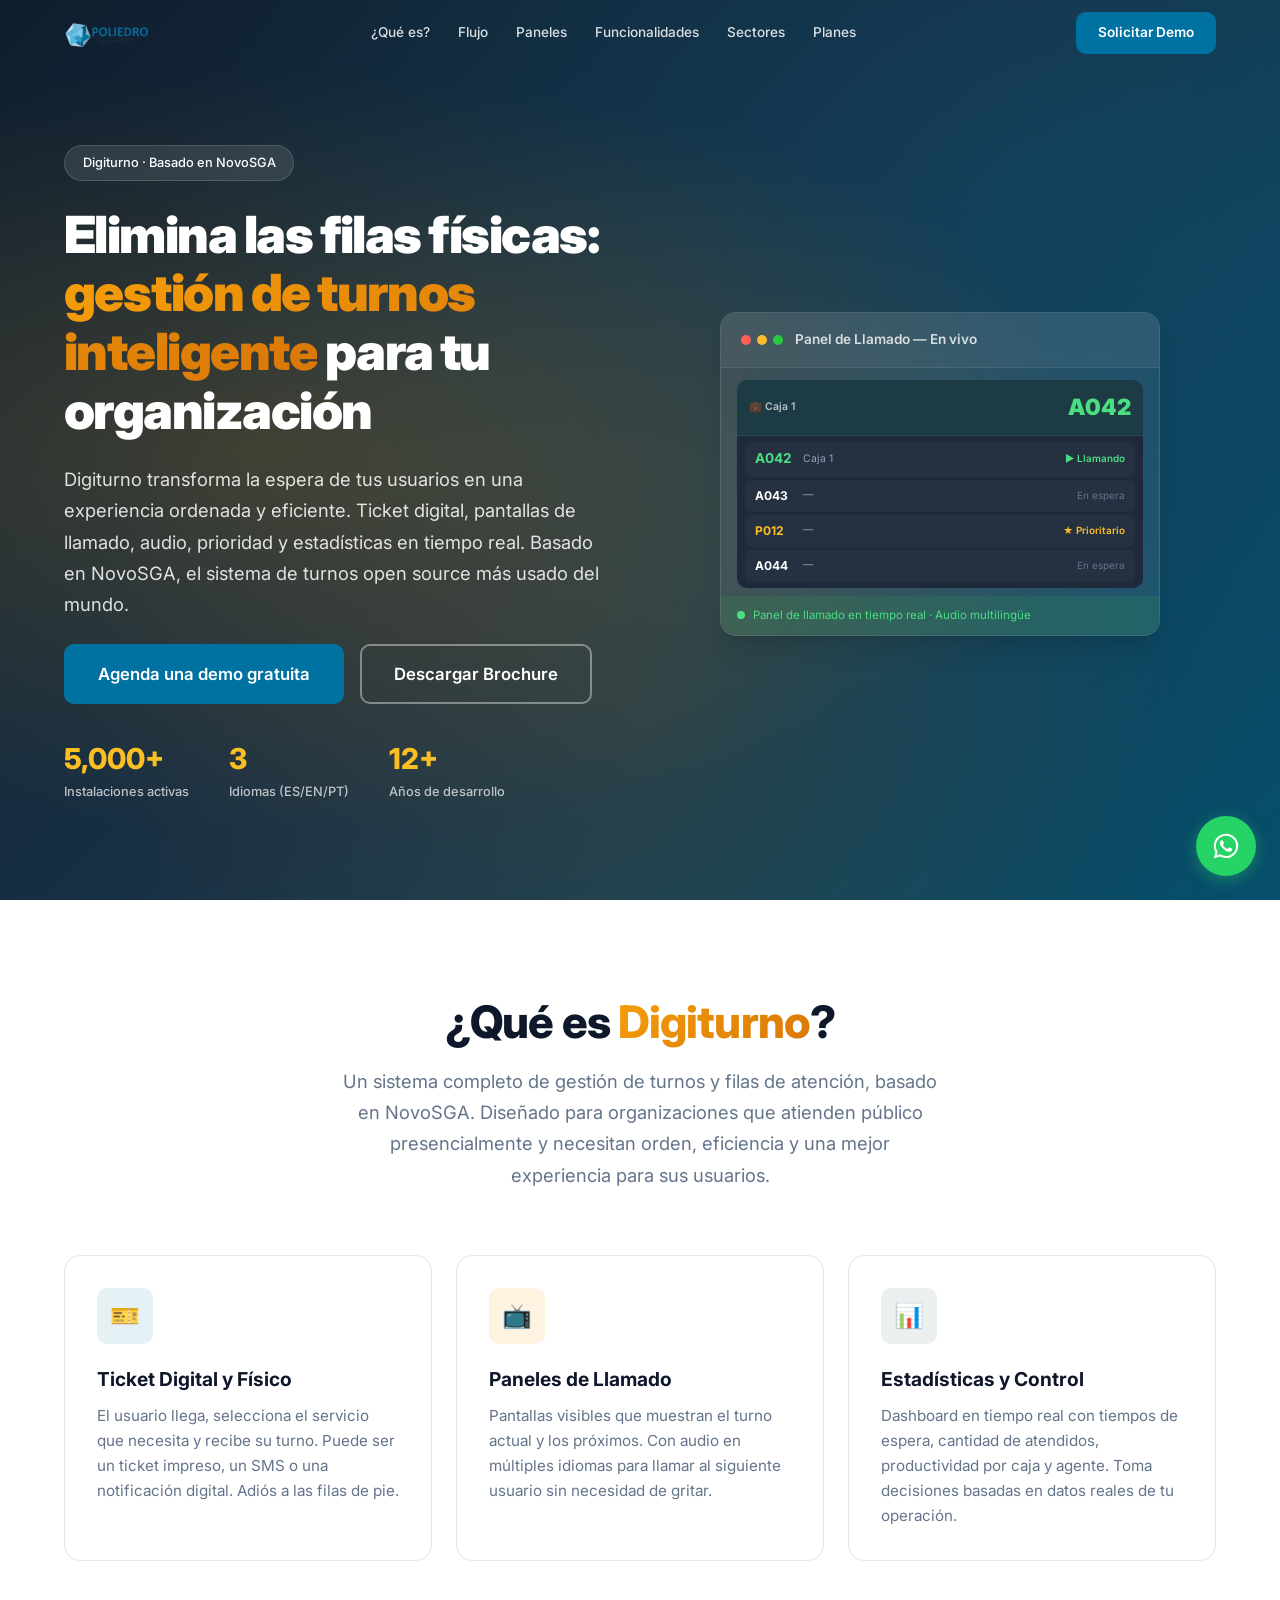
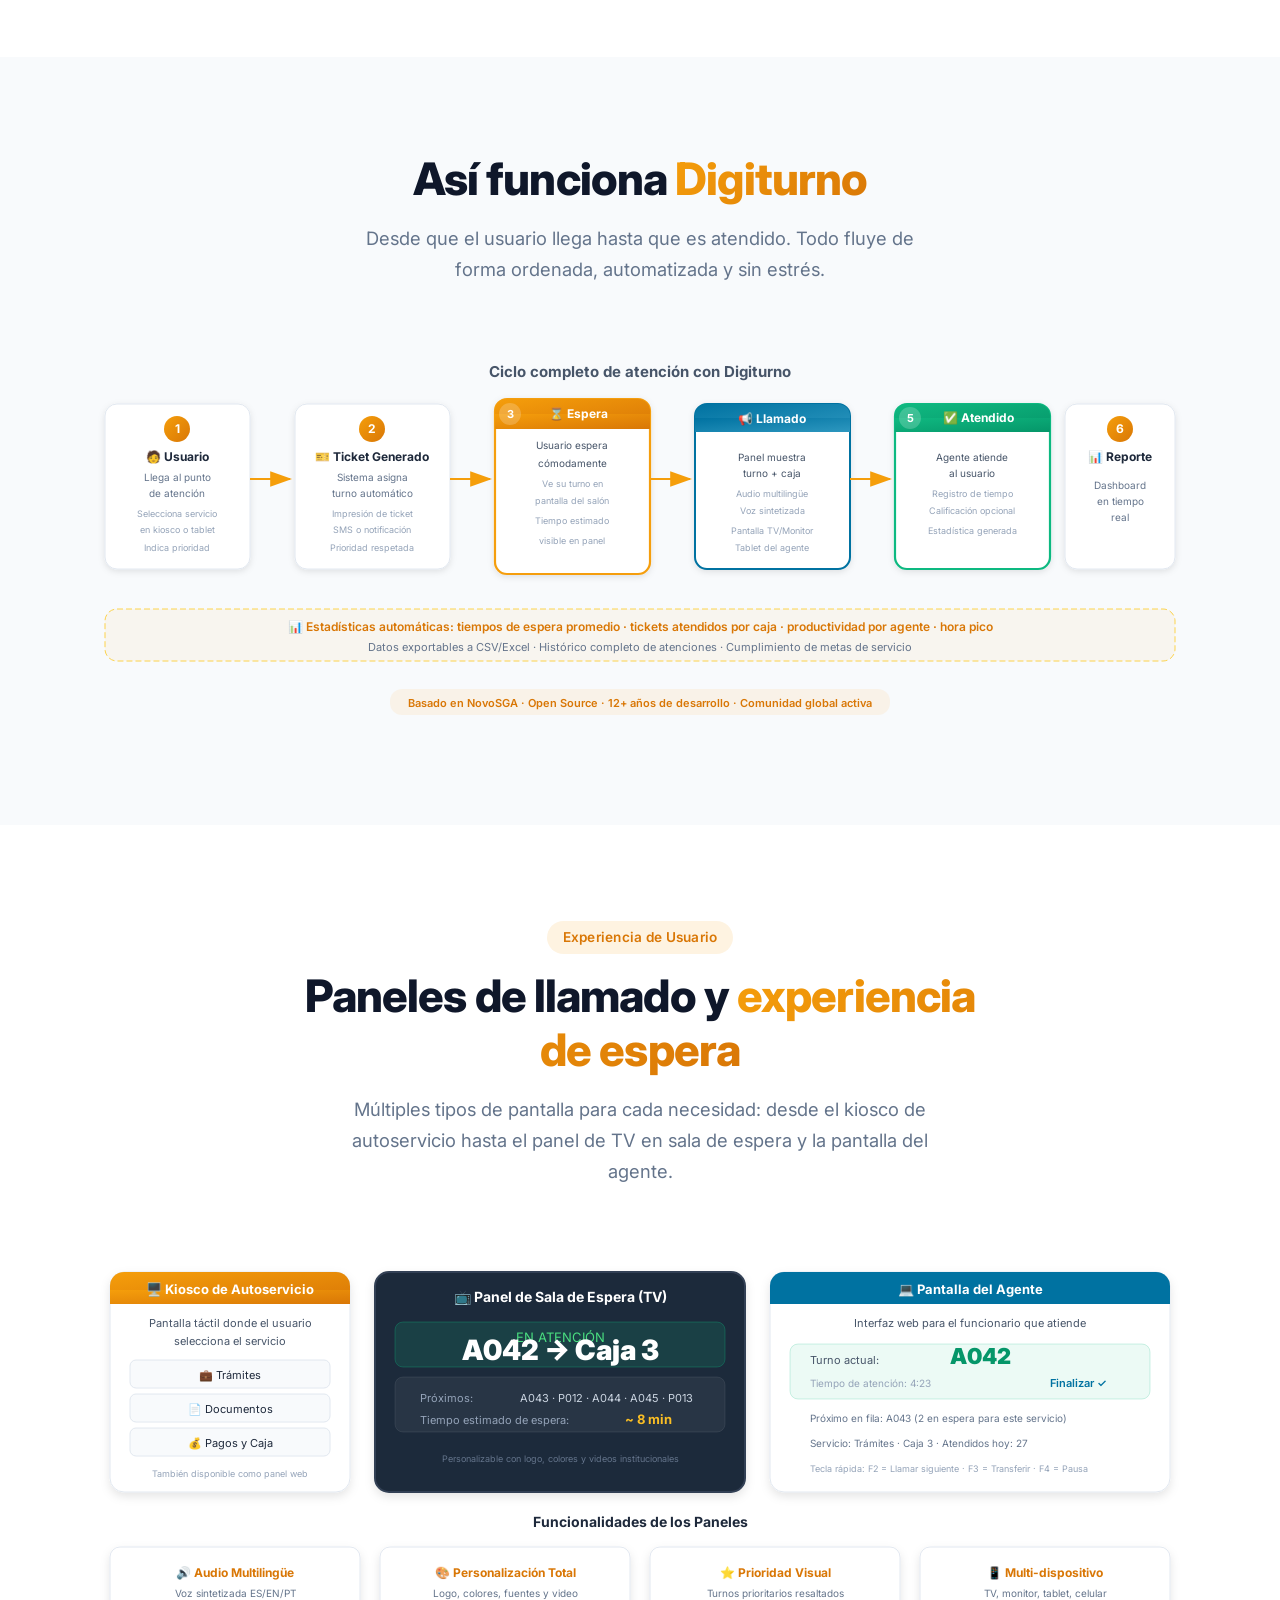
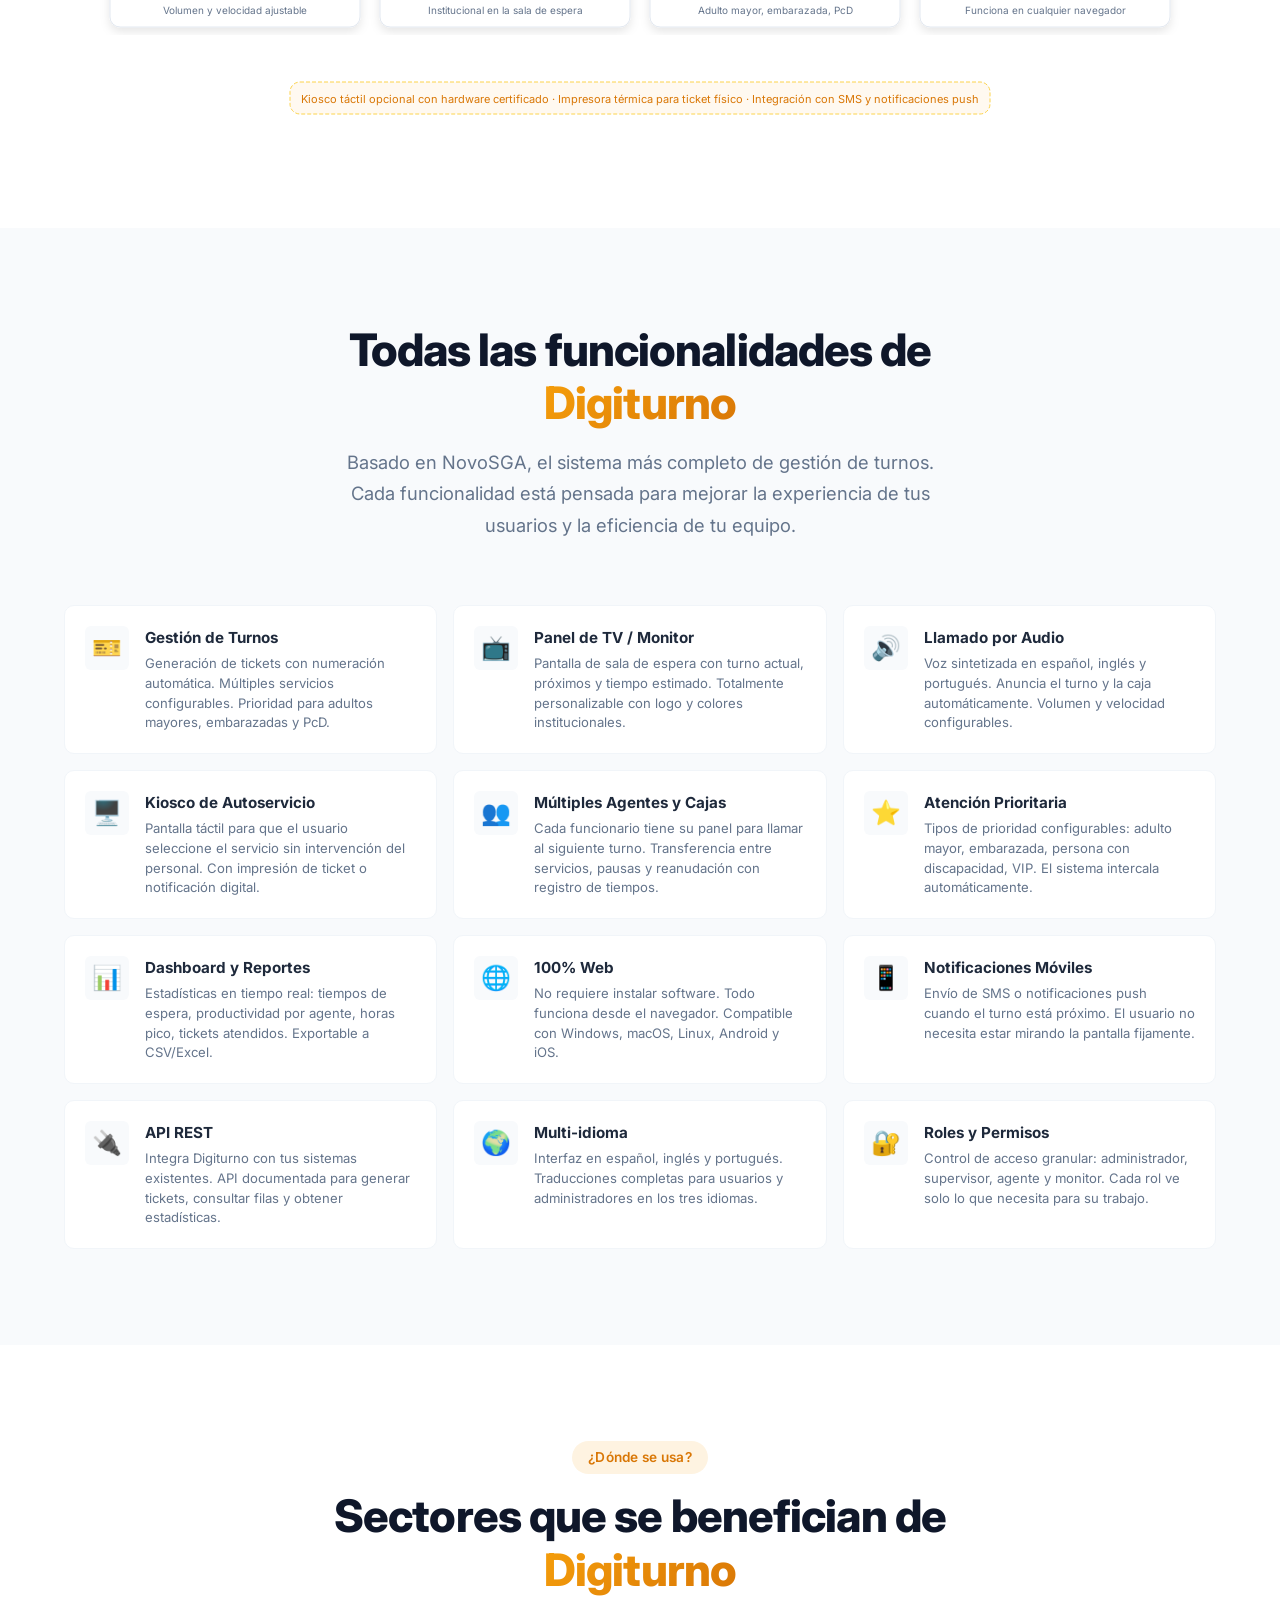
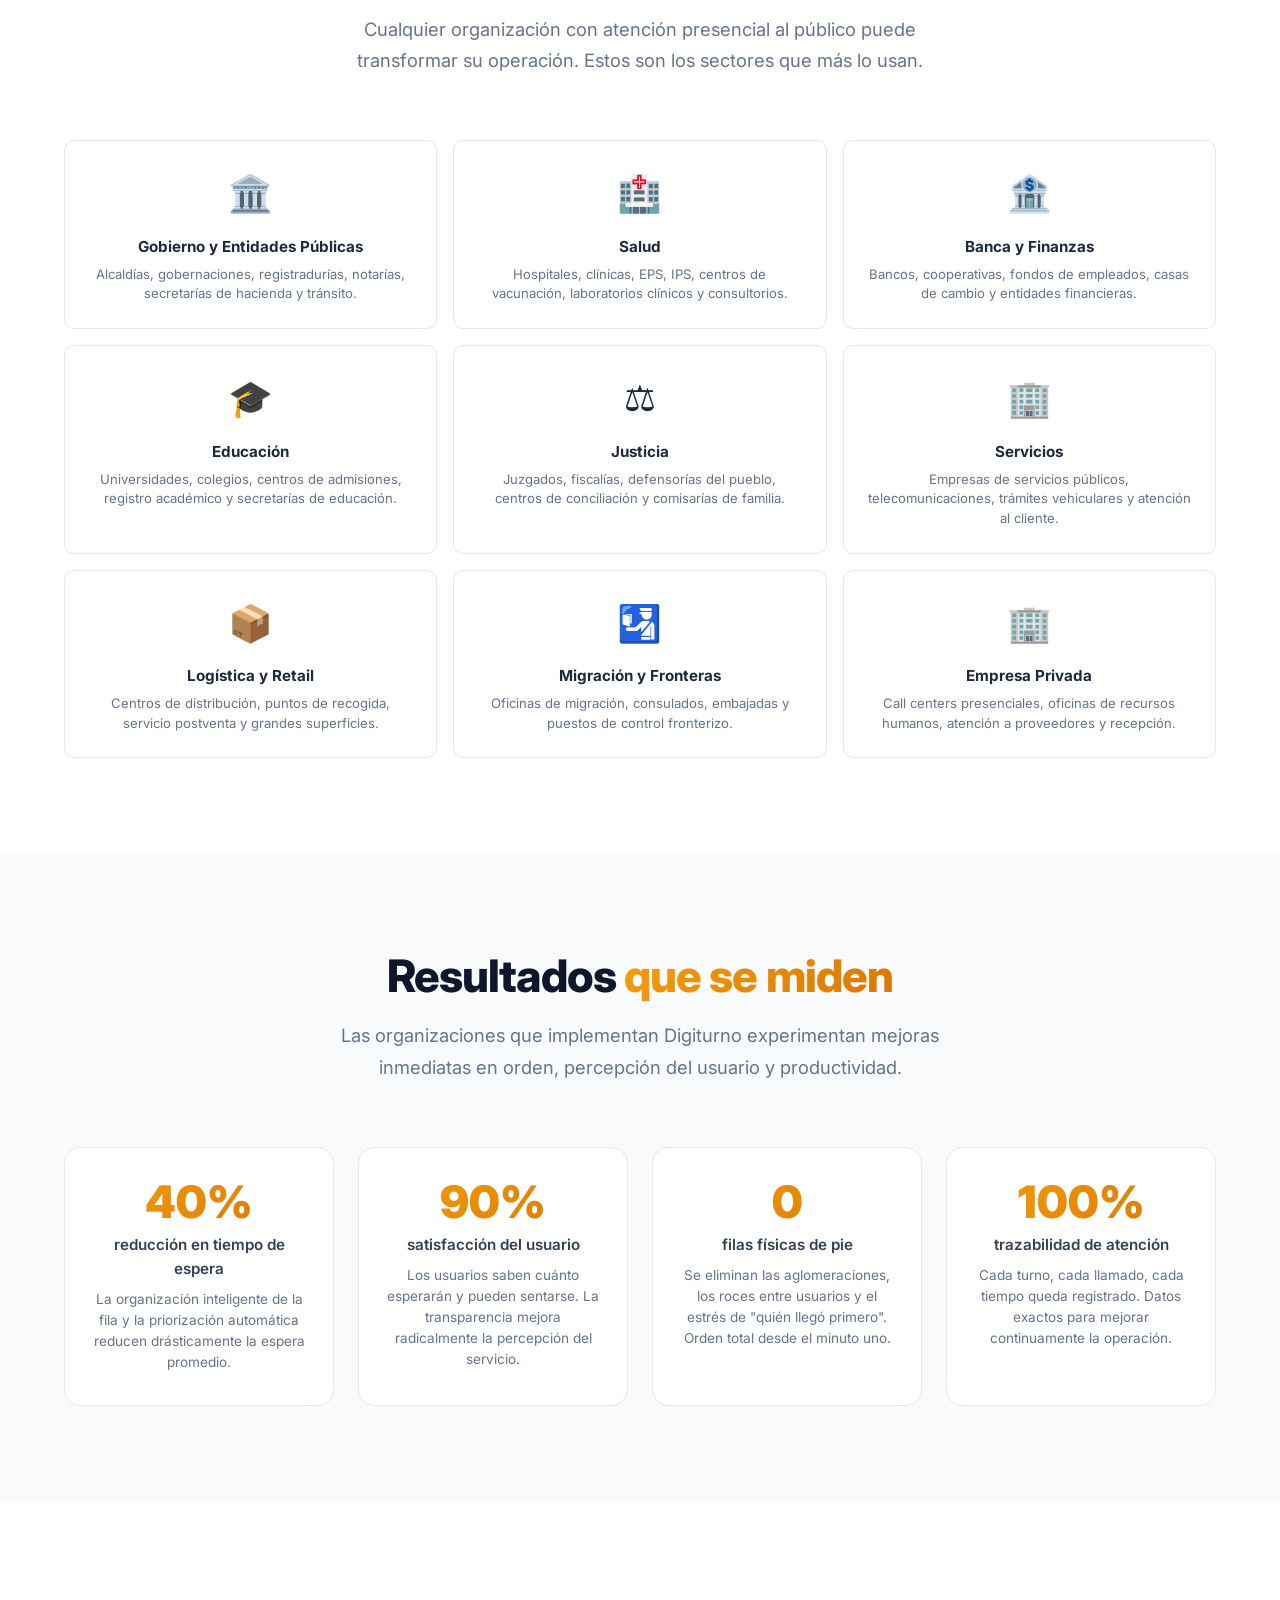
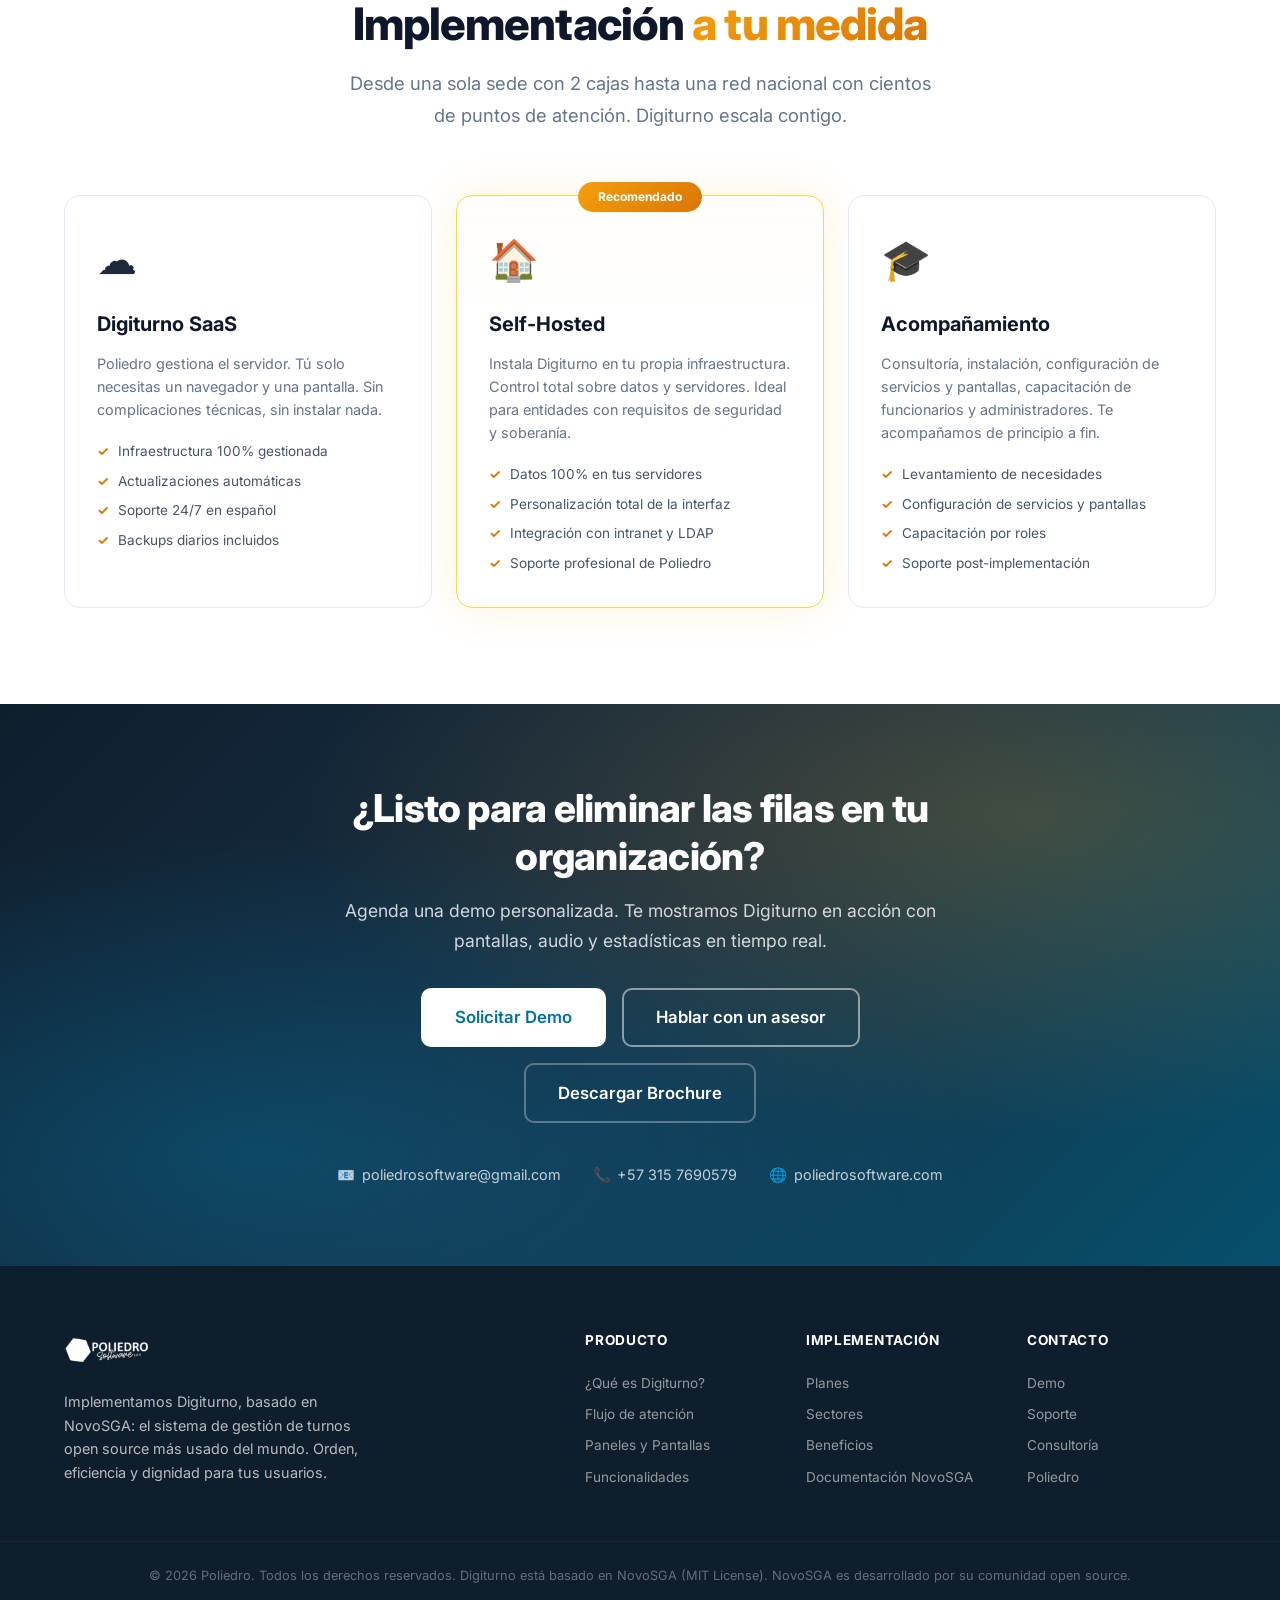
==== digiturno/index.html @ cd7f5c0e "feat: add responsive navbar with scroll effect and mobile toggle functionality - Implemented a scrol" ====
<!DOCTYPE html>
<html lang="es">
<head>
  <meta charset="UTF-8">
  <meta name="viewport" content="width=device-width, initial-scale=1.0">
  <title>Digiturno | Sistema de Gestión de Turnos y Filas | Poliedro</title>
  <meta name="description" content="Digiturno: sistema inteligente de gestión de turnos y filas basado en NovoSGA. Paneles de llamado, ticket digital, estadísticas y multi-servicio. Open Source.">
  <link rel="preconnect" href="https://fonts.googleapis.com">
  <link rel="preconnect" href="https://fonts.gstatic.com" crossorigin>
  <link href="https://fonts.googleapis.com/css2?family=Inter:wght@300;400;500;600;700;800;900&display=swap" rel="stylesheet">
  <link rel="stylesheet" href="styles.css">
  <link rel="icon" type="image/png" href="logo_poliedro.png">
</head>
<body>

  <!-- NAVBAR -->
  <nav class="navbar" id="navbar">
    <div class="container nav-container">
      <a href="#" class="nav-logo">
        <img src="logo_poliedro.png" alt="Poliedro" class="nav-logo-img">
      </a>
      <div class="nav-links" id="navLinks">
        <a href="#que-es" class="nav-link">¿Qué es?</a>
        <a href="#flujo" class="nav-link">Flujo</a>
        <a href="#paneles" class="nav-link">Paneles</a>
        <a href="#features" class="nav-link">Funcionalidades</a>
        <a href="#sectores" class="nav-link">Sectores</a>
        <a href="#planes" class="nav-link">Planes</a>
      </div>
      <a href="#contacto" class="btn btn-primary btn-sm">Solicitar Demo</a>
      <button class="nav-toggle" id="navToggle" aria-label="Menú">
        <span></span><span></span><span></span>
      </button>
    </div>
  </nav>

  <!-- HERO -->
  <section class="hero" id="inicio">
    <div class="hero-bg"></div>
    <div class="container hero-container">
      <div class="hero-content">
        <div class="hero-badge">
          <span>Digiturno · Basado en NovoSGA</span>
        </div>
        <h1 class="hero-title">
          Elimina las filas físicas: <span class="text-gradient">gestión de turnos inteligente</span> para tu organización
        </h1>
        <p class="hero-subtitle">
          Digiturno transforma la espera de tus usuarios en una experiencia ordenada y eficiente. Ticket digital, pantallas de llamado, audio, prioridad y estadísticas en tiempo real. Basado en NovoSGA, el sistema de turnos open source más usado del mundo.
        </p>
        <div class="hero-cta">
          <a href="#contacto" class="btn btn-primary btn-lg">Agenda una demo gratuita</a>
          <a href="brochure.html" class="btn btn-outline btn-lg">Descargar Brochure</a>
        </div>
        <div class="hero-stats">
          <div class="hero-stat">
            <span class="hero-stat-number">5,000+</span>
            <span class="hero-stat-label">Instalaciones activas</span>
          </div>
          <div class="hero-stat">
            <span class="hero-stat-number">3</span>
            <span class="hero-stat-label">Idiomas (ES/EN/PT)</span>
          </div>
          <div class="hero-stat">
            <span class="hero-stat-number">12+</span>
            <span class="hero-stat-label">Años de desarrollo</span>
          </div>
        </div>
      </div>
      <div class="hero-visual">
        <div class="hero-card digiturno-panel">
          <div class="hero-card-header">
            <div class="hero-card-dots">
              <span></span><span></span><span></span>
            </div>
            <span class="hero-card-title">Panel de Llamado — En vivo</span>
          </div>
          <div class="hero-card-body digiturno-display">
            <div class="dt-display-screen">
              <div class="dt-header-row">
                <span class="dt-service-tag">💼 Caja 1</span>
                <span class="dt-ticket-current">A042</span>
              </div>
              <div class="dt-queue-list">
                <div class="dt-queue-item">
                  <span class="dt-queue-ticket dt-called">A042</span>
                  <span class="dt-queue-desk">Caja 1</span>
                  <span class="dt-queue-status dt-status-calling">▶ Llamando</span>
                </div>
                <div class="dt-queue-item">
                  <span class="dt-queue-ticket">A043</span>
                  <span class="dt-queue-desk">—</span>
                  <span class="dt-queue-status">En espera</span>
                </div>
                <div class="dt-queue-item">
                  <span class="dt-queue-ticket dt-prioridad">P012</span>
                  <span class="dt-queue-desk">—</span>
                  <span class="dt-queue-status dt-status-priority">★ Prioritario</span>
                </div>
                <div class="dt-queue-item">
                  <span class="dt-queue-ticket">A044</span>
                  <span class="dt-queue-desk">—</span>
                  <span class="dt-queue-status">En espera</span>
                </div>
              </div>
            </div>
          </div>
          <div class="hero-sync-bar">
            <div class="hero-sync-dot"></div>
            <span>Panel de llamado en tiempo real · Audio multilingüe</span>
          </div>
        </div>
      </div>
    </div>
  </section>

  <!-- ¿QUÉ ES DIGITURNO? -->
  <section class="section" id="que-es">
    <div class="container">
      <div class="section-header">
        <h2 class="section-title">¿Qué es <span class="text-gradient">Digiturno</span>?</h2>
        <p class="section-subtitle">Un sistema completo de gestión de turnos y filas de atención, basado en NovoSGA. Diseñado para organizaciones que atienden público presencialmente y necesitan orden, eficiencia y una mejor experiencia para sus usuarios.</p>
      </div>
      <div class="cards-grid">
        <div class="card">
          <div class="card-icon card-icon-blue">🎫</div>
          <h3 class="card-title">Ticket Digital y Físico</h3>
          <p class="card-text">El usuario llega, selecciona el servicio que necesita y recibe su turno. Puede ser un ticket impreso, un SMS o una notificación digital. Adiós a las filas de pie.</p>
        </div>
        <div class="card">
          <div class="card-icon card-icon-teal">📺</div>
          <h3 class="card-title">Paneles de Llamado</h3>
          <p class="card-text">Pantallas visibles que muestran el turno actual y los próximos. Con audio en múltiples idiomas para llamar al siguiente usuario sin necesidad de gritar.</p>
        </div>
        <div class="card">
          <div class="card-icon card-icon-dark">📊</div>
          <h3 class="card-title">Estadísticas y Control</h3>
          <p class="card-text">Dashboard en tiempo real con tiempos de espera, cantidad de atendidos, productividad por caja y agente. Toma decisiones basadas en datos reales de tu operación.</p>
        </div>
      </div>
    </div>
  </section>

  <!-- FLUJO DEL TURNO -->
  <section class="section section-alt" id="flujo">
    <div class="container">
      <div class="section-header">
        <h2 class="section-title">Así funciona <span class="text-gradient">Digiturno</span></h2>
        <p class="section-subtitle">Desde que el usuario llega hasta que es atendido. Todo fluye de forma ordenada, automatizada y sin estrés.</p>
      </div>
      <div class="flujo-mapa">
        <svg viewBox="0 0 1100 380" xmlns="http://www.w3.org/2000/svg" class="flujo-svg">
          <defs>
            <marker id="dtArrow" markerWidth="10" markerHeight="7" refX="9" refY="3.5" orient="auto">
              <polygon points="0 0, 10 3.5, 0 7" fill="#f59e0b"/>
            </marker>
            <filter id="dtShadow"><feDropShadow dx="0" dy="2" stdDeviation="3" flood-opacity="0.1"/></filter>
            <linearGradient id="dtGrad" x1="0%" y1="0%" x2="100%" y2="100%">
              <stop offset="0%" stop-color="#f59e0b"/><stop offset="100%" stop-color="#d97706"/>
            </linearGradient>
            <linearGradient id="dtDone" x1="0%" y1="0%" x2="100%" y2="100%">
              <stop offset="0%" stop-color="#10b981"/><stop offset="100%" stop-color="#059669"/>
            </linearGradient>
            <linearGradient id="dtBlue" x1="0%" y1="0%" x2="100%" y2="100%">
              <stop offset="0%" stop-color="#0072a1"/><stop offset="100%" stop-color="#2d97bf"/>
            </linearGradient>
          </defs>

          <text x="550" y="28" text-anchor="middle" font-family="Inter,sans-serif" font-size="15" font-weight="700" fill="#475569">Ciclo completo de atención con Digiturno</text>

          <!-- Paso 1 -->
          <rect x="15" y="55" width="145" height="165" rx="12" fill="white" stroke="#e2e8f0" filter="url(#dtShadow)"/>
          <circle cx="87" cy="80" r="13" fill="url(#dtGrad)"/>
          <text x="87" y="84" text-anchor="middle" font-size="12" fill="white" font-weight="700">1</text>
          <text x="87" y="112" text-anchor="middle" font-family="Inter,sans-serif" font-size="12" font-weight="700" fill="#1e293b">🧑 Usuario</text>
          <text x="87" y="132" text-anchor="middle" font-family="Inter,sans-serif" font-size="10" fill="#64748b">Llega al punto</text>
          <text x="87" y="148" text-anchor="middle" font-family="Inter,sans-serif" font-size="10" fill="#64748b">de atención</text>
          <text x="87" y="168" text-anchor="middle" font-family="Inter,sans-serif" font-size="9" fill="#94a3b8">Selecciona servicio</text>
          <text x="87" y="184" text-anchor="middle" font-family="Inter,sans-serif" font-size="9" fill="#94a3b8">en kiosco o tablet</text>
          <text x="87" y="202" text-anchor="middle" font-family="Inter,sans-serif" font-size="9" fill="#94a3b8">Indica prioridad</text>

          <line x1="160" y1="130" x2="200" y2="130" stroke="#f59e0b" stroke-width="2.2" marker-end="url(#dtArrow)"/>

          <!-- Paso 2 -->
          <rect x="205" y="55" width="155" height="165" rx="12" fill="white" stroke="#e2e8f0" filter="url(#dtShadow)"/>
          <circle cx="282" cy="80" r="13" fill="url(#dtGrad)"/>
          <text x="282" y="84" text-anchor="middle" font-size="12" fill="white" font-weight="700">2</text>
          <text x="282" y="112" text-anchor="middle" font-family="Inter,sans-serif" font-size="12" font-weight="700" fill="#1e293b">🎫 Ticket Generado</text>
          <text x="282" y="132" text-anchor="middle" font-family="Inter,sans-serif" font-size="10" fill="#64748b">Sistema asigna</text>
          <text x="282" y="148" text-anchor="middle" font-family="Inter,sans-serif" font-size="10" fill="#64748b">turno automático</text>
          <text x="282" y="168" text-anchor="middle" font-family="Inter,sans-serif" font-size="9" fill="#94a3b8">Impresión de ticket</text>
          <text x="282" y="184" text-anchor="middle" font-family="Inter,sans-serif" font-size="9" fill="#94a3b8">SMS o notificación</text>
          <text x="282" y="202" text-anchor="middle" font-family="Inter,sans-serif" font-size="9" fill="#94a3b8">Prioridad respetada</text>

          <line x1="360" y1="130" x2="400" y2="130" stroke="#f59e0b" stroke-width="2.2" marker-end="url(#dtArrow)"/>

          <!-- Paso 3 -->
          <rect x="405" y="50" width="155" height="175" rx="12" fill="white" stroke="#f59e0b" stroke-width="2.2" filter="url(#dtShadow)"/>
          <rect x="405" y="50" width="155" height="30" rx="12" fill="url(#dtGrad)"/>
          <rect x="405" y="65" width="155" height="15" fill="url(#dtGrad)"/>
          <circle cx="420" cy="65" r="11" fill="rgba(255,255,255,0.2)"/>
          <text x="420" y="69" text-anchor="middle" font-size="11" fill="white" font-weight="700">3</text>
          <text x="488" y="69" text-anchor="middle" font-family="Inter,sans-serif" font-size="12" font-weight="700" fill="white">⌛ Espera</text>
          <text x="482" y="100" text-anchor="middle" font-family="Inter,sans-serif" font-size="10" fill="#475569">Usuario espera</text>
          <text x="482" y="118" text-anchor="middle" font-family="Inter,sans-serif" font-size="10" fill="#475569">cómodamente</text>
          <text x="482" y="138" text-anchor="middle" font-family="Inter,sans-serif" font-size="9" fill="#94a3b8">Ve su turno en</text>
          <text x="482" y="155" text-anchor="middle" font-family="Inter,sans-serif" font-size="9" fill="#94a3b8">pantalla del salón</text>
          <text x="482" y="175" text-anchor="middle" font-family="Inter,sans-serif" font-size="9" fill="#94a3b8">Tiempo estimado</text>
          <text x="482" y="195" text-anchor="middle" font-family="Inter,sans-serif" font-size="9" fill="#94a3b8">visible en panel</text>

          <line x1="560" y1="130" x2="600" y2="130" stroke="#f59e0b" stroke-width="2.2" marker-end="url(#dtArrow)"/>

          <!-- Paso 4 -->
          <rect x="605" y="55" width="155" height="165" rx="12" fill="white" stroke="#0072a1" stroke-width="2" filter="url(#dtShadow)"/>
          <rect x="605" y="55" width="155" height="28" rx="12" fill="url(#dtBlue)"/>
          <rect x="605" y="69" width="155" height="14" fill="url(#dtBlue)"/>
          <text x="682" y="74" text-anchor="middle" font-family="Inter,sans-serif" font-size="12" font-weight="700" fill="white">📢 Llamado</text>
          <text x="682" y="112" text-anchor="middle" font-family="Inter,sans-serif" font-size="10" fill="#475569">Panel muestra</text>
          <text x="682" y="128" text-anchor="middle" font-family="Inter,sans-serif" font-size="10" fill="#475569">turno + caja</text>
          <text x="682" y="148" text-anchor="middle" font-family="Inter,sans-serif" font-size="9" fill="#94a3b8">Audio multilingüe</text>
          <text x="682" y="165" text-anchor="middle" font-family="Inter,sans-serif" font-size="9" fill="#94a3b8">Voz sintetizada</text>
          <text x="682" y="185" text-anchor="middle" font-family="Inter,sans-serif" font-size="9" fill="#94a3b8">Pantalla TV/Monitor</text>
          <text x="682" y="202" text-anchor="middle" font-family="Inter,sans-serif" font-size="9" fill="#94a3b8">Tablet del agente</text>

          <line x1="760" y1="130" x2="800" y2="130" stroke="#f59e0b" stroke-width="2.2" marker-end="url(#dtArrow)"/>

          <!-- Paso 5 -->
          <rect x="805" y="55" width="155" height="165" rx="12" fill="white" stroke="#10b981" stroke-width="2.2" filter="url(#dtShadow)"/>
          <rect x="805" y="55" width="155" height="28" rx="12" fill="url(#dtDone)"/>
          <rect x="805" y="69" width="155" height="14" fill="url(#dtDone)"/>
          <circle cx="820" cy="69" r="11" fill="rgba(255,255,255,0.2)"/>
          <text x="820" y="73" text-anchor="middle" font-size="11" fill="white" font-weight="700">5</text>
          <text x="888" y="73" text-anchor="middle" font-family="Inter,sans-serif" font-size="12" font-weight="700" fill="white">✅ Atendido</text>
          <text x="882" y="112" text-anchor="middle" font-family="Inter,sans-serif" font-size="10" fill="#475569">Agente atiende</text>
          <text x="882" y="128" text-anchor="middle" font-family="Inter,sans-serif" font-size="10" fill="#475569">al usuario</text>
          <text x="882" y="148" text-anchor="middle" font-family="Inter,sans-serif" font-size="9" fill="#94a3b8">Registro de tiempo</text>
          <text x="882" y="165" text-anchor="middle" font-family="Inter,sans-serif" font-size="9" fill="#94a3b8">Calificación opcional</text>
          <text x="882" y="185" text-anchor="middle" font-family="Inter,sans-serif" font-size="9" fill="#94a3b8">Estadística generada</text>

          <!-- Paso 6 -->
          <rect x="975" y="55" width="110" height="165" rx="12" fill="white" stroke="#e2e8f0" filter="url(#dtShadow)"/>
          <circle cx="1030" cy="80" r="13" fill="url(#dtGrad)"/>
          <text x="1030" y="84" text-anchor="middle" font-size="12" fill="white" font-weight="700">6</text>
          <text x="1030" y="112" text-anchor="middle" font-family="Inter,sans-serif" font-size="12" font-weight="700" fill="#1e293b">📊 Reporte</text>
          <text x="1030" y="140" text-anchor="middle" font-family="Inter,sans-serif" font-size="10" fill="#64748b">Dashboard</text>
          <text x="1030" y="156" text-anchor="middle" font-family="Inter,sans-serif" font-size="10" fill="#64748b">en tiempo</text>
          <text x="1030" y="172" text-anchor="middle" font-family="Inter,sans-serif" font-size="10" fill="#64748b">real</text>

          <!-- Barra inferior -->
          <rect x="15" y="260" width="1070" height="52" rx="12" fill="rgba(245,158,11,0.05)" stroke="#fcd34d" stroke-dasharray="6,3"/>
          <text x="550" y="282" text-anchor="middle" font-family="Inter,sans-serif" font-size="12" font-weight="600" fill="#d97706">📊 Estadísticas automáticas: tiempos de espera promedio · tickets atendidos por caja · productividad por agente · hora pico</text>
          <text x="550" y="302" text-anchor="middle" font-family="Inter,sans-serif" font-size="11" fill="#64748b">Datos exportables a CSV/Excel · Histórico completo de atenciones · Cumplimiento de metas de servicio</text>

          <!-- Footer label -->
          <rect x="300" y="340" width="500" height="26" rx="12" fill="rgba(245,158,11,0.08)"/>
          <text x="550" y="358" text-anchor="middle" font-family="Inter,sans-serif" font-size="11" font-weight="600" fill="#d97706">Basado en NovoSGA · Open Source · 12+ años de desarrollo · Comunidad global activa</text>
        </svg>
      </div>
    </div>
  </section>

  <!-- PANELES Y PANTALLAS -->
  <section class="section" id="paneles">
    <div class="container">
      <div class="section-header">
        <span class="section-badge">Experiencia de Usuario</span>
        <h2 class="section-title">Paneles de llamado y <span class="text-gradient">experiencia de espera</span></h2>
        <p class="section-subtitle">Múltiples tipos de pantalla para cada necesidad: desde el kiosco de autoservicio hasta el panel de TV en sala de espera y la pantalla del agente.</p>
      </div>
      <div class="flujo-mapa">
        <svg viewBox="0 0 1100 480" xmlns="http://www.w3.org/2000/svg" class="flujo-svg">
          <defs>
            <filter id="panShadow"><feDropShadow dx="0" dy="4" stdDeviation="5" flood-opacity="0.1"/></filter>
            <linearGradient id="panGrad" x1="0%" y1="0%" x2="100%" y2="100%">
              <stop offset="0%" stop-color="#f59e0b"/><stop offset="100%" stop-color="#d97706"/>
            </linearGradient>
          </defs>

          <!-- Kiosco -->
          <rect x="20" y="20" width="240" height="220" rx="14" fill="white" stroke="#e2e8f0" filter="url(#panShadow)"/>
          <rect x="20" y="20" width="240" height="32" rx="14" fill="url(#panGrad)"/>
          <rect x="20" y="38" width="240" height="14" fill="url(#panGrad)"/>
          <text x="140" y="42" text-anchor="middle" font-family="Inter,sans-serif" font-size="13" font-weight="700" fill="white">🖥️ Kiosco de Autoservicio</text>
          <text x="140" y="75" text-anchor="middle" font-family="Inter,sans-serif" font-size="11" fill="#475569">Pantalla táctil donde el usuario</text>
          <text x="140" y="93" text-anchor="middle" font-family="Inter,sans-serif" font-size="11" fill="#475569">selecciona el servicio</text>
          <rect x="40" y="108" width="200" height="28" rx="6" fill="#f8fafc" stroke="#e2e8f0"/>
          <text x="140" y="127" text-anchor="middle" font-family="Inter,sans-serif" font-size="11" fill="#1e293b">💼 Trámites</text>
          <rect x="40" y="142" width="200" height="28" rx="6" fill="#f8fafc" stroke="#e2e8f0"/>
          <text x="140" y="161" text-anchor="middle" font-family="Inter,sans-serif" font-size="11" fill="#1e293b">📄 Documentos</text>
          <rect x="40" y="176" width="200" height="28" rx="6" fill="#f8fafc" stroke="#e2e8f0"/>
          <text x="140" y="195" text-anchor="middle" font-family="Inter,sans-serif" font-size="11" fill="#1e293b">💰 Pagos y Caja</text>
          <text x="140" y="225" text-anchor="middle" font-family="Inter,sans-serif" font-size="9" fill="#94a3b8">También disponible como panel web</text>

          <!-- TV Panel -->
          <rect x="285" y="20" width="370" height="220" rx="14" fill="#1e293b" stroke="#334155" stroke-width="2" filter="url(#panShadow)"/>
          <text x="470" y="50" text-anchor="middle" font-family="Inter,sans-serif" font-size="14" font-weight="700" fill="white">📺 Panel de Sala de Espera (TV)</text>
          <rect x="305" y="70" width="330" height="45" rx="8" fill="rgba(16,185,129,0.15)" stroke="rgba(16,185,129,0.3)"/>
          <text x="470" y="90" text-anchor="middle" font-family="Inter,sans-serif" font-size="13" fill="#4ade80">EN ATENCIÓN</text>
          <text x="470" y="108" text-anchor="middle" font-family="Inter,sans-serif" font-size="28" font-weight="900" fill="white">A042 → Caja 3</text>
          <rect x="305" y="125" width="330" height="55" rx="8" fill="rgba(255,255,255,0.05)" stroke="rgba(255,255,255,0.08)"/>
          <text x="330" y="150" font-family="Inter,sans-serif" font-size="11" fill="#94a3b8">Próximos:</text>
          <text x="430" y="150" font-family="Inter,sans-serif" font-size="11" fill="#cbd5e1">A043 · P012 · A044 · A045 · P013</text>
          <text x="330" y="172" font-family="Inter,sans-serif" font-size="11" fill="#94a3b8">Tiempo estimado de espera:</text>
          <text x="535" y="172" font-family="Inter,sans-serif" font-size="13" font-weight="700" fill="#fbbf24">~ 8 min</text>
          <text x="470" y="210" text-anchor="middle" font-family="Inter,sans-serif" font-size="9" fill="#64748b">Personalizable con logo, colores y videos institucionales</text>

          <!-- Agente -->
          <rect x="680" y="20" width="400" height="220" rx="14" fill="white" stroke="#e2e8f0" filter="url(#panShadow)"/>
          <rect x="680" y="20" width="400" height="32" rx="14" fill="#0072a1"/>
          <rect x="680" y="38" width="400" height="14" fill="#0072a1"/>
          <text x="880" y="42" text-anchor="middle" font-family="Inter,sans-serif" font-size="13" font-weight="700" fill="white">💻 Pantalla del Agente</text>
          <text x="880" y="75" text-anchor="middle" font-family="Inter,sans-serif" font-size="11" fill="#475569">Interfaz web para el funcionario que atiende</text>
          <rect x="700" y="92" width="360" height="55" rx="8" fill="rgba(16,185,129,0.08)" stroke="rgba(16,185,129,0.2)"/>
          <text x="720" y="112" font-family="Inter,sans-serif" font-size="11" fill="#475569">Turno actual:</text>
          <text x="860" y="112" font-family="Inter,sans-serif" font-size="22" font-weight="900" fill="#059669">A042</text>
          <text x="720" y="135" font-family="Inter,sans-serif" font-size="10" fill="#94a3b8">Tiempo de atención: 4:23</text>
          <text x="960" y="135" font-family="Inter,sans-serif" font-size="11" font-weight="600" fill="#0072a1">Finalizar ✓</text>
          <text x="720" y="170" font-family="Inter,sans-serif" font-size="10" fill="#64748b">Próximo en fila: A043 (2 en espera para este servicio)</text>
          <text x="720" y="195" font-family="Inter,sans-serif" font-size="10" fill="#64748b">Servicio: Trámites · Caja 3 · Atendidos hoy: 27</text>
          <text x="720" y="220" font-family="Inter,sans-serif" font-size="9" fill="#94a3b8">Tecla rápida: F2 = Llamar siguiente · F3 = Transferir · F4 = Pausa</text>

          <!-- Funcionalidades debajo -->
          <text x="550" y="275" text-anchor="middle" font-family="Inter,sans-serif" font-size="14" font-weight="700" fill="#1e293b">Funcionalidades de los Paneles</text>

          <rect x="20" y="295" width="250" height="80" rx="10" fill="white" stroke="#e2e8f0" filter="url(#panShadow)"/>
          <text x="145" y="325" text-anchor="middle" font-family="Inter,sans-serif" font-size="12" font-weight="700" fill="#d97706">🔊 Audio Multilingüe</text>
          <text x="145" y="345" text-anchor="middle" font-family="Inter,sans-serif" font-size="10" fill="#64748b">Voz sintetizada ES/EN/PT</text>
          <text x="145" y="362" text-anchor="middle" font-family="Inter,sans-serif" font-size="10" fill="#64748b">Volumen y velocidad ajustable</text>

          <rect x="290" y="295" width="250" height="80" rx="10" fill="white" stroke="#e2e8f0" filter="url(#panShadow)"/>
          <text x="415" y="325" text-anchor="middle" font-family="Inter,sans-serif" font-size="12" font-weight="700" fill="#d97706">🎨 Personalización Total</text>
          <text x="415" y="345" text-anchor="middle" font-family="Inter,sans-serif" font-size="10" fill="#64748b">Logo, colores, fuentes y video</text>
          <text x="415" y="362" text-anchor="middle" font-family="Inter,sans-serif" font-size="10" fill="#64748b">Institucional en la sala de espera</text>

          <rect x="560" y="295" width="250" height="80" rx="10" fill="white" stroke="#e2e8f0" filter="url(#panShadow)"/>
          <text x="685" y="325" text-anchor="middle" font-family="Inter,sans-serif" font-size="12" font-weight="700" fill="#d97706">⭐ Prioridad Visual</text>
          <text x="685" y="345" text-anchor="middle" font-family="Inter,sans-serif" font-size="10" fill="#64748b">Turnos prioritarios resaltados</text>
          <text x="685" y="362" text-anchor="middle" font-family="Inter,sans-serif" font-size="10" fill="#64748b">Adulto mayor, embarazada, PcD</text>

          <rect x="830" y="295" width="250" height="80" rx="10" fill="white" stroke="#e2e8f0" filter="url(#panShadow)"/>
          <text x="955" y="325" text-anchor="middle" font-family="Inter,sans-serif" font-size="12" font-weight="700" fill="#d97706">📱 Multi-dispositivo</text>
          <text x="955" y="345" text-anchor="middle" font-family="Inter,sans-serif" font-size="10" fill="#64748b">TV, monitor, tablet, celular</text>
          <text x="955" y="362" text-anchor="middle" font-family="Inter,sans-serif" font-size="10" fill="#64748b">Funciona en cualquier navegador</text>

          <!-- Nota -->
          <rect x="200" y="430" width="700" height="32" rx="10" fill="rgba(245,158,11,0.06)" stroke="#fcd34d" stroke-width="1" stroke-dasharray="4,2"/>
          <text x="550" y="451" text-anchor="middle" font-family="Inter,sans-serif" font-size="11" fill="#d97706">Kiosco táctil opcional con hardware certificado · Impresora térmica para ticket físico · Integración con SMS y notificaciones push</text>
        </svg>
      </div>
    </div>
  </section>

  <!-- CARACTERÍSTICAS -->
  <section class="section section-alt" id="features">
    <div class="container">
      <div class="section-header">
        <h2 class="section-title">Todas las funcionalidades de <span class="text-gradient">Digiturno</span></h2>
        <p class="section-subtitle">Basado en NovoSGA, el sistema más completo de gestión de turnos. Cada funcionalidad está pensada para mejorar la experiencia de tus usuarios y la eficiencia de tu equipo.</p>
      </div>
      <div class="features-grid">
        <div class="feature-item">
          <span class="feature-icon">🎫</span>
          <div>
            <h4>Gestión de Turnos</h4>
            <p>Generación de tickets con numeración automática. Múltiples servicios configurables. Prioridad para adultos mayores, embarazadas y PcD.</p>
          </div>
        </div>
        <div class="feature-item">
          <span class="feature-icon">📺</span>
          <div>
            <h4>Panel de TV / Monitor</h4>
            <p>Pantalla de sala de espera con turno actual, próximos y tiempo estimado. Totalmente personalizable con logo y colores institucionales.</p>
          </div>
        </div>
        <div class="feature-item">
          <span class="feature-icon">🔊</span>
          <div>
            <h4>Llamado por Audio</h4>
            <p>Voz sintetizada en español, inglés y portugués. Anuncia el turno y la caja automáticamente. Volumen y velocidad configurables.</p>
          </div>
        </div>
        <div class="feature-item">
          <span class="feature-icon">🖥️</span>
          <div>
            <h4>Kiosco de Autoservicio</h4>
            <p>Pantalla táctil para que el usuario seleccione el servicio sin intervención del personal. Con impresión de ticket o notificación digital.</p>
          </div>
        </div>
        <div class="feature-item">
          <span class="feature-icon">👥</span>
          <div>
            <h4>Múltiples Agentes y Cajas</h4>
            <p>Cada funcionario tiene su panel para llamar al siguiente turno. Transferencia entre servicios, pausas y reanudación con registro de tiempos.</p>
          </div>
        </div>
        <div class="feature-item">
          <span class="feature-icon">⭐</span>
          <div>
            <h4>Atención Prioritaria</h4>
            <p>Tipos de prioridad configurables: adulto mayor, embarazada, persona con discapacidad, VIP. El sistema intercala automáticamente.</p>
          </div>
        </div>
        <div class="feature-item">
          <span class="feature-icon">📊</span>
          <div>
            <h4>Dashboard y Reportes</h4>
            <p>Estadísticas en tiempo real: tiempos de espera, productividad por agente, horas pico, tickets atendidos. Exportable a CSV/Excel.</p>
          </div>
        </div>
        <div class="feature-item">
          <span class="feature-icon">🌐</span>
          <div>
            <h4>100% Web</h4>
            <p>No requiere instalar software. Todo funciona desde el navegador. Compatible con Windows, macOS, Linux, Android y iOS.</p>
          </div>
        </div>
        <div class="feature-item">
          <span class="feature-icon">📱</span>
          <div>
            <h4>Notificaciones Móviles</h4>
            <p>Envío de SMS o notificaciones push cuando el turno está próximo. El usuario no necesita estar mirando la pantalla fijamente.</p>
          </div>
        </div>
        <div class="feature-item">
          <span class="feature-icon">🔌</span>
          <div>
            <h4>API REST</h4>
            <p>Integra Digiturno con tus sistemas existentes. API documentada para generar tickets, consultar filas y obtener estadísticas.</p>
          </div>
        </div>
        <div class="feature-item">
          <span class="feature-icon">🌍</span>
          <div>
            <h4>Multi-idioma</h4>
            <p>Interfaz en español, inglés y portugués. Traducciones completas para usuarios y administradores en los tres idiomas.</p>
          </div>
        </div>
        <div class="feature-item">
          <span class="feature-icon">🔐</span>
          <div>
            <h4>Roles y Permisos</h4>
            <p>Control de acceso granular: administrador, supervisor, agente y monitor. Cada rol ve solo lo que necesita para su trabajo.</p>
          </div>
        </div>
      </div>
    </div>
  </section>

  <!-- SECTORES -->
  <section class="section" id="sectores">
    <div class="container">
      <div class="section-header">
        <span class="section-badge">¿Dónde se usa?</span>
        <h2 class="section-title">Sectores que se benefician de <span class="text-gradient">Digiturno</span></h2>
        <p class="section-subtitle">Cualquier organización con atención presencial al público puede transformar su operación. Estos son los sectores que más lo usan.</p>
      </div>
      <div class="channels-grid">
        <div class="channel-card">
          <div class="channel-icon">🏛️</div>
          <h4>Gobierno y Entidades Públicas</h4>
          <p>Alcaldías, gobernaciones, registradurías, notarías, secretarías de hacienda y tránsito.</p>
        </div>
        <div class="channel-card">
          <div class="channel-icon">🏥</div>
          <h4>Salud</h4>
          <p>Hospitales, clínicas, EPS, IPS, centros de vacunación, laboratorios clínicos y consultorios.</p>
        </div>
        <div class="channel-card">
          <div class="channel-icon">🏦</div>
          <h4>Banca y Finanzas</h4>
          <p>Bancos, cooperativas, fondos de empleados, casas de cambio y entidades financieras.</p>
        </div>
        <div class="channel-card">
          <div class="channel-icon">🎓</div>
          <h4>Educación</h4>
          <p>Universidades, colegios, centros de admisiones, registro académico y secretarías de educación.</p>
        </div>
        <div class="channel-card">
          <div class="channel-icon">⚖️</div>
          <h4>Justicia</h4>
          <p>Juzgados, fiscalías, defensorías del pueblo, centros de conciliación y comisarías de familia.</p>
        </div>
        <div class="channel-card">
          <div class="channel-icon">🏢</div>
          <h4>Servicios</h4>
          <p>Empresas de servicios públicos, telecomunicaciones, trámites vehiculares y atención al cliente.</p>
        </div>
        <div class="channel-card">
          <div class="channel-icon">📦</div>
          <h4>Logística y Retail</h4>
          <p>Centros de distribución, puntos de recogida, servicio postventa y grandes superficies.</p>
        </div>
        <div class="channel-card">
          <div class="channel-icon">🛂</div>
          <h4>Migración y Fronteras</h4>
          <p>Oficinas de migración, consulados, embajadas y puestos de control fronterizo.</p>
        </div>
        <div class="channel-card">
          <div class="channel-icon">🏢</div>
          <h4>Empresa Privada</h4>
          <p>Call centers presenciales, oficinas de recursos humanos, atención a proveedores y recepción.</p>
        </div>
      </div>
    </div>
  </section>

  <!-- BENEFICIOS -->
  <section class="section section-alt" id="beneficios">
    <div class="container">
      <div class="section-header">
        <h2 class="section-title">Resultados <span class="text-gradient">que se miden</span></h2>
        <p class="section-subtitle">Las organizaciones que implementan Digiturno experimentan mejoras inmediatas en orden, percepción del usuario y productividad.</p>
      </div>
      <div class="beneficios-grid">
        <div class="beneficio-card">
          <span class="beneficio-number">40%</span>
          <span class="beneficio-label">reducción en tiempo de espera</span>
          <p>La organización inteligente de la fila y la priorización automática reducen drásticamente la espera promedio.</p>
        </div>
        <div class="beneficio-card">
          <span class="beneficio-number">90%</span>
          <span class="beneficio-label">satisfacción del usuario</span>
          <p>Los usuarios saben cuánto esperarán y pueden sentarse. La transparencia mejora radicalmente la percepción del servicio.</p>
        </div>
        <div class="beneficio-card">
          <span class="beneficio-number">0</span>
          <span class="beneficio-label">filas físicas de pie</span>
          <p>Se eliminan las aglomeraciones, los roces entre usuarios y el estrés de "quién llegó primero". Orden total desde el minuto uno.</p>
        </div>
        <div class="beneficio-card">
          <span class="beneficio-number">100%</span>
          <span class="beneficio-label">trazabilidad de atención</span>
          <p>Cada turno, cada llamado, cada tiempo queda registrado. Datos exactos para mejorar continuamente la operación.</p>
        </div>
      </div>
    </div>
  </section>

  <!-- PLANES -->
  <section class="section" id="planes">
    <div class="container">
      <div class="section-header">
        <h2 class="section-title">Implementación <span class="text-gradient">a tu medida</span></h2>
        <p class="section-subtitle">Desde una sola sede con 2 cajas hasta una red nacional con cientos de puntos de atención. Digiturno escala contigo.</p>
      </div>
      <div class="planes-grid">
        <div class="plan-card">
          <div class="plan-icon">☁️</div>
          <h3>Digiturno SaaS</h3>
          <p class="plan-desc">Poliedro gestiona el servidor. Tú solo necesitas un navegador y una pantalla. Sin complicaciones técnicas, sin instalar nada.</p>
          <ul class="plan-features">
            <li>Infraestructura 100% gestionada</li>
            <li>Actualizaciones automáticas</li>
            <li>Soporte 24/7 en español</li>
            <li>Backups diarios incluidos</li>
          </ul>
        </div>
        <div class="plan-card plan-featured">
          <div class="plan-badge">Recomendado</div>
          <div class="plan-icon">🏠</div>
          <h3>Self-Hosted</h3>
          <p class="plan-desc">Instala Digiturno en tu propia infraestructura. Control total sobre datos y servidores. Ideal para entidades con requisitos de seguridad y soberanía.</p>
          <ul class="plan-features">
            <li>Datos 100% en tus servidores</li>
            <li>Personalización total de la interfaz</li>
            <li>Integración con intranet y LDAP</li>
            <li>Soporte profesional de Poliedro</li>
          </ul>
        </div>
        <div class="plan-card">
          <div class="plan-icon">🎓</div>
          <h3>Acompañamiento</h3>
          <p class="plan-desc">Consultoría, instalación, configuración de servicios y pantallas, capacitación de funcionarios y administradores. Te acompañamos de principio a fin.</p>
          <ul class="plan-features">
            <li>Levantamiento de necesidades</li>
            <li>Configuración de servicios y pantallas</li>
            <li>Capacitación por roles</li>
            <li>Soporte post-implementación</li>
          </ul>
        </div>
      </div>
    </div>
  </section>

  <!-- CTA FINAL -->
  <section class="section cta-section" id="contacto">
    <div class="cta-bg"></div>
    <div class="container cta-container">
      <h2 class="cta-title">¿Listo para eliminar las filas en tu organización?</h2>
      <p class="cta-subtitle">Agenda una demo personalizada. Te mostramos Digiturno en acción con pantallas, audio y estadísticas en tiempo real.</p>
      <div class="cta-buttons">
        <a href="#" class="btn btn-white btn-lg">Solicitar Demo</a>
        <a href="#" class="btn btn-outline-white btn-lg">Hablar con un asesor</a>
        <a href="brochure.html" class="btn btn-brochure-dark btn-lg">Descargar Brochure</a>
      </div>
      <div class="cta-contact">
        <div class="cta-contact-item">
          <span>📧</span> poliedrosoftware@gmail.com
        </div>
        <div class="cta-contact-item">
          <span>📞</span> +57 315 7690579
        </div>
        <div class="cta-contact-item">
          <span>🌐</span> poliedrosoftware.com
        </div>
      </div>
    </div>
  </section>

  <!-- FOOTER -->
  <footer class="footer">
    <div class="container footer-container">
      <div class="footer-brand">
        <img src="logo_poliedro.png" alt="Poliedro" class="footer-logo">
        <p>Implementamos Digiturno, basado en NovoSGA: el sistema de gestión de turnos open source más usado del mundo. Orden, eficiencia y dignidad para tus usuarios.</p>
      </div>
      <div class="footer-links">
        <div class="footer-col">
          <h5>Producto</h5>
          <a href="#que-es">¿Qué es Digiturno?</a>
          <a href="#flujo">Flujo de atención</a>
          <a href="#paneles">Paneles y Pantallas</a>
          <a href="#features">Funcionalidades</a>
        </div>
        <div class="footer-col">
          <h5>Implementación</h5>
          <a href="#planes">Planes</a>
          <a href="#sectores">Sectores</a>
          <a href="#beneficios">Beneficios</a>
          <a href="#">Documentación NovoSGA</a>
        </div>
        <div class="footer-col">
          <h5>Contacto</h5>
          <a href="#contacto">Demo</a>
          <a href="#">Soporte</a>
          <a href="#">Consultoría</a>
          <a href="#">Poliedro</a>
        </div>
      </div>
    </div>
    <div class="footer-bottom">
      <div class="container">
        <p>&copy; 2026 Poliedro. Todos los derechos reservados. Digiturno está basado en NovoSGA (MIT License). NovoSGA es desarrollado por su comunidad open source.</p>
      </div>
    </div>
  </footer>

  <!-- WHATSAPP FLOATING BUTTON -->
  <a href="https://wa.me/573157690579" target="_blank" rel="noopener" class="whatsapp-float" aria-label="Chatea por WhatsApp">
    <svg xmlns="http://www.w3.org/2000/svg" viewBox="0 0 448 512" width="28" height="28" fill="white"><path d="M380.9 97.1C339 55.1 283.2 32 223.9 32c-122.4 0-222 99.6-222 222 0 39.1 10.2 77.3 29.6 111L0 480l117.7-30.9c32.4 17.7 68.9 27 106.1 27h.1c122.3 0 224.1-99.6 224.1-222 0-59.3-25.2-115-67.1-157zm-157 341.6c-33.2 0-65.7-8.9-94-25.7l-6.7-4-69.8 18.3L72 359.2l-4.4-7c-18.5-29.4-28.2-63.3-28.2-98.2 0-101.7 82.8-184.5 184.6-184.5 49.3 0 95.6 19.2 130.4 54.1 34.8 34.9 56.2 81.2 54.1 130.5 0 101.8-84.9 184.6-186.6 184.6zm101.2-138.2c-5.5-2.8-32.8-16.2-37.9-18-5.1-1.9-8.8-2.8-12.5 2.8-3.7 5.6-14.3 18-17.6 21.8-3.2 3.7-6.5 4.2-12 1.4-32.6-16.3-54-29.1-75.5-66-5.7-9.8 5.7-9.1 16.3-30.3 1.8-3.7.9-6.9-.5-9.7-1.4-2.8-12.5-30.1-17.1-41.2-4.5-10.8-9.1-9.3-12.5-9.5-3.2-.2-6.9-.2-10.6-.2-3.7 0-9.7 1.4-14.8 6.9-5.1 5.6-19.4 19-19.4 46.3 0 27.3 19.9 53.7 22.6 57.4 2.8 3.7 39.1 59.7 94.8 83.8 35.2 15.2 49 16.5 66.6 13.9 10.7-1.6 32.8-13.4 37.4-26.4 4.6-13 4.6-24.1 3.2-26.4-1.3-2.5-5-3.9-10.5-6.6z"/></svg>
  </a>

  <script src="script.js"></script>
</body>
</html>
---- digiturno/styles.css ----
/* ===== CSS RESET & BASE ===== */
*, *::before, *::after {
  margin: 0;
  padding: 0;
  box-sizing: border-box;
}

:root {
  --poliedro-primary: #0072a1;
  --poliedro-primary-dark: #06506d;
  --poliedro-primary-light: #2d97bf;
  --poliedro-accent: #51bbe3;
  --poliedro-accent-light: #69b8df;
  --poliedro-light: #abd1e6;
  --poliedro-navy: #183146;
  --poliedro-navy-dark: #0f1e2d;

  --white: #ffffff;
  --gray-50: #f8fafc;
  --gray-100: #f1f5f9;
  --gray-200: #e2e8f0;
  --gray-300: #cbd5e1;
  --gray-400: #94a3b8;
  --gray-500: #64748b;
  --gray-600: #475569;
  --gray-700: #334155;
  --gray-800: #1e293b;
  --gray-900: #0f172a;

  --gradient-primary: linear-gradient(135deg, var(--poliedro-primary) 0%, var(--poliedro-primary-light) 50%, var(--poliedro-accent) 100%);
  --gradient-dark: linear-gradient(135deg, var(--poliedro-navy-dark) 0%, var(--poliedro-navy) 50%, var(--poliedro-primary-dark) 100%);

  --shadow-sm: 0 1px 2px rgba(0, 0, 0, 0.05);
  --shadow-md: 0 4px 6px -1px rgba(0, 0, 0, 0.1), 0 2px 4px -2px rgba(0, 0, 0, 0.1);
  --shadow-lg: 0 10px 15px -3px rgba(0, 0, 0, 0.1), 0 4px 6px -4px rgba(0, 0, 0, 0.1);
  --shadow-xl: 0 20px 25px -5px rgba(0, 0, 0, 0.1), 0 8px 10px -6px rgba(0, 0, 0, 0.1);
  --shadow-glow: 0 0 40px rgba(245, 158, 11, 0.15);

  --radius-sm: 6px;
  --radius-md: 10px;
  --radius-lg: 16px;
  --radius-xl: 24px;

  --font: 'Inter', system-ui, -apple-system, sans-serif;
}

html {
  scroll-behavior: smooth;
  font-size: 16px;
}

body {
  font-family: var(--font);
  color: var(--gray-800);
  background: var(--white);
  line-height: 1.6;
  overflow-x: hidden;
}

/* ===== CONTAINER ===== */
.container {
  max-width: 1200px;
  margin: 0 auto;
  padding: 0 1.5rem;
}

/* ===== NAVBAR ===== */
.navbar {
  position: fixed;
  top: 0;
  left: 0;
  right: 0;
  z-index: 1000;
  padding: 0.75rem 0;
  transition: all 0.3s ease;
  background: transparent;
}

.navbar.scrolled {
  background: rgba(255, 255, 255, 0.95);
  backdrop-filter: blur(12px);
  -webkit-backdrop-filter: blur(12px);
  box-shadow: var(--shadow-md);
}

.nav-container {
  display: flex;
  align-items: center;
  justify-content: space-between;
  gap: 1.5rem;
}

.nav-logo {
  display: flex;
  align-items: center;
  text-decoration: none;
  flex-shrink: 0;
}

.nav-logo-img {
  height: 36px;
  width: auto;
  transition: opacity 0.3s;
}

.nav-links {
  display: flex;
  align-items: center;
  gap: 0.25rem;
}

.nav-link {
  color: var(--white);
  text-decoration: none;
  font-size: 0.85rem;
  font-weight: 500;
  padding: 0.5rem 0.75rem;
  border-radius: var(--radius-sm);
  transition: all 0.2s;
  opacity: 0.85;
}

.navbar.scrolled .nav-link {
  color: var(--gray-700);
}

.nav-link:hover {
  opacity: 1;
  background: rgba(255, 255, 255, 0.1);
}

.navbar.scrolled .nav-link:hover {
  background: var(--gray-100);
}

.nav-toggle {
  display: none;
  flex-direction: column;
  gap: 5px;
  background: none;
  border: none;
  cursor: pointer;
  padding: 4px;
}

.nav-toggle span {
  display: block;
  width: 24px;
  height: 2px;
  background: var(--white);
  border-radius: 2px;
  transition: all 0.3s;
}

.navbar.scrolled .nav-toggle span {
  background: var(--gray-700);
}

/* ===== BUTTONS ===== */
.btn {
  display: inline-flex;
  align-items: center;
  justify-content: center;
  gap: 0.5rem;
  font-family: var(--font);
  font-weight: 600;
  text-decoration: none;
  border: 2px solid transparent;
  border-radius: var(--radius-md);
  cursor: pointer;
  transition: all 0.3s ease;
  white-space: nowrap;
}

.btn-sm { padding: 0.5rem 1.25rem; font-size: 0.85rem; }
.btn-lg { padding: 0.9rem 2rem; font-size: 1.05rem; }

.btn-primary {
  background: var(--poliedro-primary);
  color: var(--white);
  border-color: var(--poliedro-primary);
}

.btn-primary:hover {
  background: var(--poliedro-primary-dark);
  border-color: var(--poliedro-primary-dark);
  transform: translateY(-2px);
  box-shadow: 0 8px 25px rgba(0, 114, 161, 0.35);
}

.btn-outline {
  background: transparent;
  color: var(--white);
  border-color: rgba(255, 255, 255, 0.4);
}

.btn-outline:hover {
  background: rgba(255, 255, 255, 0.1);
  border-color: var(--white);
  transform: translateY(-2px);
}

.btn-white {
  background: var(--white);
  color: var(--poliedro-primary);
}

.btn-white:hover {
  background: var(--gray-100);
  transform: translateY(-2px);
  box-shadow: 0 8px 25px rgba(0, 0, 0, 0.15);
}

.btn-outline-white {
  background: transparent;
  color: var(--white);
  border-color: rgba(255, 255, 255, 0.5);
}

.btn-outline-white:hover {
  background: rgba(255, 255, 255, 0.1);
  border-color: var(--white);
  transform: translateY(-2px);
}

.btn-brochure {
  background: rgba(255, 255, 255, 0.12);
  color: var(--white);
  border-color: rgba(255, 255, 255, 0.3);
}

.btn-brochure:hover {
  background: rgba(255, 255, 255, 0.2);
  border-color: var(--white);
  transform: translateY(-2px);
}

.btn-brochure-dark {
  background: transparent;
  color: var(--white);
  border-color: rgba(255, 255, 255, 0.3);
}

.btn-brochure-dark:hover {
  background: rgba(255, 255, 255, 0.08);
  border-color: var(--white);
  transform: translateY(-2px);
}

/* ===== SECTIONS ===== */
.section {
  padding: 6rem 0;
  position: relative;
}

.section-alt {
  background: var(--gray-50);
}

.section-header {
  text-align: center;
  max-width: 720px;
  margin: 0 auto 4rem;
}

.section-badge {
  display: inline-block;
  background: rgba(245, 158, 11, 0.12);
  color: #d97706;
  font-weight: 600;
  font-size: 0.85rem;
  padding: 0.35rem 1rem;
  border-radius: 50px;
  margin-bottom: 1rem;
  letter-spacing: 0.02em;
}

.section-title {
  font-size: clamp(2rem, 4vw, 2.8rem);
  font-weight: 800;
  color: var(--gray-900);
  line-height: 1.2;
  margin-bottom: 1rem;
  letter-spacing: -0.02em;
}

.section-subtitle {
  font-size: 1.15rem;
  color: var(--gray-500);
  line-height: 1.7;
  max-width: 600px;
  margin: 0 auto;
}

.text-gradient {
  background: linear-gradient(135deg, #f59e0b, #d97706);
  -webkit-background-clip: text;
  -webkit-text-fill-color: transparent;
  background-clip: text;
}

/* ===== HERO ===== */
.hero {
  min-height: 100vh;
  display: flex;
  align-items: center;
  position: relative;
  overflow: hidden;
  padding: 7rem 0 4rem;
  background: var(--gradient-dark);
  color: var(--white);
}

.hero-bg {
  position: absolute;
  inset: 0;
  background:
    radial-gradient(ellipse at 20% 50%, rgba(245, 158, 11, 0.18) 0%, transparent 60%),
    radial-gradient(ellipse at 80% 20%, rgba(0, 114, 161, 0.2) 0%, transparent 60%),
    radial-gradient(ellipse at 50% 80%, rgba(217, 119, 6, 0.12) 0%, transparent 60%);
  pointer-events: none;
}

.hero-container {
  display: grid;
  grid-template-columns: 1fr 1fr;
  gap: 3rem;
  align-items: center;
  position: relative;
  z-index: 1;
}

.hero-content {
  display: flex;
  flex-direction: column;
  gap: 1.5rem;
}

.hero-badge {
  display: inline-flex;
  background: rgba(255, 255, 255, 0.1);
  border: 1px solid rgba(255, 255, 255, 0.15);
  padding: 0.4rem 1.1rem;
  border-radius: 50px;
  font-size: 0.8rem;
  font-weight: 500;
  width: fit-content;
  backdrop-filter: blur(10px);
}

.hero-title {
  font-size: clamp(2.2rem, 5vw, 3.2rem);
  font-weight: 900;
  line-height: 1.15;
  letter-spacing: -0.03em;
}

.hero-subtitle {
  font-size: 1.15rem;
  opacity: 0.85;
  line-height: 1.7;
  max-width: 540px;
}

.hero-cta {
  display: flex;
  gap: 1rem;
  flex-wrap: wrap;
}

.hero-stats {
  display: flex;
  gap: 2.5rem;
  margin-top: 0.5rem;
}

.hero-stat {
  display: flex;
  flex-direction: column;
}

.hero-stat-number {
  font-size: 1.8rem;
  font-weight: 800;
  color: #fbbf24;
}

.hero-stat-label {
  font-size: 0.8rem;
  opacity: 0.7;
  font-weight: 500;
}

.hero-visual {
  display: flex;
  justify-content: center;
}

.hero-card {
  background: rgba(255, 255, 255, 0.08);
  border: 1px solid rgba(255, 255, 255, 0.12);
  border-radius: var(--radius-lg);
  backdrop-filter: blur(20px);
  width: 100%;
  max-width: 440px;
  overflow: hidden;
  box-shadow: var(--shadow-xl);
}

.hero-card-header {
  display: flex;
  align-items: center;
  gap: 0.75rem;
  padding: 1rem 1.25rem;
  background: rgba(255, 255, 255, 0.05);
  border-bottom: 1px solid rgba(255, 255, 255, 0.08);
}

.hero-card-dots {
  display: flex;
  gap: 6px;
}

.hero-card-dots span {
  width: 10px;
  height: 10px;
  border-radius: 50%;
}

.hero-card-dots span:nth-child(1) { background: #ff5f57; }
.hero-card-dots span:nth-child(2) { background: #febc2e; }
.hero-card-dots span:nth-child(3) { background: #28c840; }

.hero-card-title {
  font-size: 0.85rem;
  font-weight: 600;
  opacity: 0.8;
}

.hero-card-body {
  padding: 0.75rem 1rem 0.5rem;
}

/* Digiturno Display */
.dt-display-screen {
  background: #1e293b;
  border-radius: 10px;
  overflow: hidden;
}

.dt-header-row {
  display: flex;
  justify-content: space-between;
  align-items: center;
  padding: 0.6rem 0.75rem;
  background: rgba(16, 185, 129, 0.12);
  border-bottom: 1px solid rgba(255,255,255,0.06);
}

.dt-service-tag {
  font-size: 0.65rem;
  font-weight: 600;
  opacity: 0.7;
}

.dt-ticket-current {
  font-size: 1.4rem;
  font-weight: 900;
  color: #4ade80;
}

.dt-queue-list {
  padding: 0.4rem 0.5rem;
  display: flex;
  flex-direction: column;
  gap: 3px;
}

.dt-queue-item {
  display: flex;
  align-items: center;
  padding: 0.4rem 0.6rem;
  background: rgba(255,255,255,0.03);
  border-radius: 6px;
  gap: 0.5rem;
}

.dt-queue-ticket {
  font-size: 0.75rem;
  font-weight: 700;
  color: white;
  min-width: 40px;
}

.dt-queue-ticket.dt-called {
  color: #4ade80;
  font-size: 0.85rem;
}

.dt-queue-ticket.dt-prioridad {
  color: #fbbf24;
}

.dt-queue-desk {
  font-size: 0.65rem;
  color: #94a3b8;
  min-width: 40px;
}

.dt-queue-status {
  font-size: 0.62rem;
  color: #64748b;
  margin-left: auto;
}

.dt-status-calling {
  color: #4ade80;
  font-weight: 600;
}

.dt-status-priority {
  color: #fbbf24;
  font-weight: 600;
}

.hero-sync-bar {
  display: flex;
  align-items: center;
  gap: 0.5rem;
  padding: 0.65rem 1rem;
  background: rgba(40, 200, 64, 0.12);
  font-size: 0.72rem;
  color: #4ade80;
}

.hero-sync-dot {
  width: 8px;
  height: 8px;
  background: #4ade80;
  border-radius: 50%;
  animation: pulse-dot 1.5s ease-in-out infinite;
}

@keyframes pulse-dot {
  0%, 100% { opacity: 1; }
  50% { opacity: 0.4; }
}

/* ===== CARDS ===== */
.cards-grid {
  display: grid;
  grid-template-columns: repeat(3, 1fr);
  gap: 1.5rem;
}

.card {
  background: var(--white);
  border: 1px solid var(--gray-200);
  border-radius: var(--radius-lg);
  padding: 2rem;
  transition: all 0.3s ease;
}

.card:hover {
  transform: translateY(-4px);
  box-shadow: var(--shadow-lg);
  border-color: #fcd34d;
}

.card-icon {
  width: 56px;
  height: 56px;
  display: flex;
  align-items: center;
  justify-content: center;
  border-radius: var(--radius-md);
  font-size: 1.5rem;
  margin-bottom: 1.25rem;
}

.card-icon-blue { background: rgba(0, 114, 161, 0.1); }
.card-icon-teal { background: rgba(245, 158, 11, 0.12); }
.card-icon-dark { background: rgba(24, 49, 70, 0.08); }

.card-title {
  font-size: 1.2rem;
  font-weight: 700;
  color: var(--gray-900);
  margin-bottom: 0.5rem;
}

.card-text {
  font-size: 0.95rem;
  color: var(--gray-500);
  line-height: 1.65;
}

/* ===== CANALES (SECTORES) ===== */
.channels-grid {
  display: grid;
  grid-template-columns: repeat(3, 1fr);
  gap: 1rem;
}

.channel-card {
  background: var(--white);
  border: 1px solid var(--gray-200);
  border-radius: var(--radius-md);
  padding: 1.5rem;
  text-align: center;
  transition: all 0.3s ease;
}

.channel-card:hover {
  transform: translateY(-3px);
  box-shadow: var(--shadow-md);
  border-color: #fcd34d;
}

.channel-icon {
  font-size: 2.25rem;
  margin-bottom: 0.75rem;
}

.channel-card h4 {
  font-size: 0.95rem;
  font-weight: 700;
  color: var(--gray-800);
  margin-bottom: 0.35rem;
}

.channel-card p {
  font-size: 0.82rem;
  color: var(--gray-500);
  line-height: 1.5;
}

/* ===== FEATURES ===== */
.features-grid {
  display: grid;
  grid-template-columns: repeat(3, 1fr);
  gap: 1rem;
}

.feature-item {
  display: flex;
  gap: 1rem;
  padding: 1.25rem;
  background: var(--white);
  border-radius: var(--radius-md);
  border: 1px solid var(--gray-100);
  transition: all 0.3s ease;
}

.feature-item:hover {
  box-shadow: var(--shadow-md);
  border-color: #fcd34d;
  transform: translateY(-2px);
}

.feature-icon {
  font-size: 1.5rem;
  flex-shrink: 0;
  width: 44px;
  height: 44px;
  display: flex;
  align-items: center;
  justify-content: center;
  background: var(--gray-50);
  border-radius: var(--radius-sm);
}

.feature-item h4 {
  font-size: 0.95rem;
  font-weight: 700;
  color: var(--gray-800);
  margin-bottom: 0.25rem;
}

.feature-item p {
  font-size: 0.82rem;
  color: var(--gray-500);
  line-height: 1.5;
}

/* ===== BENEFICIOS ===== */
.beneficios-grid {
  display: grid;
  grid-template-columns: repeat(4, 1fr);
  gap: 1.5rem;
}

.beneficio-card {
  background: var(--white);
  border: 1px solid var(--gray-200);
  border-radius: var(--radius-lg);
  padding: 2rem 1.5rem;
  text-align: center;
  transition: all 0.3s ease;
}

.beneficio-card:hover {
  transform: translateY(-4px);
  box-shadow: var(--shadow-lg);
  border-color: #fcd34d;
}

.beneficio-number {
  display: block;
  font-size: 2.8rem;
  font-weight: 900;
  background: linear-gradient(135deg, #f59e0b, #d97706);
  -webkit-background-clip: text;
  -webkit-text-fill-color: transparent;
  background-clip: text;
  line-height: 1;
  margin-bottom: 0.5rem;
}

.beneficio-label {
  display: block;
  font-size: 0.95rem;
  font-weight: 600;
  color: var(--gray-700);
  margin-bottom: 0.5rem;
}

.beneficio-card p {
  font-size: 0.85rem;
  color: var(--gray-500);
  line-height: 1.55;
}

/* ===== PLANES ===== */
.planes-grid {
  display: grid;
  grid-template-columns: repeat(3, 1fr);
  gap: 1.5rem;
}

.plan-card {
  background: var(--white);
  border: 1px solid var(--gray-200);
  border-radius: var(--radius-lg);
  padding: 2rem;
  transition: all 0.3s ease;
  position: relative;
}

.plan-card:hover {
  transform: translateY(-4px);
  box-shadow: var(--shadow-lg);
}

.plan-featured {
  border-color: #fcd34d;
  box-shadow: var(--shadow-glow);
  background: linear-gradient(180deg, rgba(245, 158, 11, 0.02) 0%, var(--white) 30%);
}

.plan-badge {
  position: absolute;
  top: -14px;
  left: 50%;
  transform: translateX(-50%);
  background: linear-gradient(135deg, #f59e0b, #d97706);
  color: var(--white);
  font-size: 0.75rem;
  font-weight: 700;
  padding: 0.35rem 1.25rem;
  border-radius: 50px;
  white-space: nowrap;
}

.plan-icon {
  font-size: 2.5rem;
  margin-bottom: 1rem;
}

.plan-card h3 {
  font-size: 1.25rem;
  font-weight: 700;
  color: var(--gray-900);
  margin-bottom: 0.75rem;
}

.plan-desc {
  font-size: 0.9rem;
  color: var(--gray-500);
  line-height: 1.6;
  margin-bottom: 1.25rem;
}

.plan-features {
  list-style: none;
  display: flex;
  flex-direction: column;
  gap: 0.5rem;
}

.plan-features li {
  font-size: 0.85rem;
  color: var(--gray-600);
  padding-left: 1.3rem;
  position: relative;
}

.plan-features li::before {
  content: "✓";
  position: absolute;
  left: 0;
  color: #d97706;
  font-weight: 700;
}

/* ===== CTA ===== */
.cta-section {
  position: relative;
  background: var(--gradient-dark);
  color: var(--white);
  overflow: hidden;
  padding: 5rem 0;
}

.cta-bg {
  position: absolute;
  inset: 0;
  background:
    radial-gradient(ellipse at 20% 80%, rgba(0, 114, 161, 0.4) 0%, transparent 50%),
    radial-gradient(ellipse at 80% 20%, rgba(245, 158, 11, 0.2) 0%, transparent 50%);
  pointer-events: none;
}

.cta-container {
  position: relative;
  z-index: 1;
  text-align: center;
  max-width: 700px;
}

.cta-title {
  font-size: clamp(1.8rem, 3.5vw, 2.4rem);
  font-weight: 800;
  line-height: 1.25;
  margin-bottom: 1rem;
  letter-spacing: -0.02em;
}

.cta-subtitle {
  font-size: 1.1rem;
  opacity: 0.8;
  line-height: 1.7;
  margin-bottom: 2rem;
}

.cta-buttons {
  display: flex;
  gap: 1rem;
  justify-content: center;
  flex-wrap: wrap;
  margin-bottom: 2.5rem;
}

.cta-contact {
  display: flex;
  gap: 2rem;
  justify-content: center;
  flex-wrap: wrap;
}

.cta-contact-item {
  font-size: 0.9rem;
  opacity: 0.75;
  display: flex;
  align-items: center;
  gap: 0.4rem;
}

/* ===== FLUJO MAPA SVG ===== */
.flujo-mapa {
  width: 100%;
  overflow-x: auto;
  display: flex;
  justify-content: center;
}

.flujo-svg {
  width: 100%;
  max-width: 1100px;
  height: auto;
}

/* ===== FOOTER ===== */
.footer {
  background: var(--poliedro-navy-dark);
  color: rgba(255, 255, 255, 0.7);
  padding: 4rem 0 0;
}

.footer-container {
  display: grid;
  grid-template-columns: 1.5fr 2fr;
  gap: 3rem;
  padding-bottom: 3rem;
}

.footer-logo {
  height: 36px;
  width: auto;
  margin-bottom: 1rem;
  filter: brightness(0) invert(1);
}

.footer-brand p {
  font-size: 0.9rem;
  line-height: 1.65;
  max-width: 320px;
}

.footer-links {
  display: grid;
  grid-template-columns: repeat(3, 1fr);
  gap: 2rem;
}

.footer-col h5 {
  font-size: 0.85rem;
  font-weight: 700;
  color: var(--white);
  margin-bottom: 1rem;
  text-transform: uppercase;
  letter-spacing: 0.05em;
}

.footer-col a {
  display: block;
  color: rgba(255, 255, 255, 0.55);
  text-decoration: none;
  font-size: 0.85rem;
  padding: 0.3rem 0;
  transition: color 0.2s;
}

.footer-col a:hover {
  color: var(--poliedro-accent);
}

.footer-bottom {
  border-top: 1px solid rgba(255, 255, 255, 0.08);
  padding: 1.5rem 0;
  font-size: 0.8rem;
  text-align: center;
  opacity: 0.5;
}

/* ===== WHATSAPP ===== */
.whatsapp-float {
  position: fixed;
  bottom: 24px;
  right: 24px;
  z-index: 999;
  width: 60px;
  height: 60px;
  background: #25D366;
  border-radius: 50%;
  display: flex;
  align-items: center;
  justify-content: center;
  box-shadow: 0 4px 16px rgba(37, 211, 102, 0.4);
  transition: transform 0.3s ease, box-shadow 0.3s ease;
  text-decoration: none;
}

.whatsapp-float:hover {
  transform: scale(1.1);
  box-shadow: 0 6px 24px rgba(37, 211, 102, 0.5);
}

/* ===== RESPONSIVE ===== */
@media (max-width: 1024px) {
  .hero-container { grid-template-columns: 1fr; text-align: center; }
  .hero-content { align-items: center; }
  .hero-subtitle { max-width: 100%; }
  .hero-stats { justify-content: center; }
  .hero-visual { display: none; }
  .cards-grid { grid-template-columns: 1fr; }
  .channels-grid { grid-template-columns: repeat(2, 1fr); }
  .features-grid { grid-template-columns: repeat(2, 1fr); }
  .beneficios-grid { grid-template-columns: repeat(2, 1fr); }
  .planes-grid { grid-template-columns: 1fr; }
}

@media (max-width: 768px) {
  .nav-links { display: none; }
  .nav-links.active {
    display: flex;
    flex-direction: column;
    position: absolute;
    top: 100%;
    left: 0;
    right: 0;
    background: var(--white);
    padding: 1rem;
    box-shadow: var(--shadow-lg);
    border-radius: 0 0 var(--radius-md) var(--radius-md);
  }
  .nav-links.active .nav-link {
    color: var(--gray-700);
    padding: 0.65rem 1rem;
  }
  .nav-toggle { display: flex; }
  .channels-grid { grid-template-columns: 1fr; }
  .features-grid { grid-template-columns: 1fr; }
  .beneficios-grid { grid-template-columns: 1fr; }
  .footer-container { grid-template-columns: 1fr; }
  .footer-links { grid-template-columns: repeat(2, 1fr); }
}

@media (max-width: 480px) {
  .hero-cta { flex-direction: column; align-items: center; }
  .cta-buttons { flex-direction: column; align-items: center; }
  .footer-links { grid-template-columns: 1fr; }
}

/* ===== ANIMATIONS ===== */
.animate-in {
  opacity: 0;
  transform: translateY(30px);
  transition: opacity 0.6s ease, transform 0.6s ease;
}

.animate-in.visible {
  opacity: 1;
  transform: translateY(0);
}
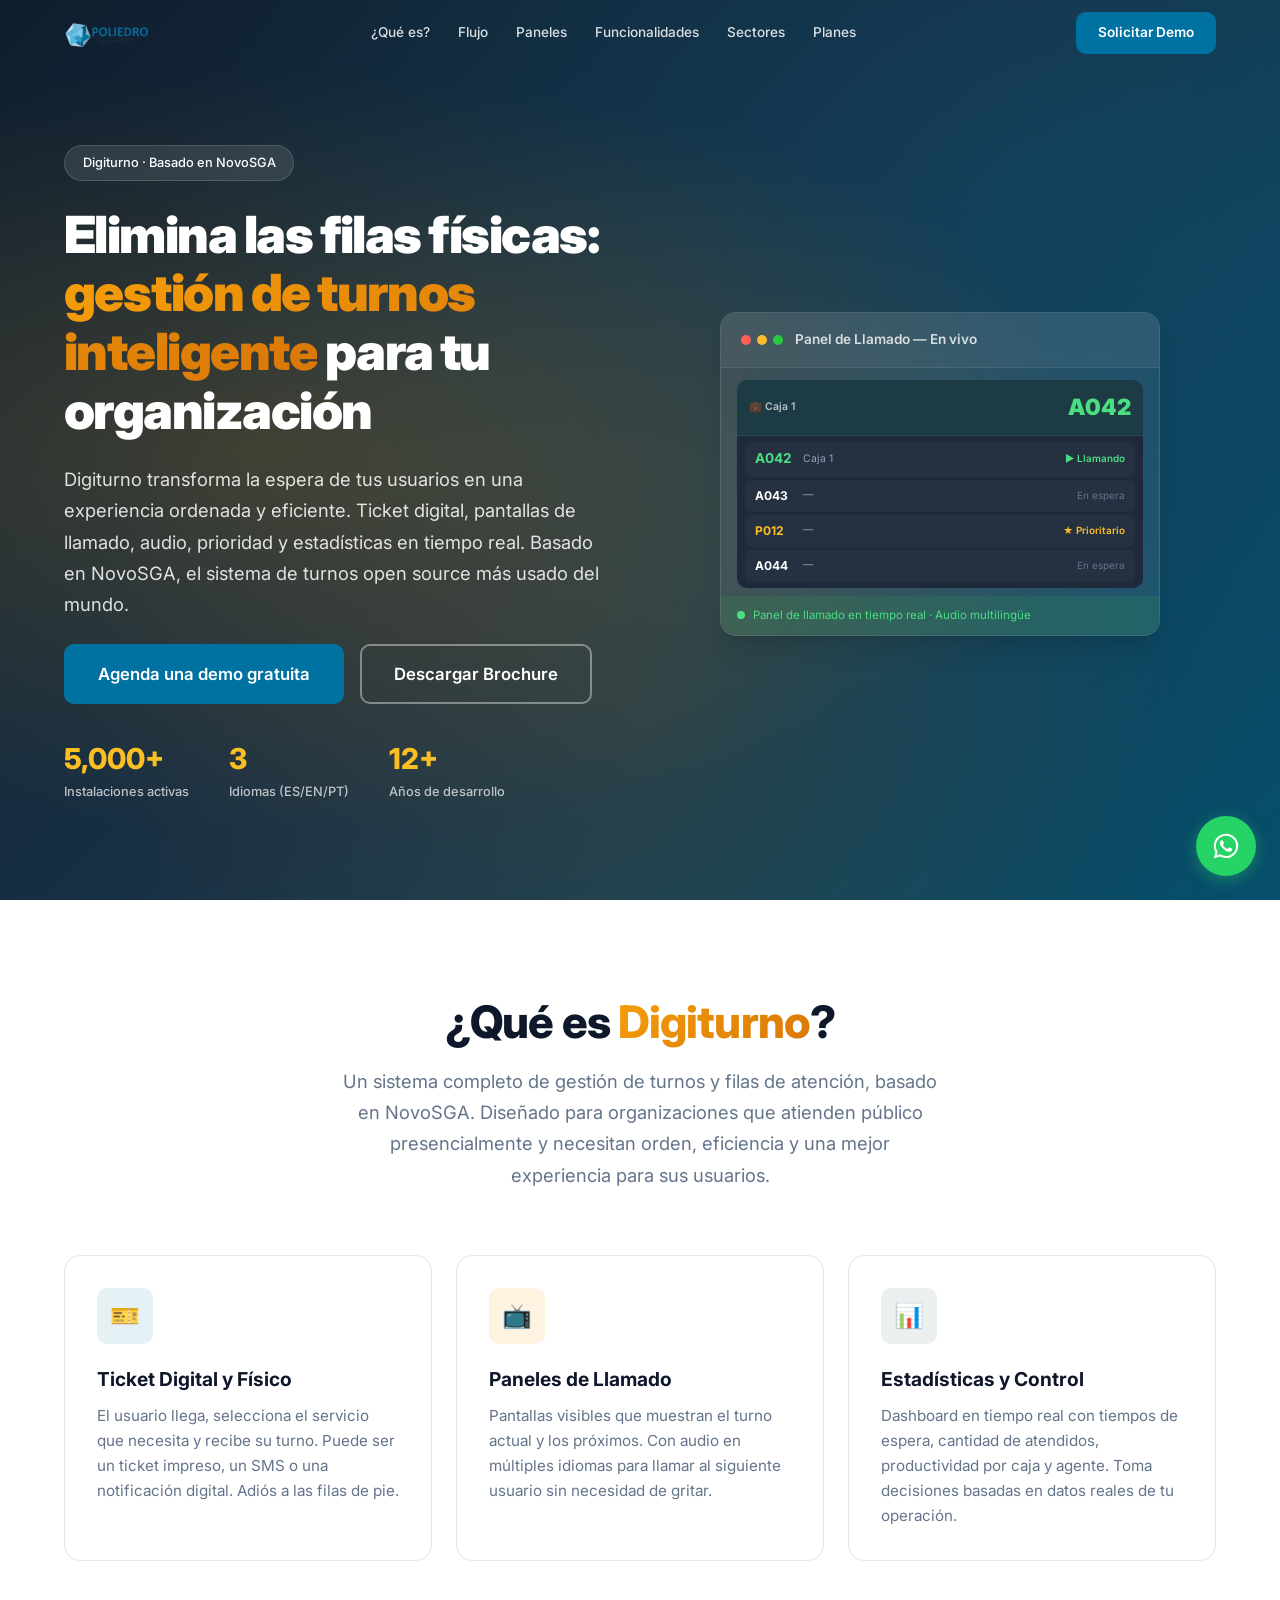
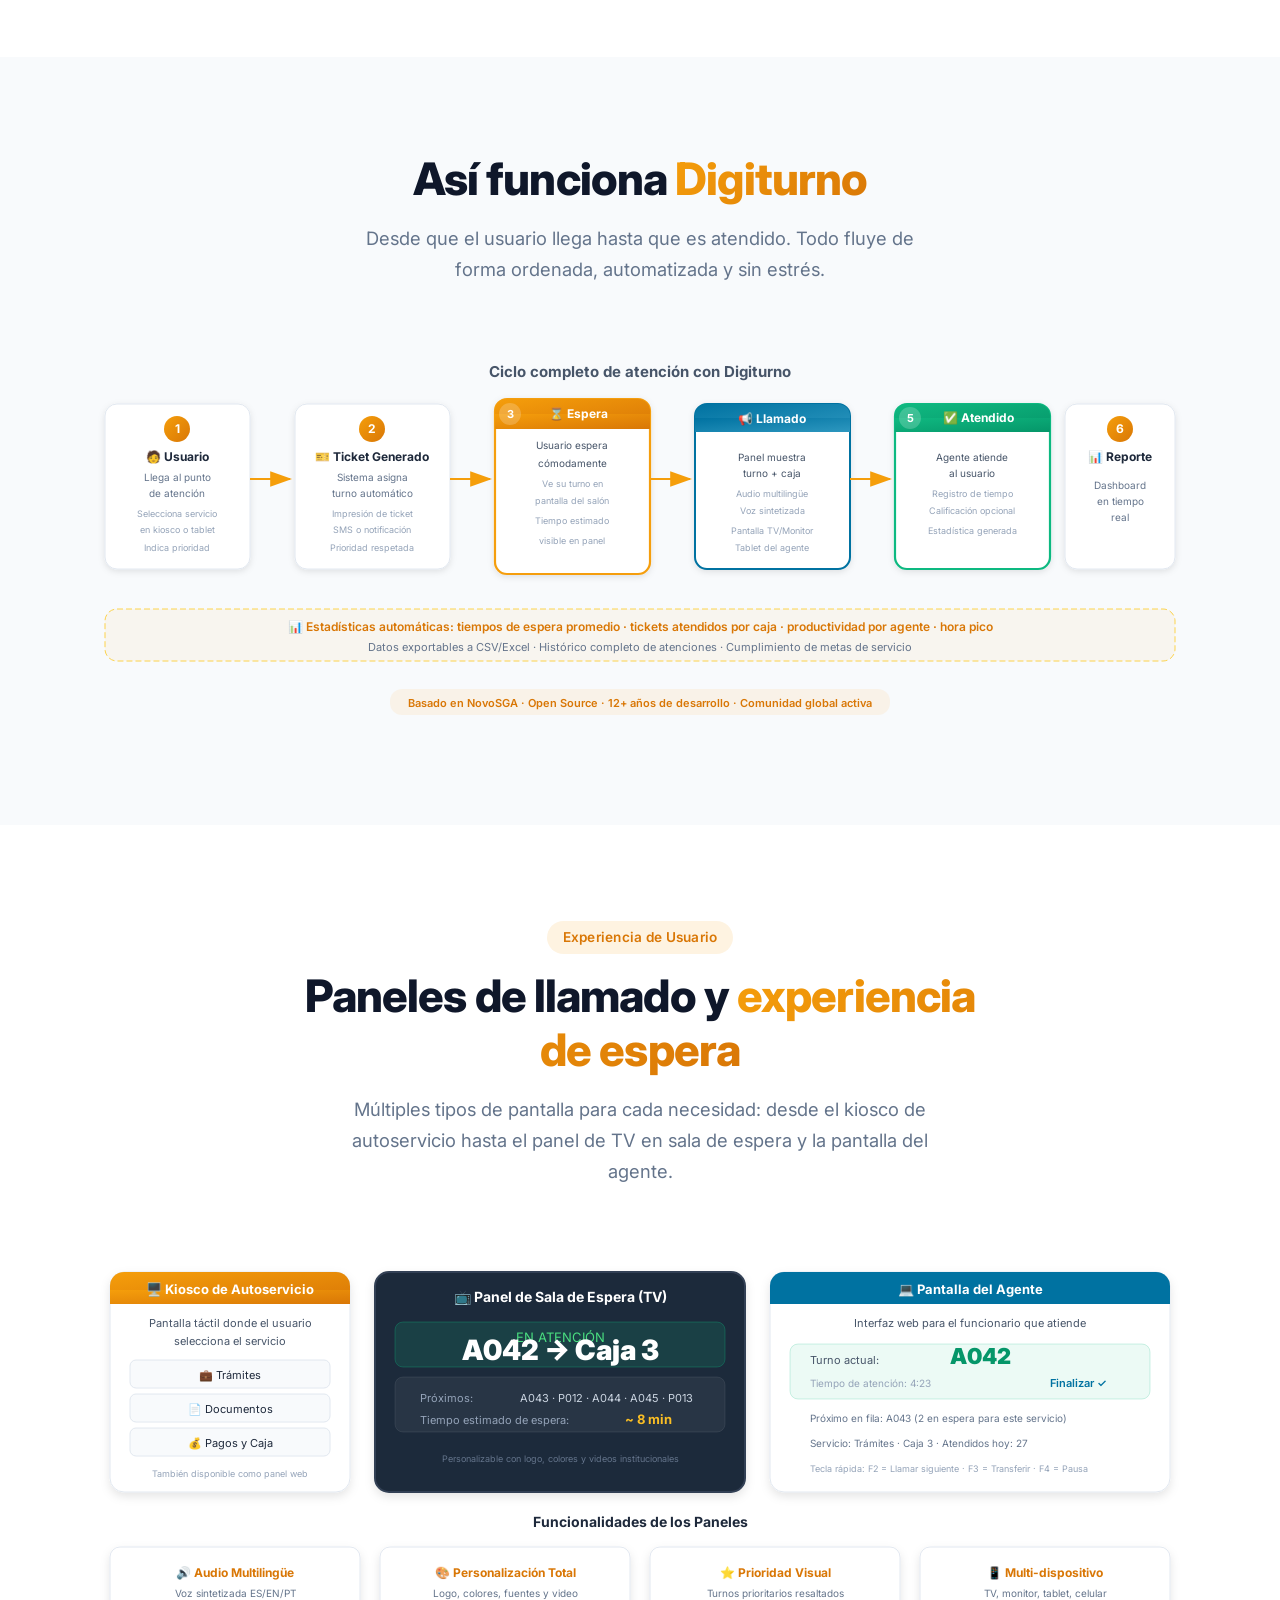
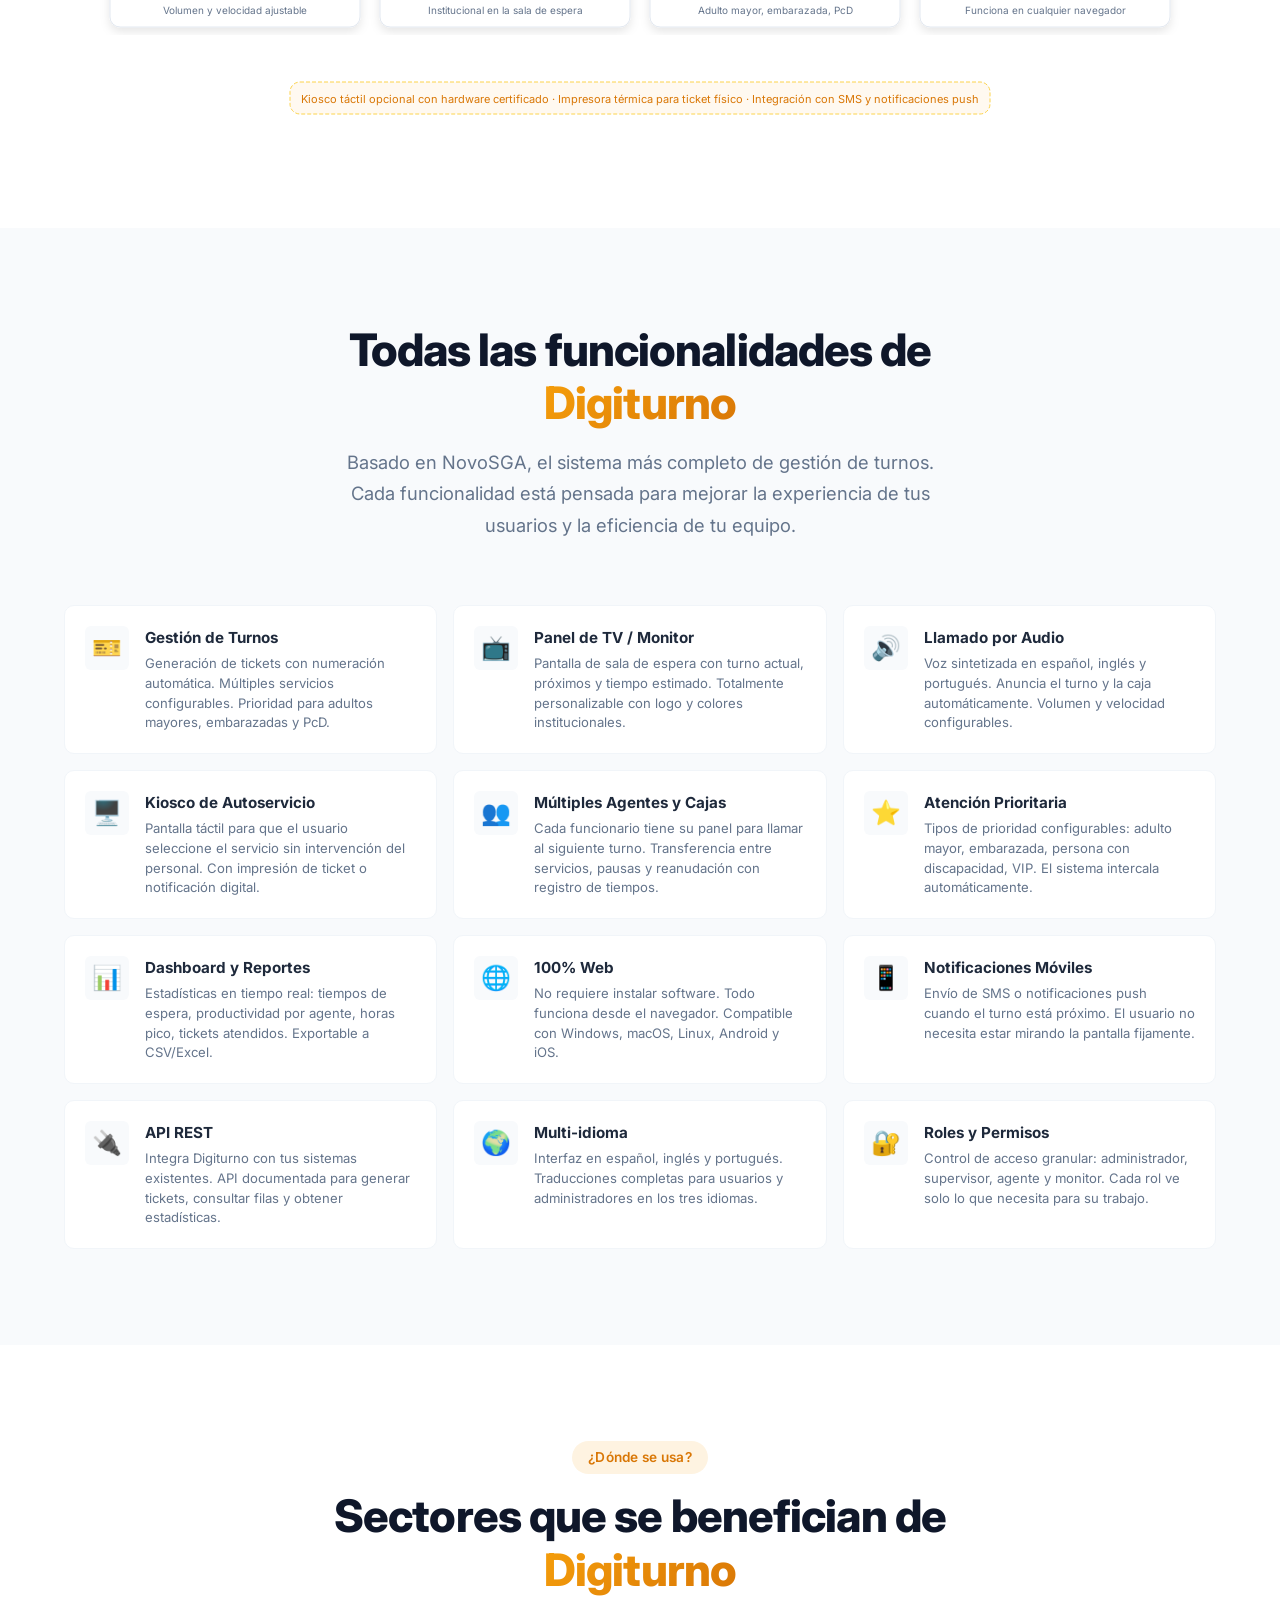
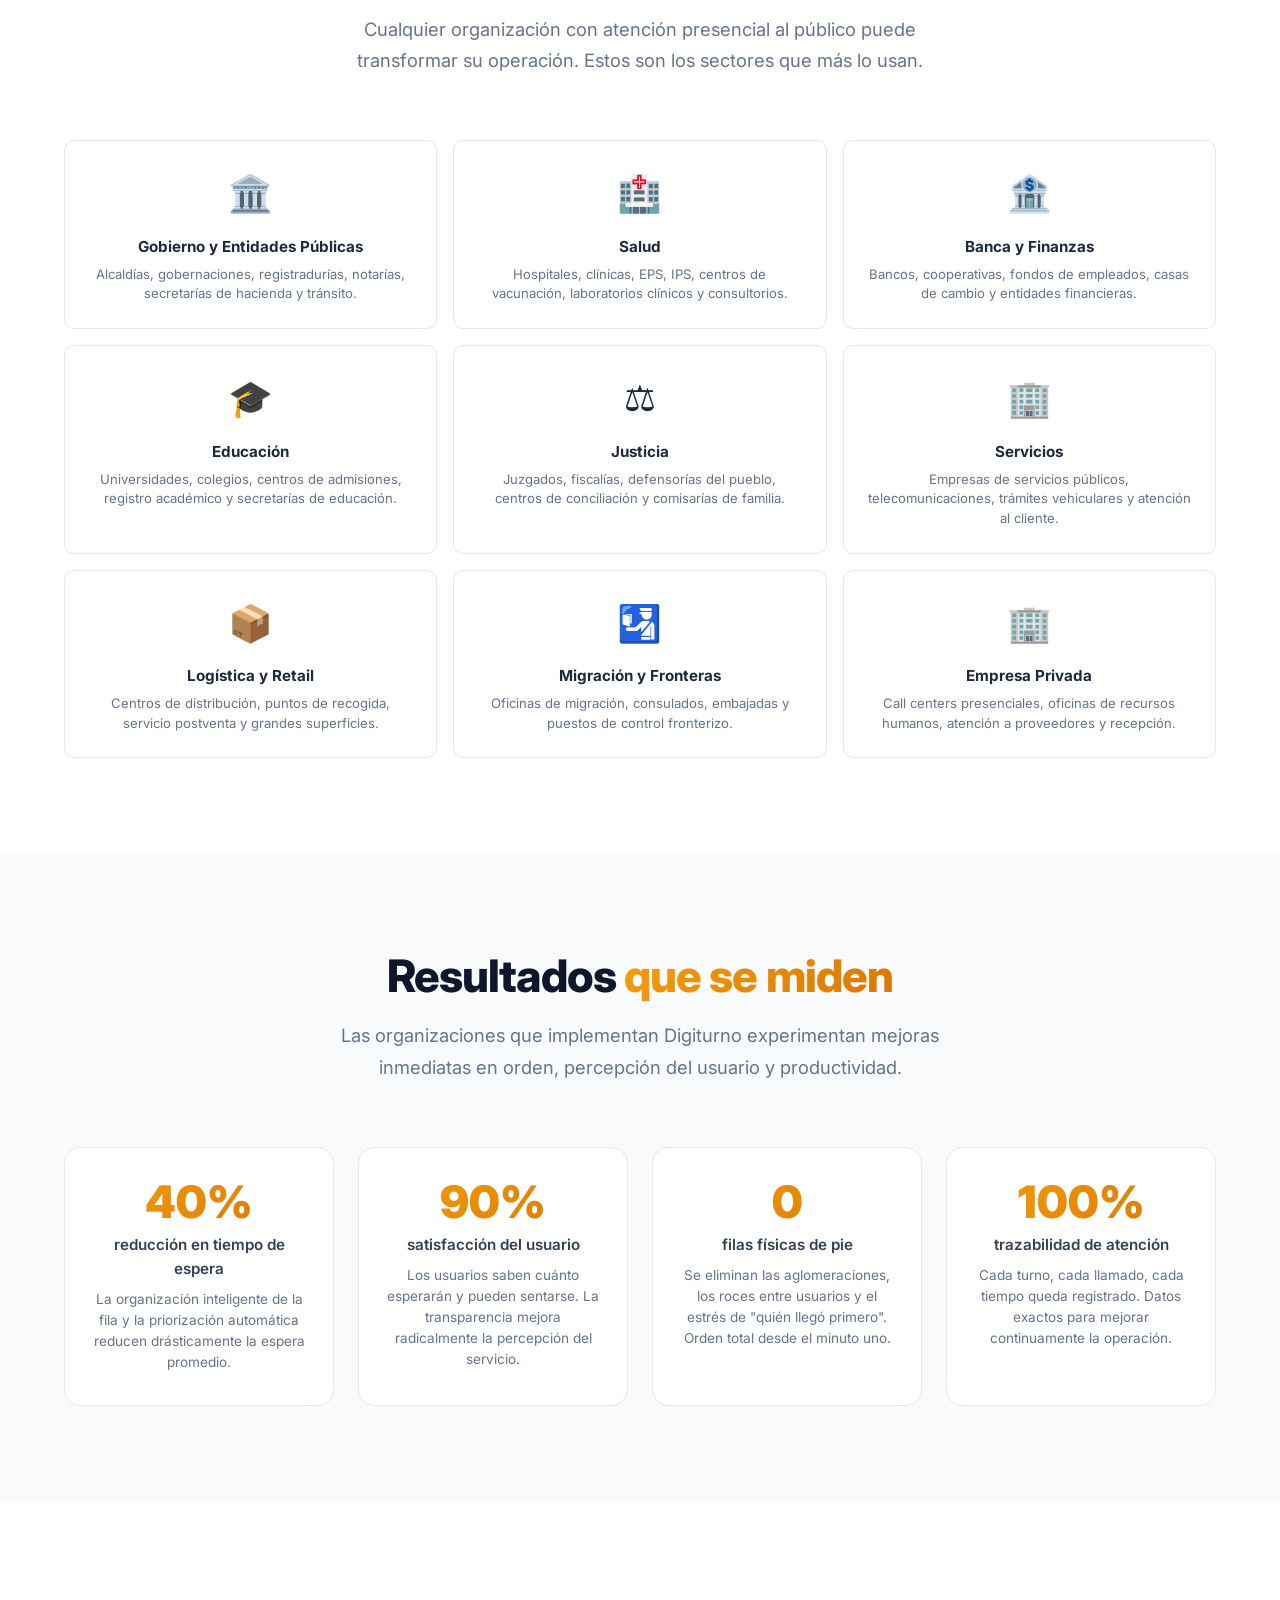
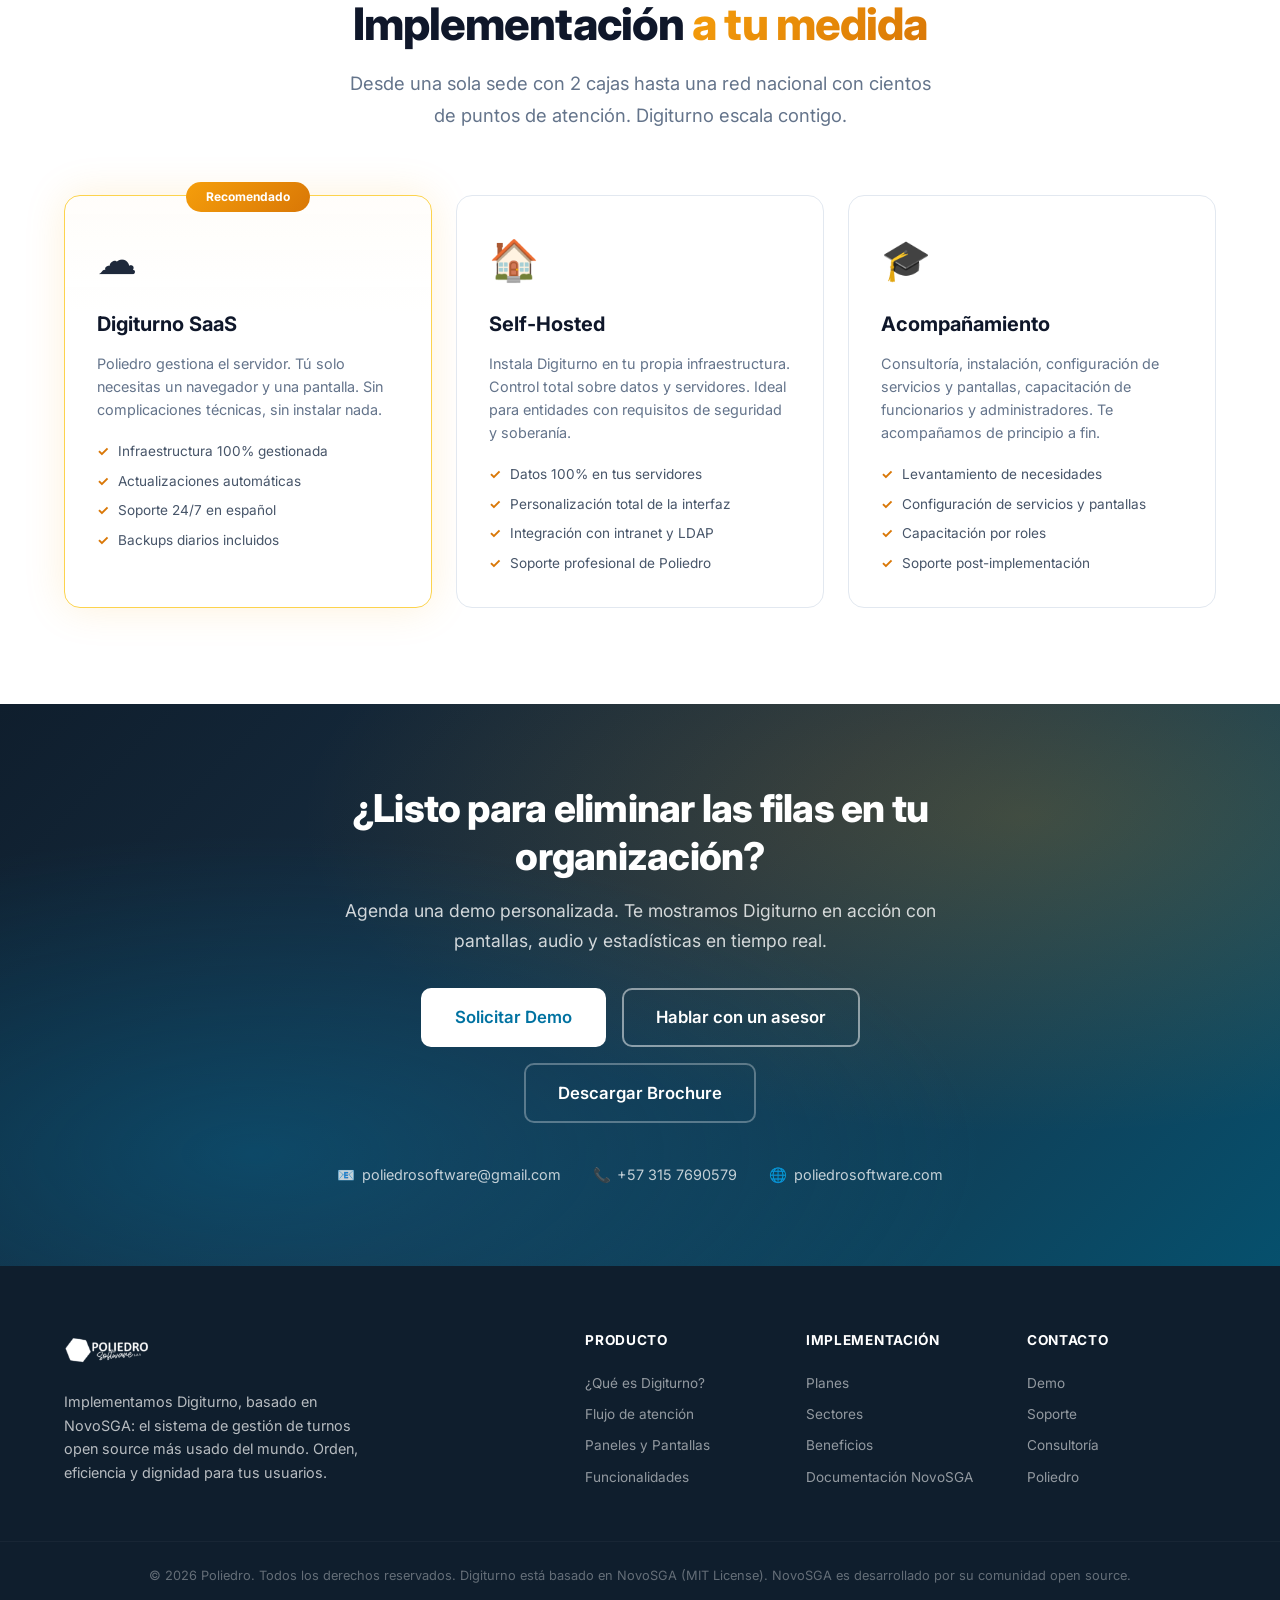
==== commit 61d1b576: "feat: add responsive navbar with scroll effect and mobile toggle functionality - Implemented a scrol" ====
--- a/digiturno/index.html
+++ b/digiturno/index.html
@@ -544,7 +544,8 @@
         <p class="section-subtitle">Desde una sola sede con 2 cajas hasta una red nacional con cientos de puntos de atención. Digiturno escala contigo.</p>
       </div>
       <div class="planes-grid">
-        <div class="plan-card">
+        <div class="plan-card plan-featured">
+          <div class="plan-badge">Recomendado</div>
           <div class="plan-icon">☁️</div>
           <h3>Digiturno SaaS</h3>
           <p class="plan-desc">Poliedro gestiona el servidor. Tú solo necesitas un navegador y una pantalla. Sin complicaciones técnicas, sin instalar nada.</p>
@@ -555,8 +556,7 @@
             <li>Backups diarios incluidos</li>
           </ul>
         </div>
-        <div class="plan-card plan-featured">
-          <div class="plan-badge">Recomendado</div>
+        <div class="plan-card">
           <div class="plan-icon">🏠</div>
           <h3>Self-Hosted</h3>
           <p class="plan-desc">Instala Digiturno en tu propia infraestructura. Control total sobre datos y servidores. Ideal para entidades con requisitos de seguridad y soberanía.</p>
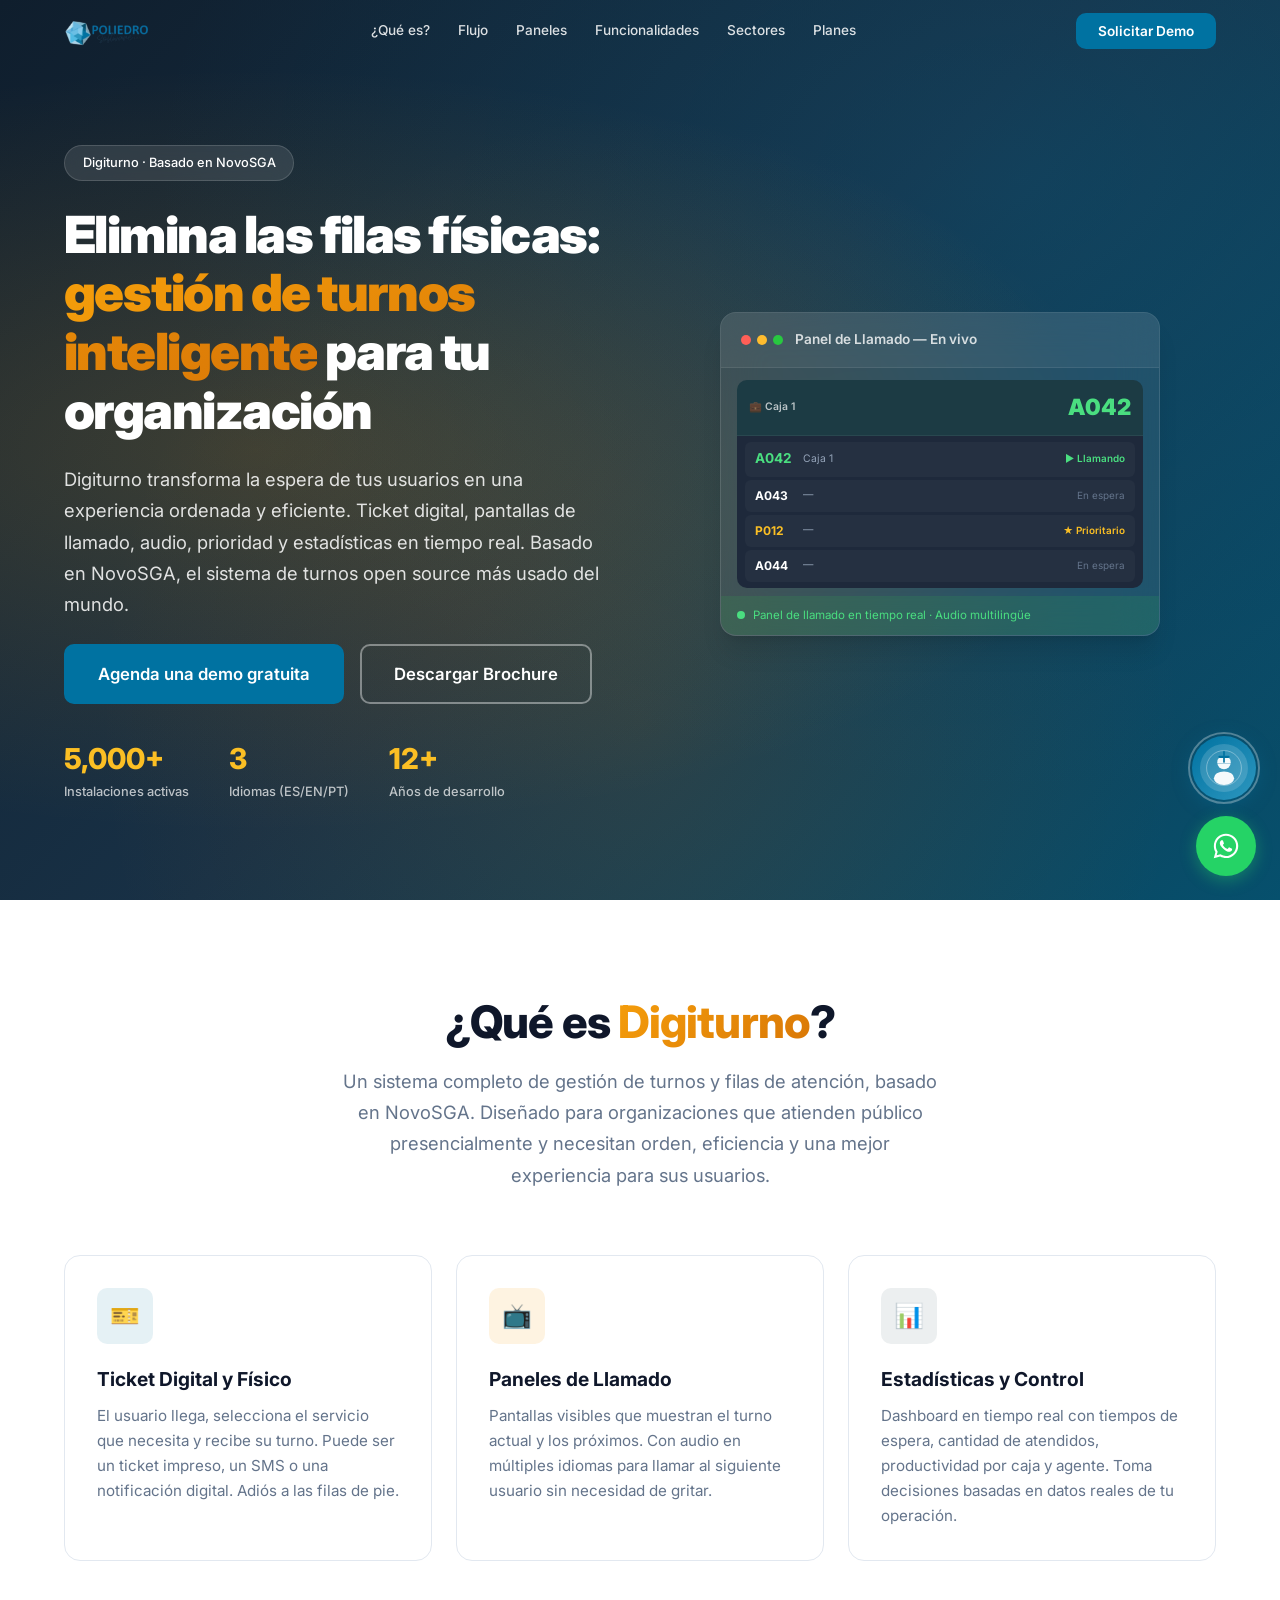
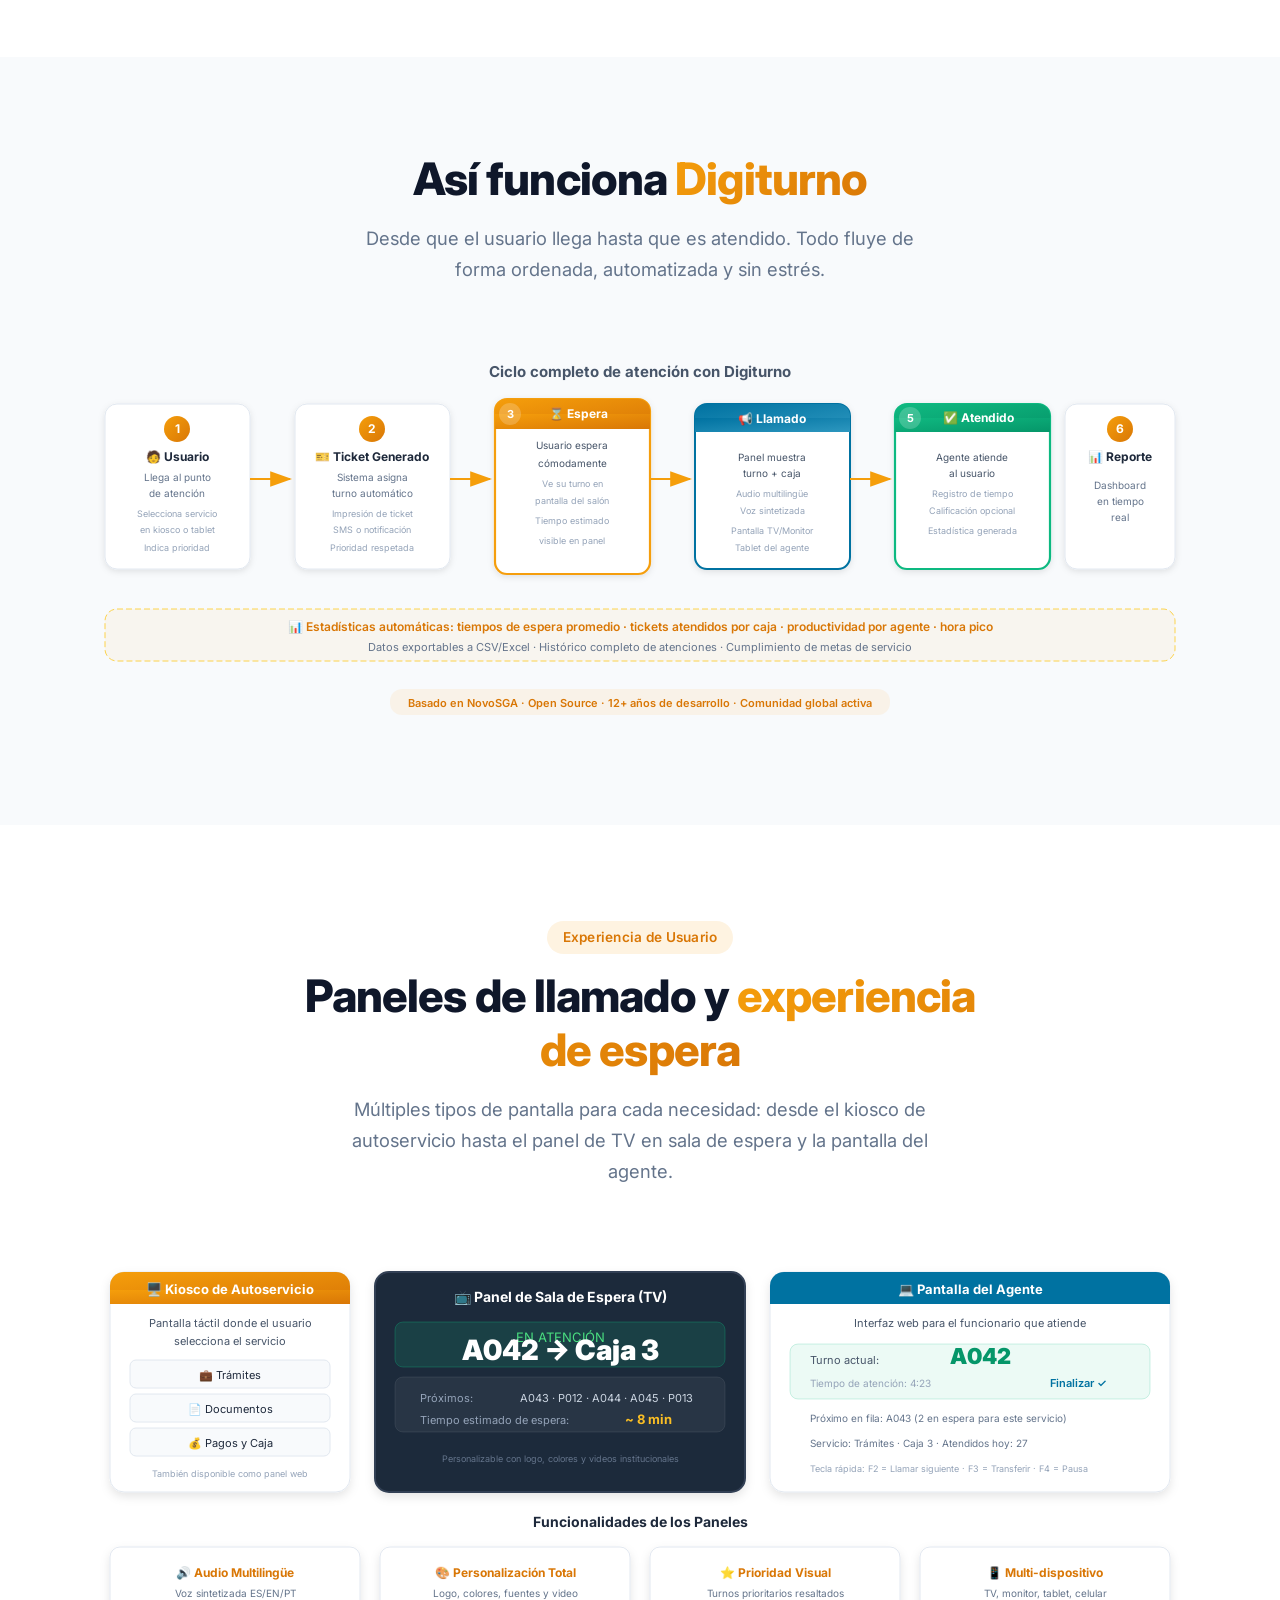
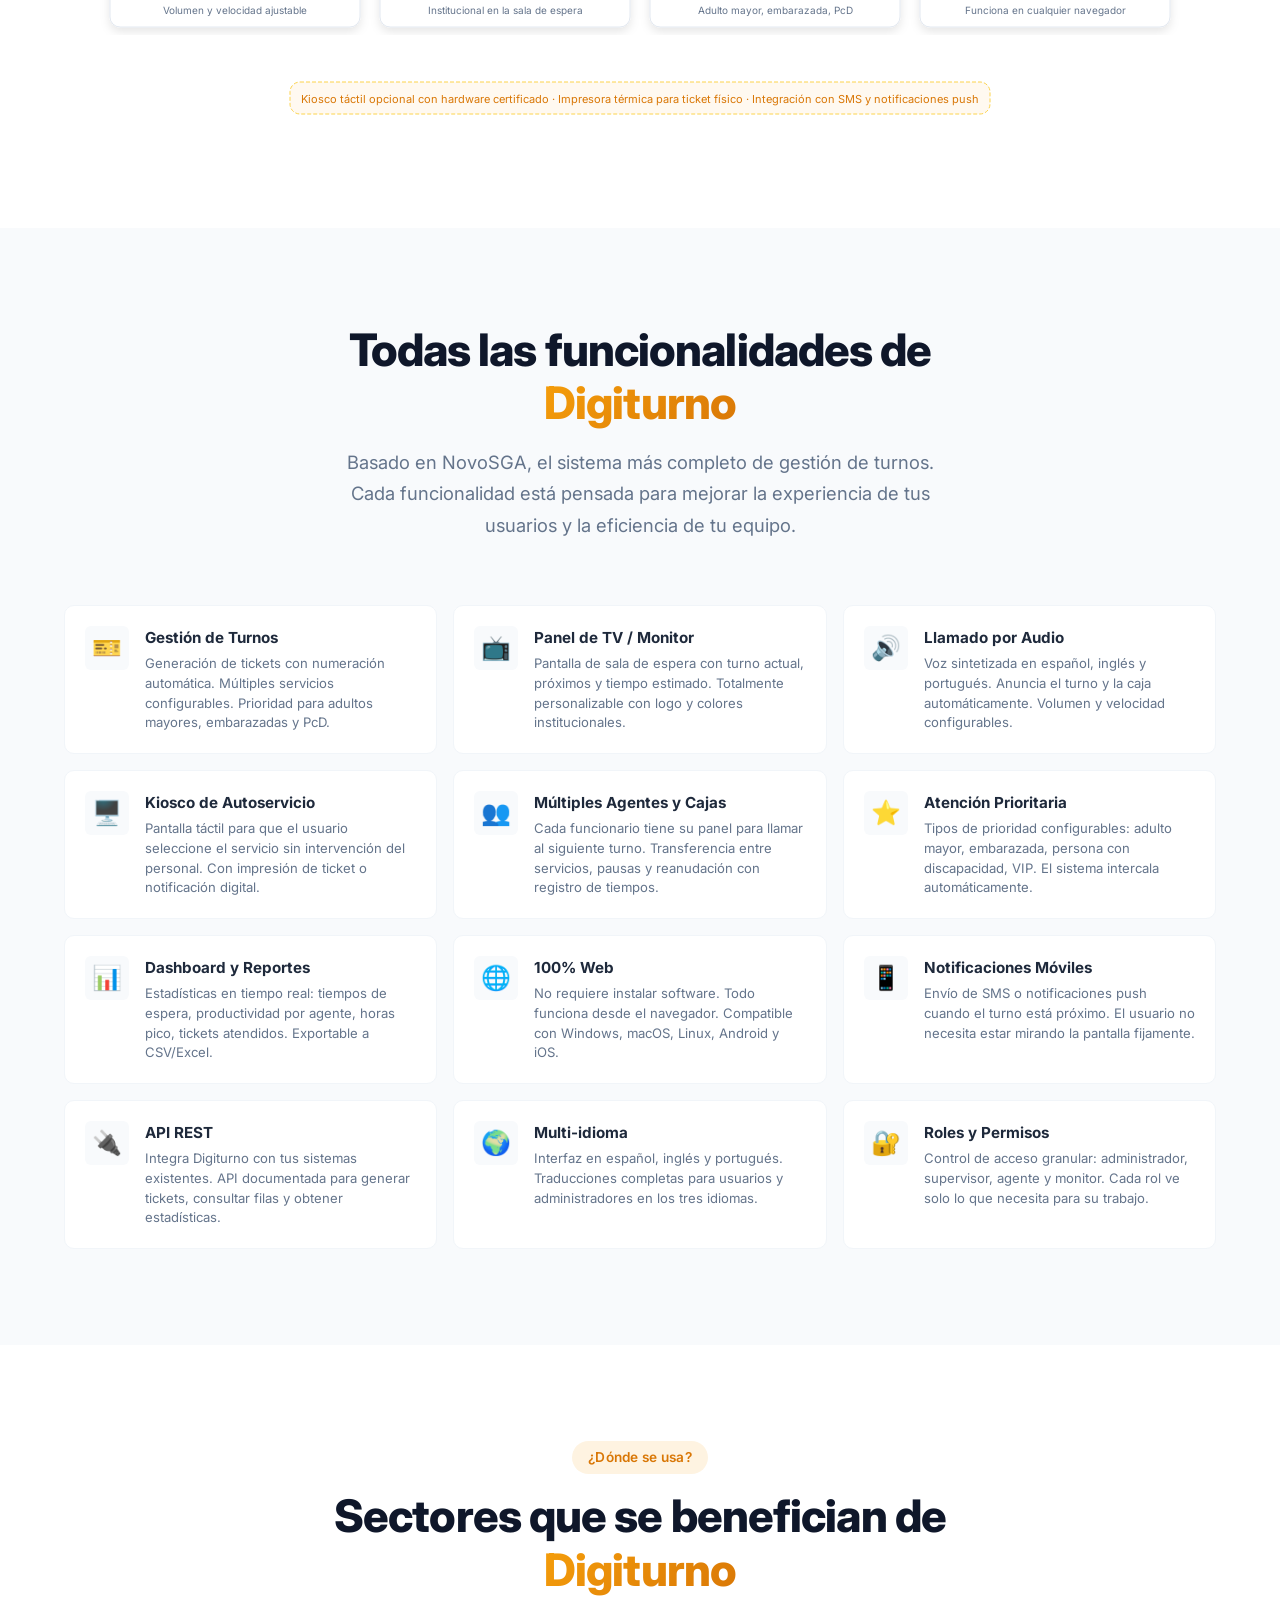
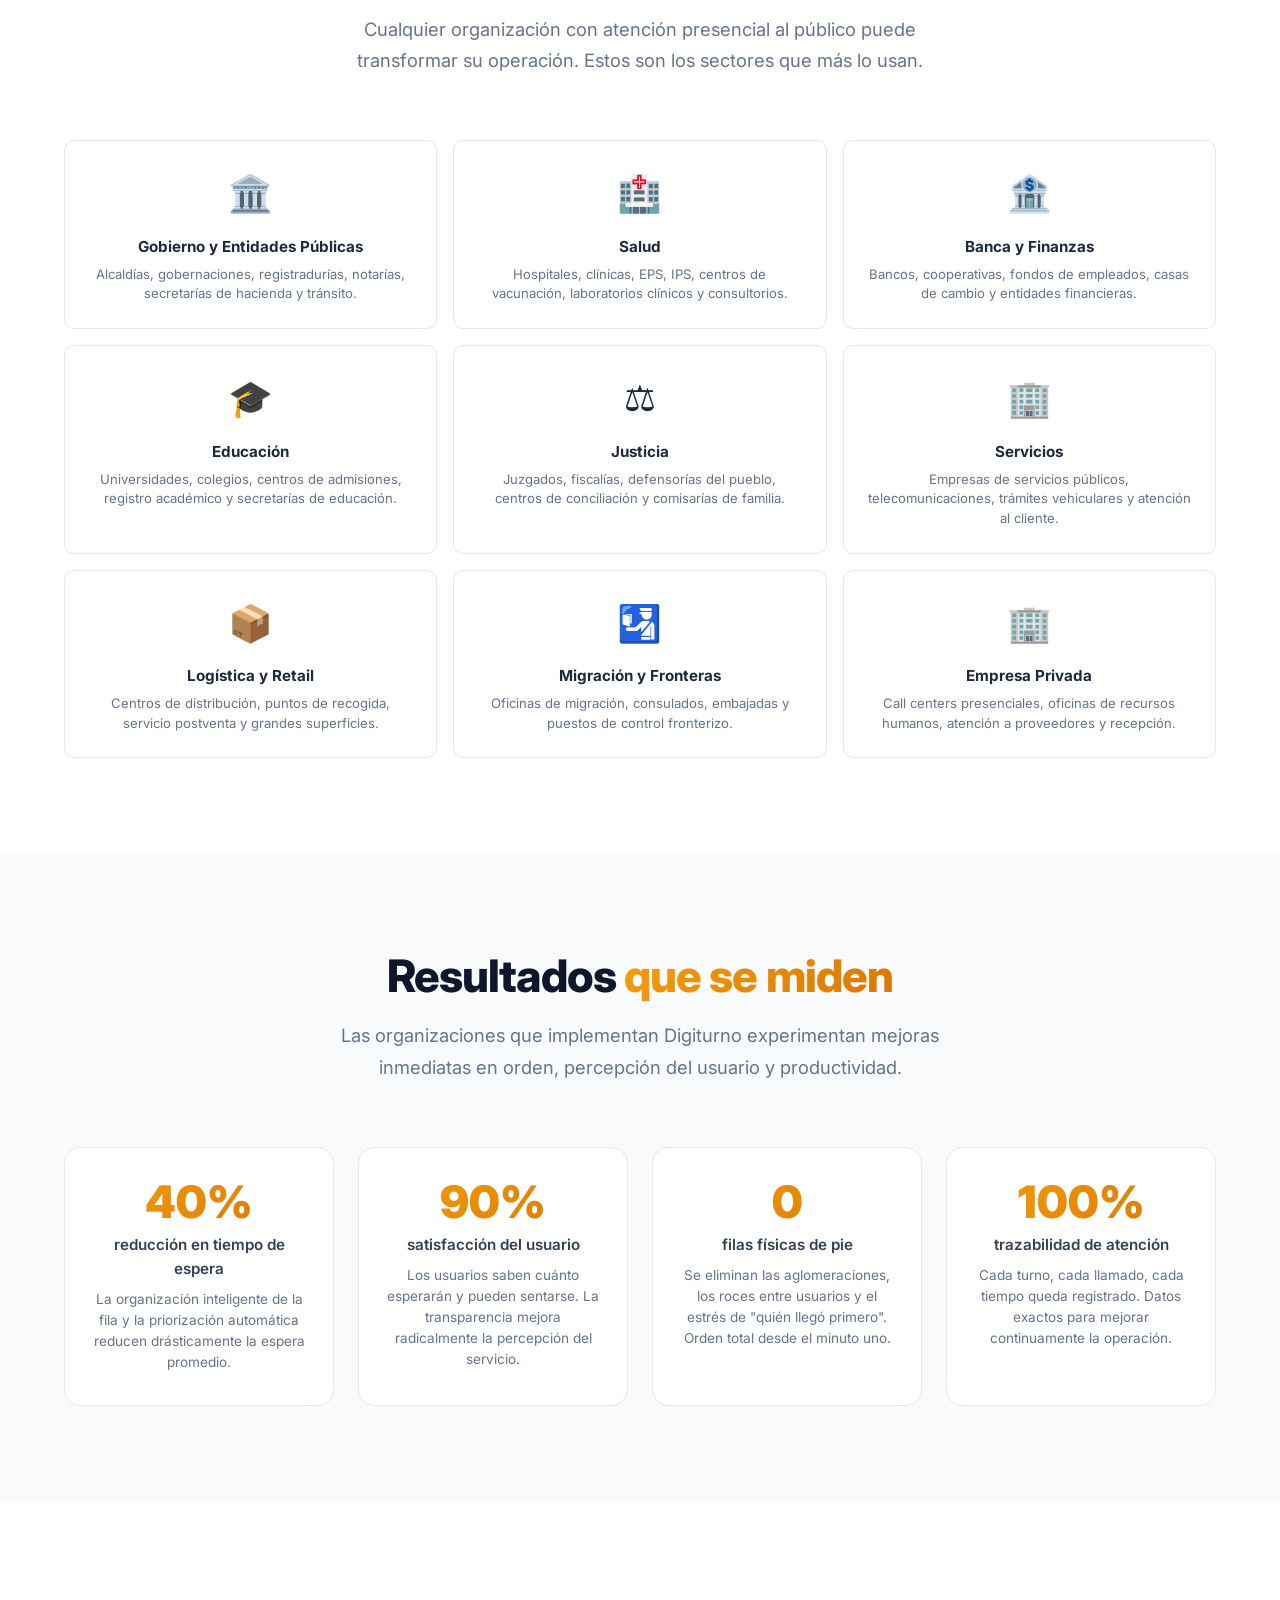
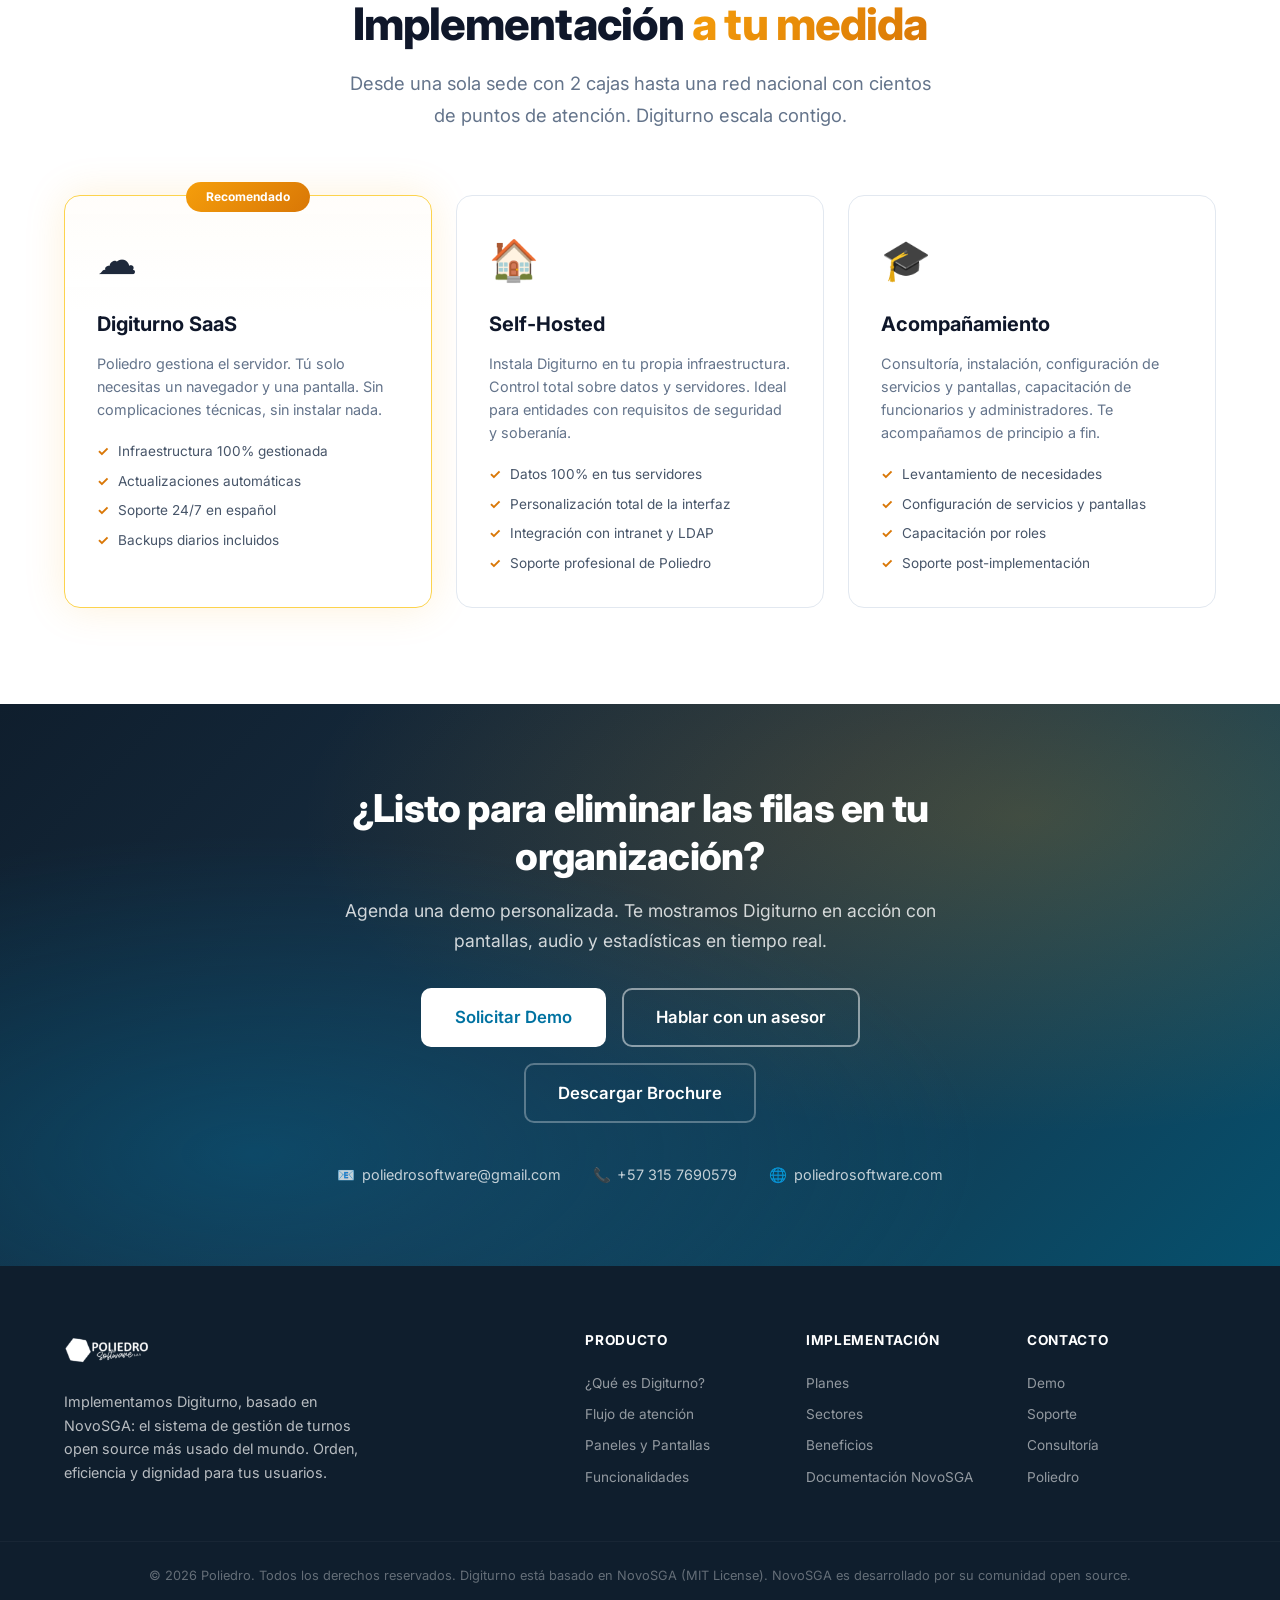
==== commit c0537cfd: "feat: add responsive navbar with scroll effect and mobile toggle functionality - Implemented a scrol" ====
--- a/digiturno/index.html
+++ b/digiturno/index.html
@@ -27,7 +27,7 @@
         <a href="#sectores" class="nav-link">Sectores</a>
         <a href="#planes" class="nav-link">Planes</a>
       </div>
-      <a href="#contacto" class="btn btn-primary btn-sm">Solicitar Demo</a>
+      <button id="zammad-feedback-form" class="btn btn-primary btn-sm">Solicitar Demo</button>
       <button class="nav-toggle" id="navToggle" aria-label="Menú">
         <span></span><span></span><span></span>
       </button>
@@ -49,7 +49,7 @@
           Digiturno transforma la espera de tus usuarios en una experiencia ordenada y eficiente. Ticket digital, pantallas de llamado, audio, prioridad y estadísticas en tiempo real. Basado en NovoSGA, el sistema de turnos open source más usado del mundo.
         </p>
         <div class="hero-cta">
-          <a href="#contacto" class="btn btn-primary btn-lg">Agenda una demo gratuita</a>
+          <a href="#" id="zammad-feedback-form-hero" class="btn btn-primary btn-lg">Agenda una demo gratuita</a>
           <a href="brochure.html" class="btn btn-outline btn-lg">Descargar Brochure</a>
         </div>
         <div class="hero-stats">
@@ -589,7 +589,7 @@
       <h2 class="cta-title">¿Listo para eliminar las filas en tu organización?</h2>
       <p class="cta-subtitle">Agenda una demo personalizada. Te mostramos Digiturno en acción con pantallas, audio y estadísticas en tiempo real.</p>
       <div class="cta-buttons">
-        <a href="#" class="btn btn-white btn-lg">Solicitar Demo</a>
+        <a href="#" class="btn btn-white btn-lg" id="zammad-feedback-form-cta">Solicitar Demo</a>
         <a href="#" class="btn btn-outline-white btn-lg">Hablar con un asesor</a>
         <a href="brochure.html" class="btn btn-brochure-dark btn-lg">Descargar Brochure</a>
       </div>
@@ -650,6 +650,38 @@
     <svg xmlns="http://www.w3.org/2000/svg" viewBox="0 0 448 512" width="28" height="28" fill="white"><path d="M380.9 97.1C339 55.1 283.2 32 223.9 32c-122.4 0-222 99.6-222 222 0 39.1 10.2 77.3 29.6 111L0 480l117.7-30.9c32.4 17.7 68.9 27 106.1 27h.1c122.3 0 224.1-99.6 224.1-222 0-59.3-25.2-115-67.1-157zm-157 341.6c-33.2 0-65.7-8.9-94-25.7l-6.7-4-69.8 18.3L72 359.2l-4.4-7c-18.5-29.4-28.2-63.3-28.2-98.2 0-101.7 82.8-184.5 184.6-184.5 49.3 0 95.6 19.2 130.4 54.1 34.8 34.9 56.2 81.2 54.1 130.5 0 101.8-84.9 184.6-186.6 184.6zm101.2-138.2c-5.5-2.8-32.8-16.2-37.9-18-5.1-1.9-8.8-2.8-12.5 2.8-3.7 5.6-14.3 18-17.6 21.8-3.2 3.7-6.5 4.2-12 1.4-32.6-16.3-54-29.1-75.5-66-5.7-9.8 5.7-9.1 16.3-30.3 1.8-3.7.9-6.9-.5-9.7-1.4-2.8-12.5-30.1-17.1-41.2-4.5-10.8-9.1-9.3-12.5-9.5-3.2-.2-6.9-.2-10.6-.2-3.7 0-9.7 1.4-14.8 6.9-5.1 5.6-19.4 19-19.4 46.3 0 27.3 19.9 53.7 22.6 57.4 2.8 3.7 39.1 59.7 94.8 83.8 35.2 15.2 49 16.5 66.6 13.9 10.7-1.6 32.8-13.4 37.4-26.4 4.6-13 4.6-24.1 3.2-26.4-1.3-2.5-5-3.9-10.5-6.6z"/></svg>
   </a>
 
+  <!-- FLOATING CHAT BUTTON -->
+  <button class="chat-float open-zammad-chat" aria-label="Abrir chat en vivo">
+    <div class="chat-float-avatar">
+      <svg viewBox="0 0 64 64" width="36" height="36" fill="none" xmlns="http://www.w3.org/2000/svg">
+        <circle cx="32" cy="22" r="12" fill="white" opacity="0.95"/>
+        <ellipse cx="32" cy="50" rx="18" ry="12" fill="white" opacity="0.95"/>
+        <rect x="20" y="23" width="24" height="2" rx="1" fill="#0072a1" opacity="0.3"/>
+        <path d="M32 1C31.2 1 30.5 1.6 30.5 2.5V10H24C22.9 10 22 10.9 22 12C22 13.1 22.9 14 24 14H30.5V21.5C30.5 22.3 31.2 23 32 23C32.8 23 33.5 22.3 33.5 21.5V14H40C41.1 14 42 13.1 42 12C42 10.9 41.1 10 40 10H33.5V2.5C33.5 1.6 32.8 1 32 1Z" fill="#0072a1"/>
+        <circle cx="32" cy="32" r="31" stroke="white" stroke-width="1.5" opacity="0.4"/>
+      </svg>
+    </div>
+    <div class="chat-float-pulse"></div>
+    <span class="chat-float-label">Chat en vivo</span>
+  </button>
+
   <script src="script.js"></script>
+  <script src="https://code.jquery.com/jquery-3.6.0.min.js"></script>
+  <script id="zammad_form_script" src="https://pqrs.poliedroauth.com/assets/form/form.js"></script>
+  <script>
+  jQuery(function($) {
+    var fc = { messageTitle: 'Formulario de comentarios', messageSubmit: 'Enviar', messageThankYou: '¡Gracias por tu consulta (#%s)! Nos pondremos en contacto contigo lo antes posible.', modal: true };
+    $('#zammad-feedback-form').ZammadForm(fc);
+    $('#zammad-feedback-form-hero').ZammadForm(fc);
+    $('#zammad-feedback-form-cta').ZammadForm(fc);
+  });
+  </script>
+  <script src="https://pqrs.poliedroauth.com/assets/chat/chat-no-jquery.min.js"></script>
+  <script>
+  (function() {
+    var chat = new ZammadChat({ background: '#3eb5f0', fontSize: '12px', chatId: 1, show: false });
+    document.querySelector('.chat-float').addEventListener('click', function() { if (typeof chat.show === 'function') chat.show(); });
+  })();
+  </script>
 </body>
 </html>
--- a/digiturno/styles.css
+++ b/digiturno/styles.css
@@ -245,6 +245,19 @@
   background: rgba(255, 255, 255, 0.08);
   border-color: var(--white);
   transform: translateY(-2px);
+}
+
+.btn-chat {
+  background: #3eb5f0;
+  color: var(--white);
+  border-color: #3eb5f0;
+}
+
+.btn-chat:hover {
+  background: #2ea5de;
+  border-color: #2ea5de;
+  transform: translateY(-2px);
+  box-shadow: 0 8px 25px rgba(62, 181, 240, 0.35);
 }
 
 /* ===== SECTIONS ===== */
@@ -974,6 +987,79 @@
 .whatsapp-float:hover {
   transform: scale(1.1);
   box-shadow: 0 6px 24px rgba(37, 211, 102, 0.5);
+}
+
+/* ===== CHAT FLOATING BUTTON ===== */
+.chat-float {
+  position: fixed;
+  bottom: 100px;
+  right: 24px;
+  z-index: 998;
+  width: 64px;
+  height: 64px;
+  background: linear-gradient(135deg, #0072a1, #2d97bf);
+  border: none;
+  border-radius: 50%;
+  display: flex;
+  align-items: center;
+  justify-content: center;
+  cursor: pointer;
+  box-shadow: 0 4px 20px rgba(0, 114, 161, 0.4);
+  transition: transform 0.3s ease, box-shadow 0.3s ease;
+}
+
+.chat-float:hover {
+  transform: scale(1.1);
+  box-shadow: 0 6px 28px rgba(0, 114, 161, 0.55);
+}
+
+.chat-float-avatar {
+  width: 48px;
+  height: 48px;
+  border-radius: 50%;
+  display: flex;
+  align-items: center;
+  justify-content: center;
+  position: relative;
+  z-index: 2;
+  background: rgba(255,255,255,0.15);
+  pointer-events: none;
+}
+
+.chat-float-pulse {
+  position: absolute;
+  inset: -4px;
+  border-radius: 50%;
+  border: 2px solid rgba(255,255,255,0.3);
+  animation: chat-pulse 2s ease-in-out infinite;
+  pointer-events: none;
+}
+
+@keyframes chat-pulse {
+  0%, 100% { transform: scale(1); opacity: 1; }
+  50% { transform: scale(1.15); opacity: 0.5; }
+}
+
+.chat-float-label {
+  position: absolute;
+  right: 76px;
+  background: var(--white);
+  color: var(--gray-800);
+  font-size: 0.75rem;
+  font-weight: 600;
+  padding: 0.4rem 0.9rem;
+  border-radius: 20px;
+  box-shadow: var(--shadow-md);
+  white-space: nowrap;
+  opacity: 0;
+  transform: translateX(8px);
+  transition: all 0.3s ease;
+  pointer-events: none;
+}
+
+.chat-float:hover .chat-float-label {
+  opacity: 1;
+  transform: translateX(0);
 }
 
 /* ===== RESPONSIVE ===== */
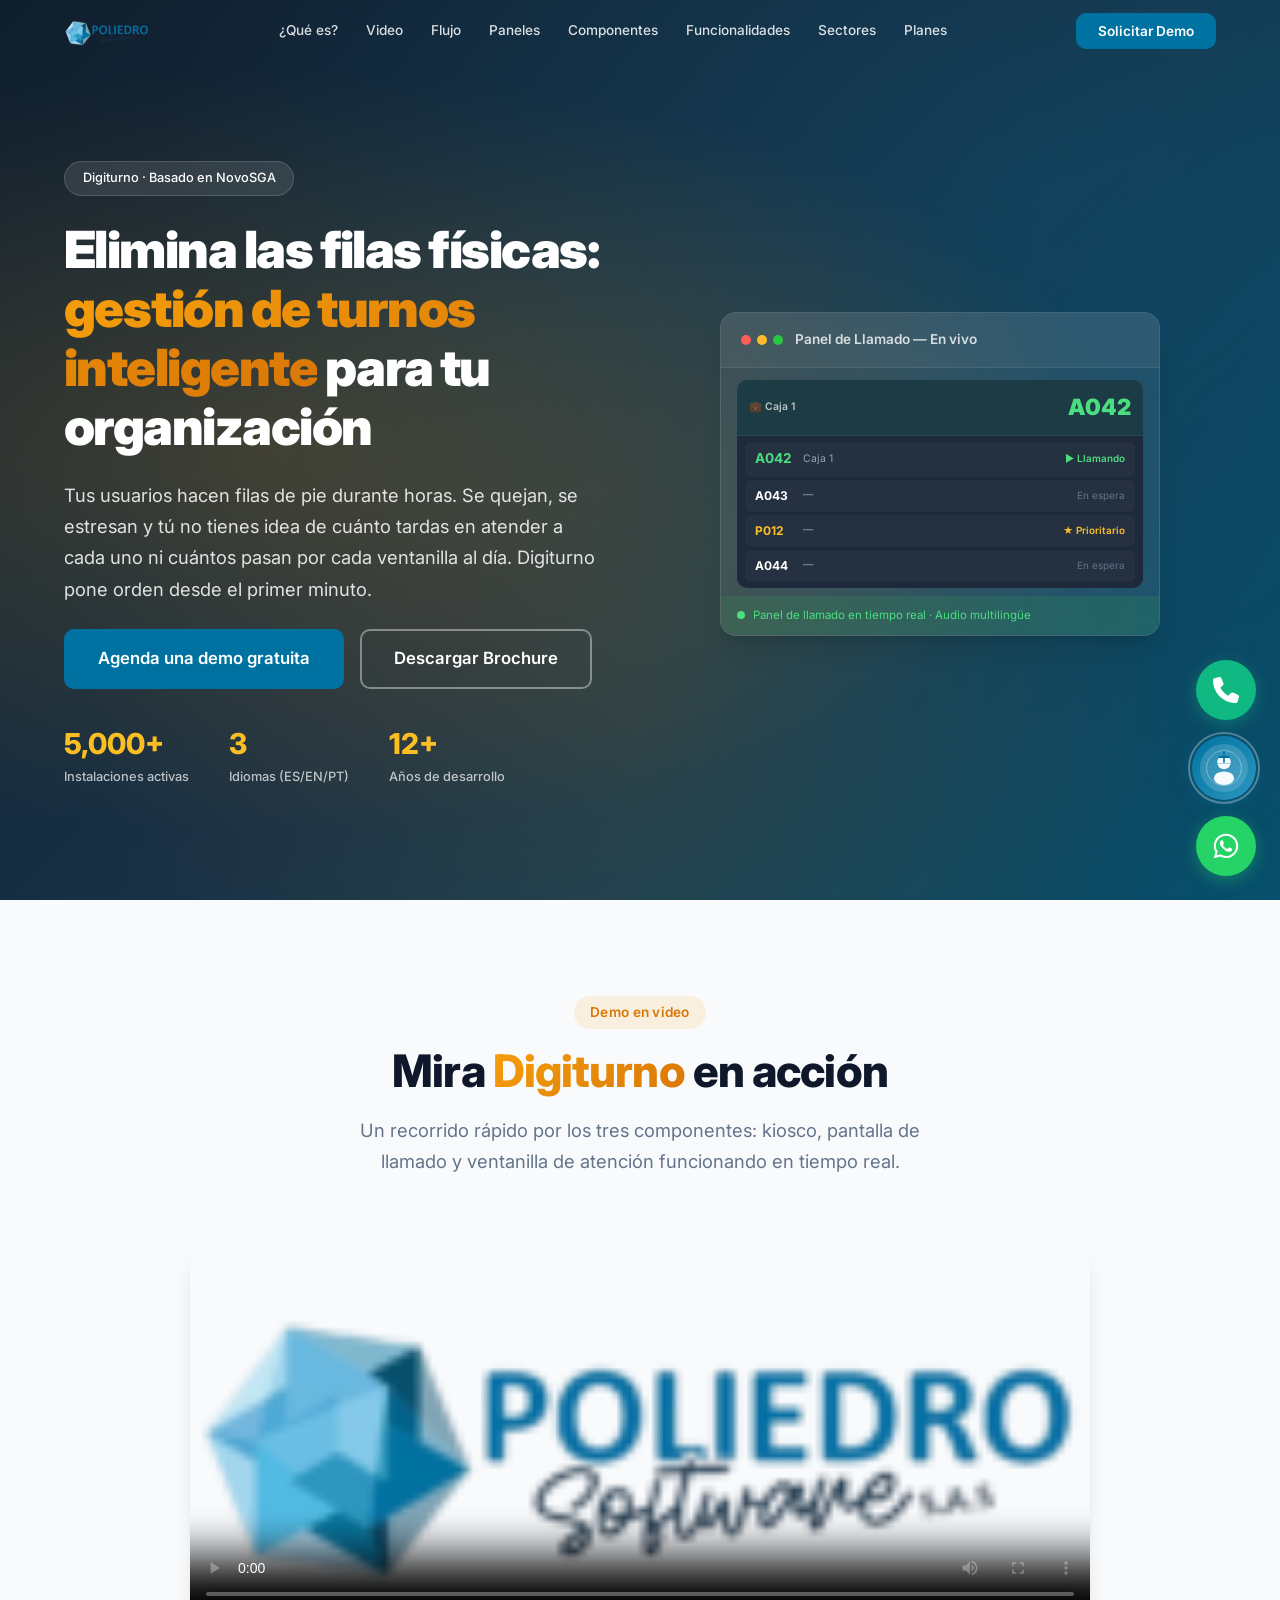
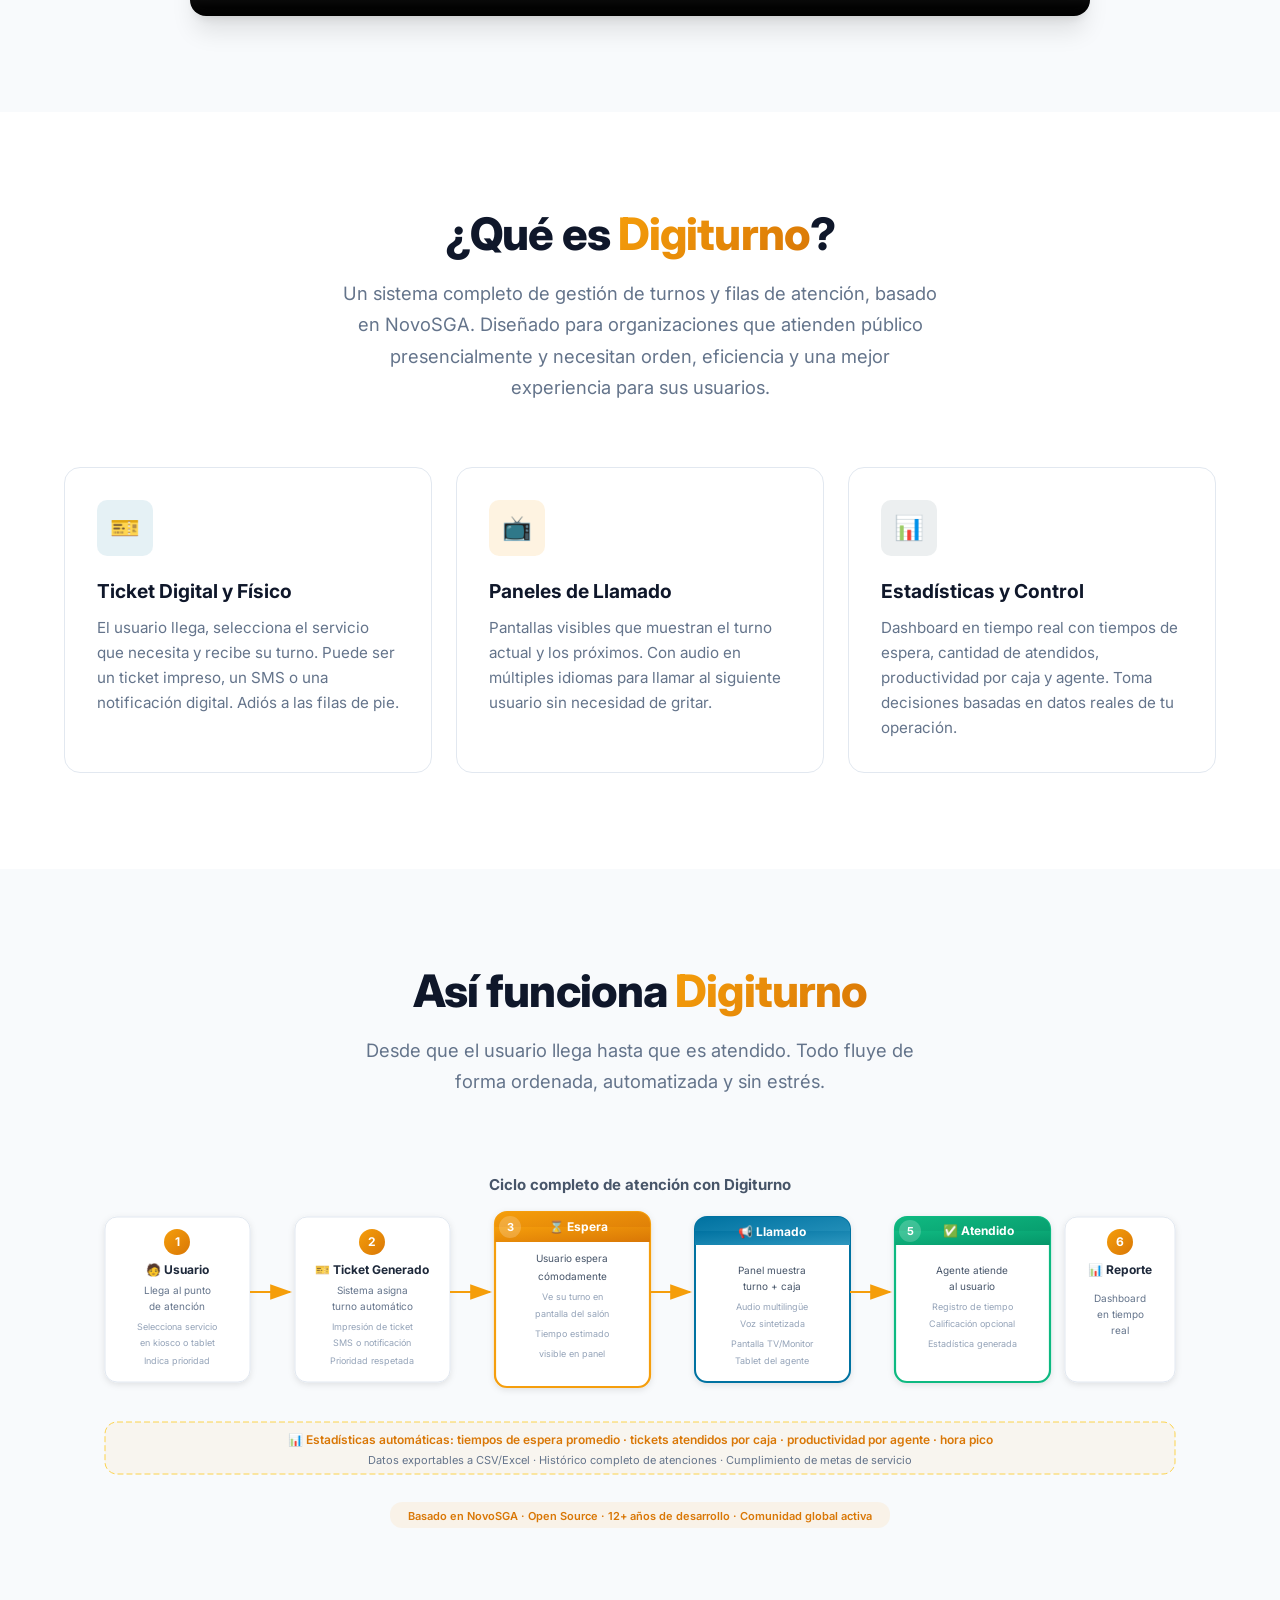
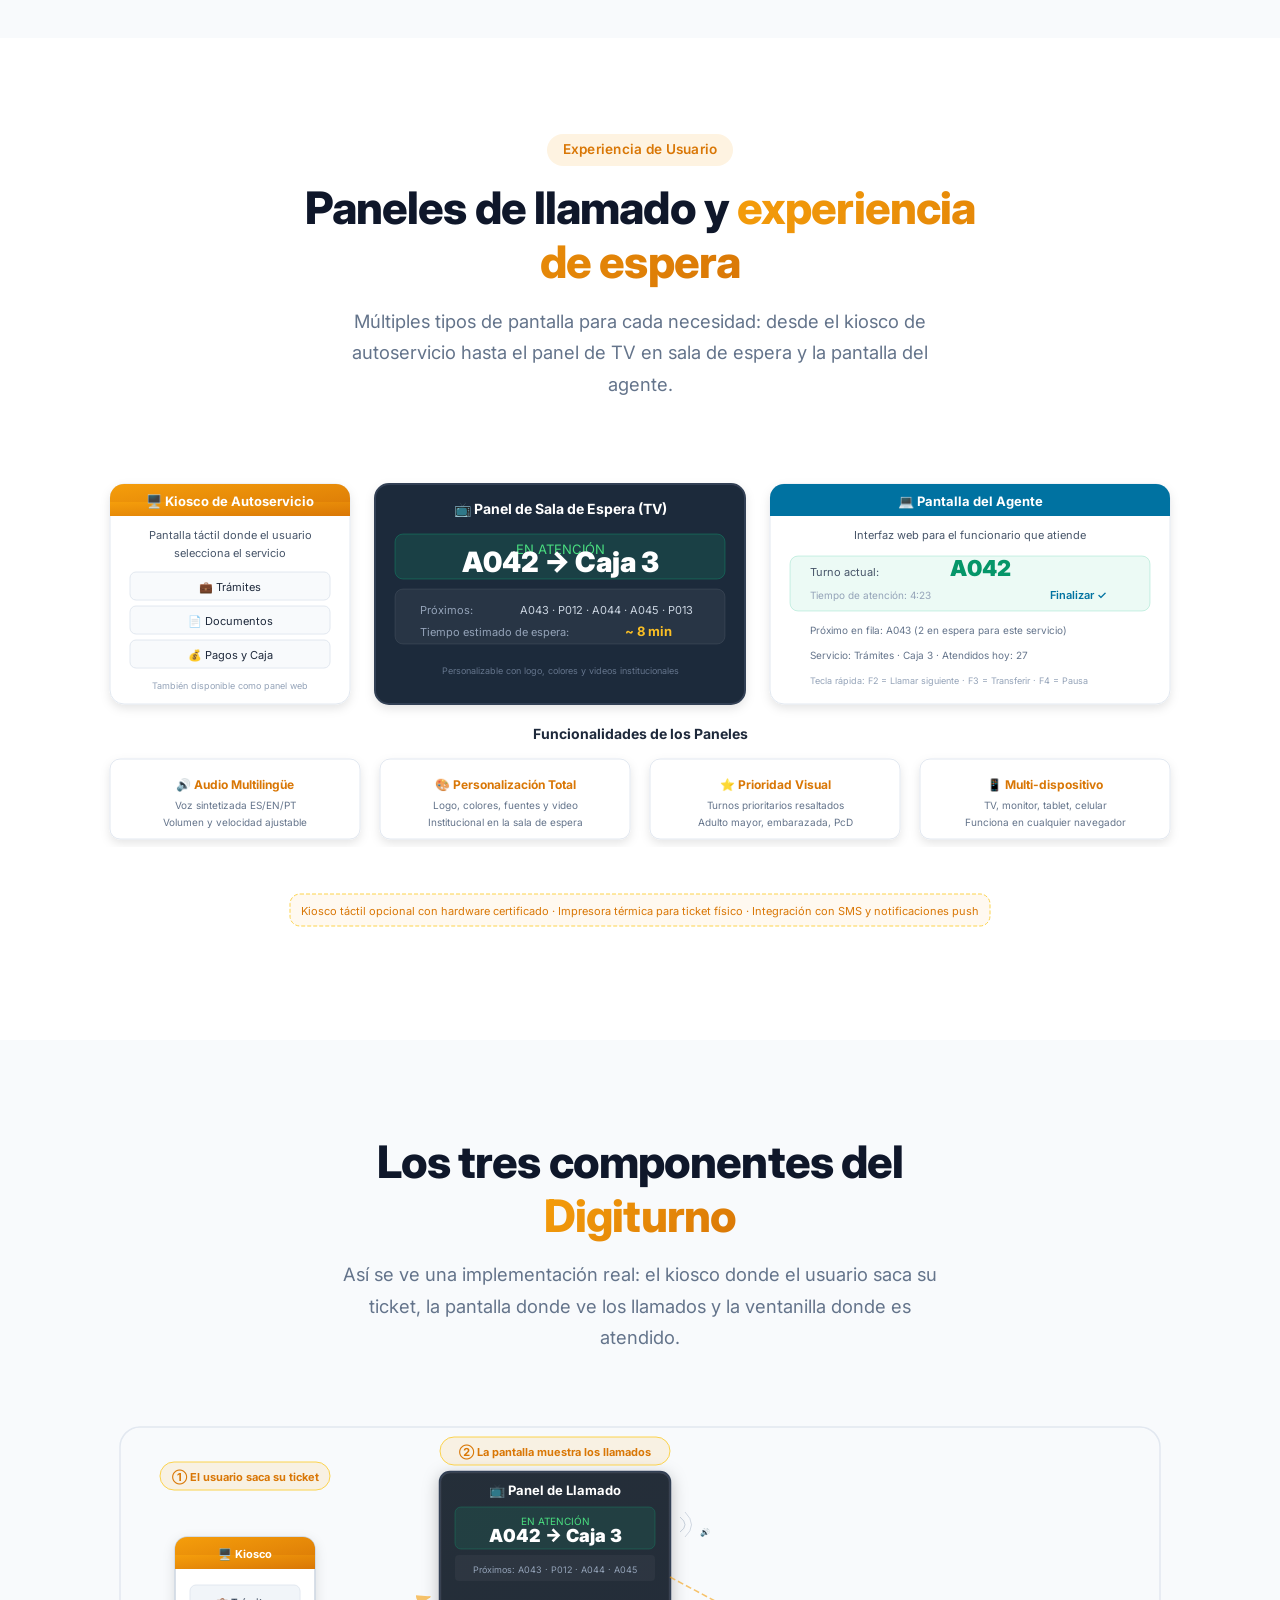
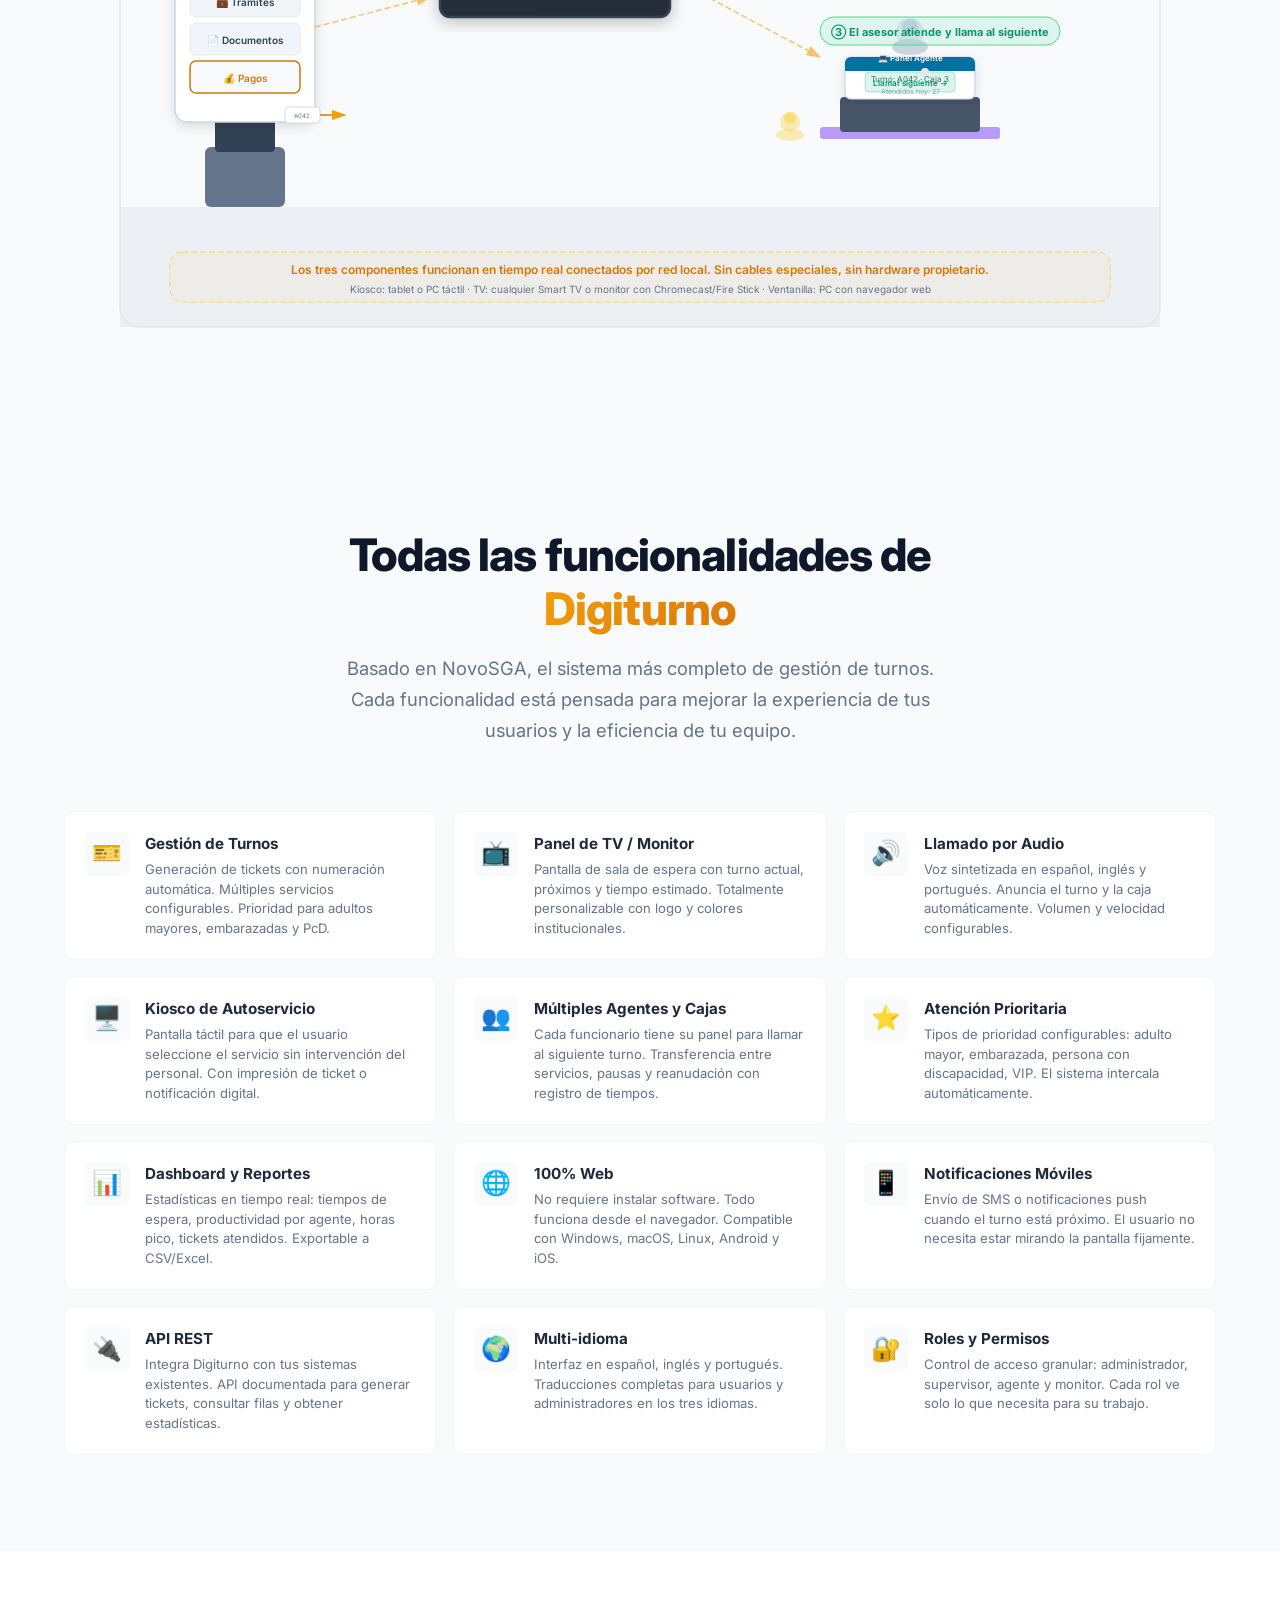
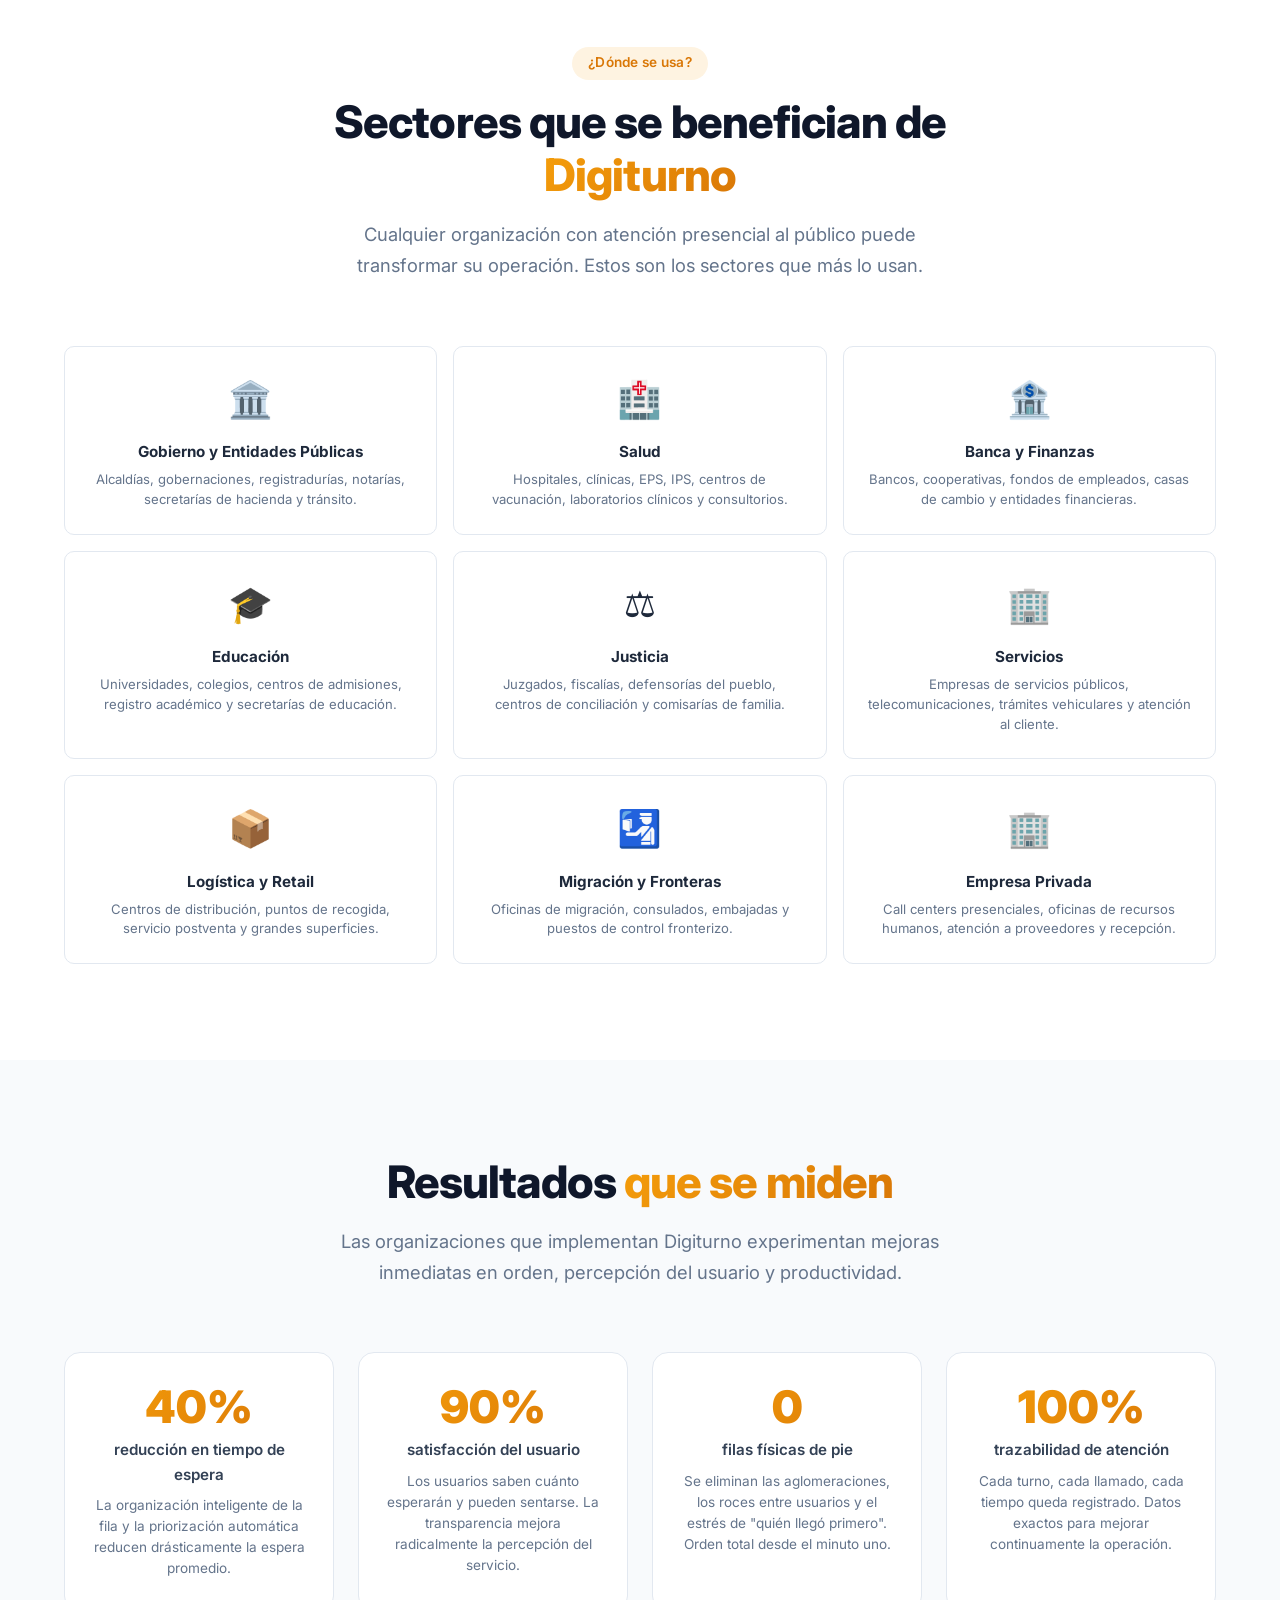
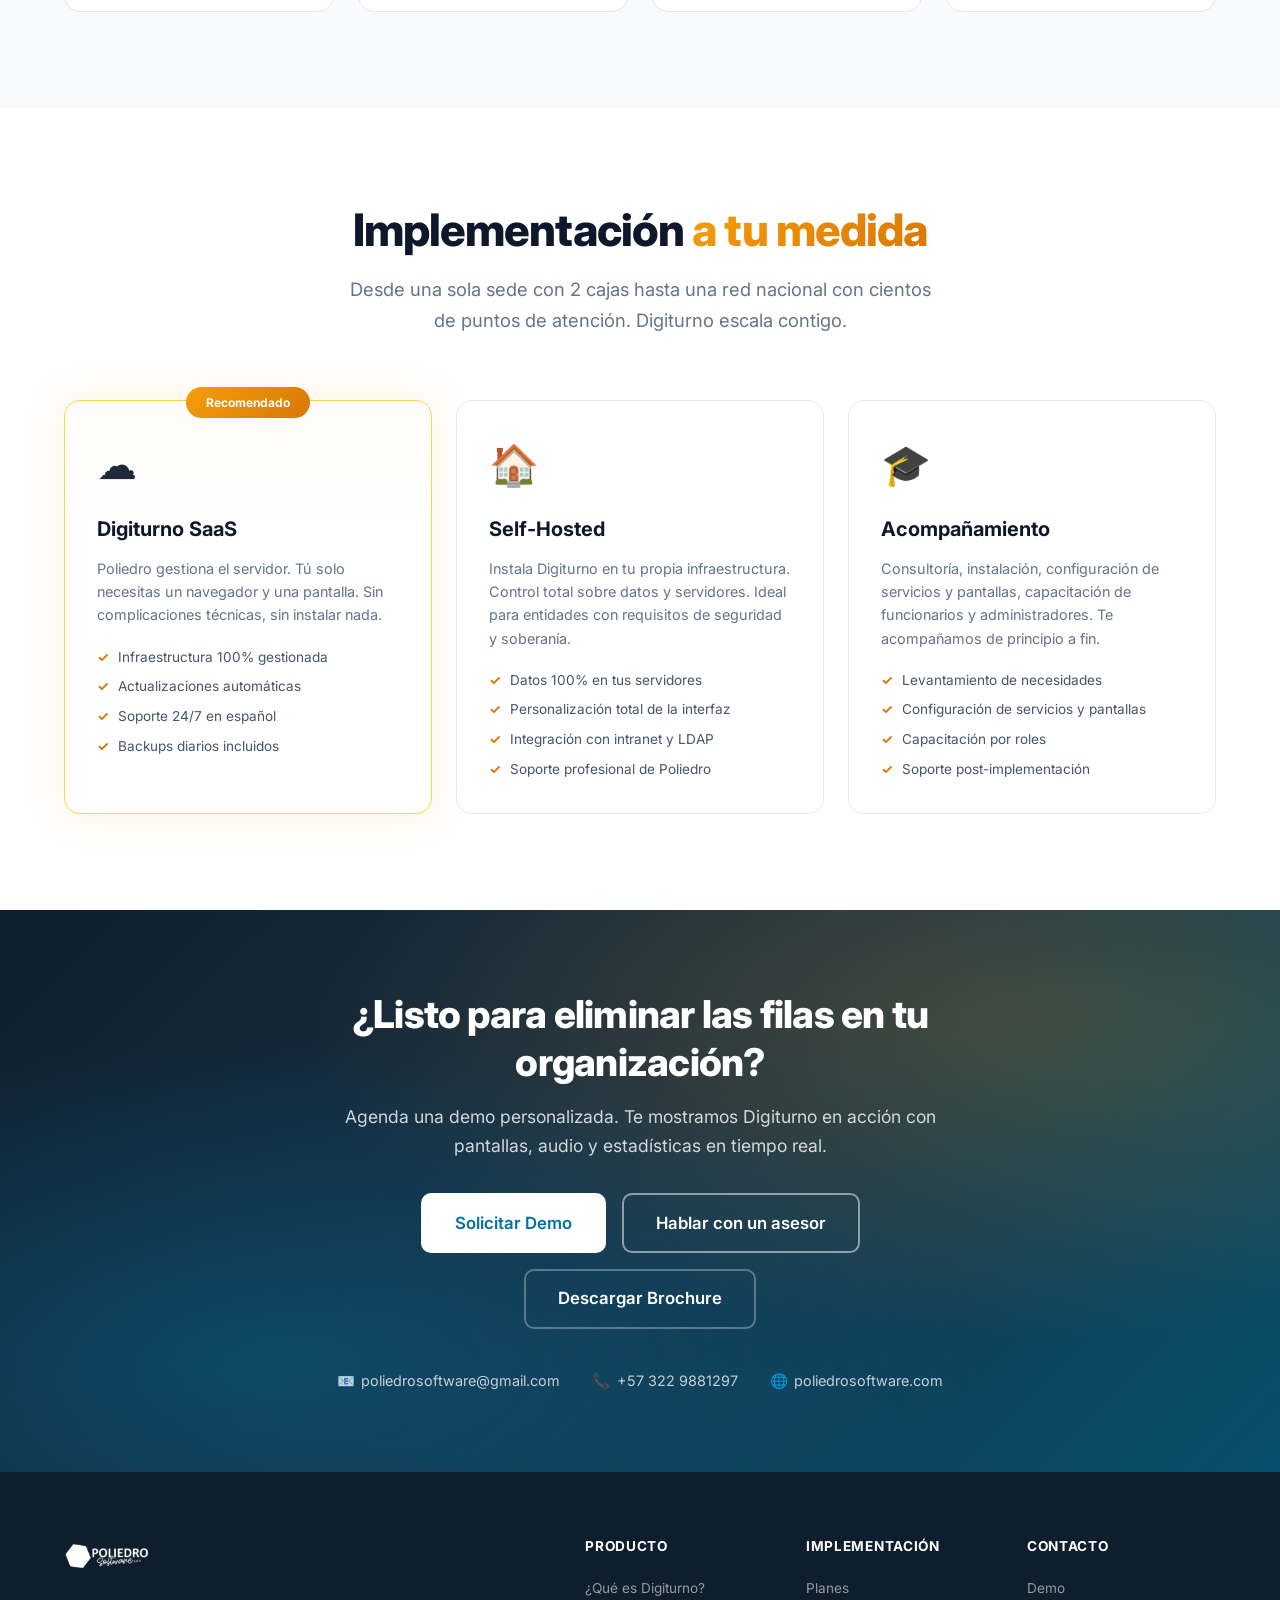
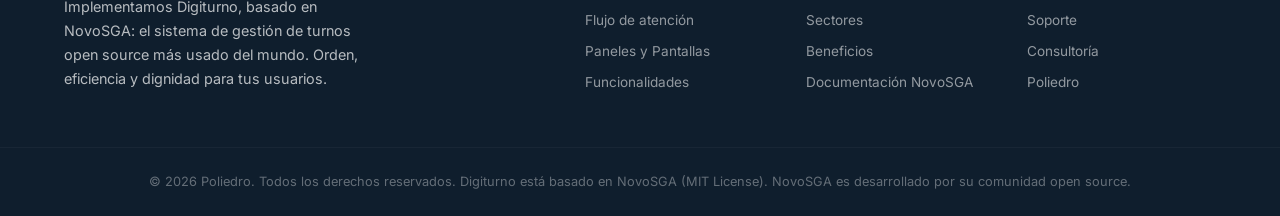
==== commit e479ce14: "feat: Update contact information and add floating call button across multiple pages - Updated phone " ====
--- a/digiturno/index.html
+++ b/digiturno/index.html
@@ -21,8 +21,10 @@
       </a>
       <div class="nav-links" id="navLinks">
         <a href="#que-es" class="nav-link">¿Qué es?</a>
+        <a href="#video" class="nav-link">Video</a>
         <a href="#flujo" class="nav-link">Flujo</a>
         <a href="#paneles" class="nav-link">Paneles</a>
+        <a href="#componentes" class="nav-link">Componentes</a>
         <a href="#features" class="nav-link">Funcionalidades</a>
         <a href="#sectores" class="nav-link">Sectores</a>
         <a href="#planes" class="nav-link">Planes</a>
@@ -46,7 +48,7 @@
           Elimina las filas físicas: <span class="text-gradient">gestión de turnos inteligente</span> para tu organización
         </h1>
         <p class="hero-subtitle">
-          Digiturno transforma la espera de tus usuarios en una experiencia ordenada y eficiente. Ticket digital, pantallas de llamado, audio, prioridad y estadísticas en tiempo real. Basado en NovoSGA, el sistema de turnos open source más usado del mundo.
+          Tus usuarios hacen filas de pie durante horas. Se quejan, se estresan y tú no tienes idea de cuánto tardas en atender a cada uno ni cuántos pasan por cada ventanilla al día. Digiturno pone orden desde el primer minuto.
         </p>
         <div class="hero-cta">
           <a href="#" id="zammad-feedback-form-hero" class="btn btn-primary btn-lg">Agenda una demo gratuita</a>
@@ -114,6 +116,23 @@
     </div>
   </section>
 
+  <!-- VIDEO DEMO -->
+  <section class="section section-alt" id="video">
+    <div class="container">
+      <div class="section-header">
+        <span class="section-badge">Demo en video</span>
+        <h2 class="section-title">Mira <span class="text-gradient">Digiturno</span> en acción</h2>
+        <p class="section-subtitle">Un recorrido rápido por los tres componentes: kiosco, pantalla de llamado y ventanilla de atención funcionando en tiempo real.</p>
+      </div>
+      <div class="video-container">
+        <video controls poster="logo_poliedro.png" class="video-player">
+          <source src="digiturno.mp4" type="video/mp4">
+          Tu navegador no soporta reproducción de video.
+        </video>
+      </div>
+    </div>
+  </section>
+
   <!-- ¿QUÉ ES DIGITURNO? -->
   <section class="section" id="que-es">
     <div class="container">
@@ -350,6 +369,126 @@
     </div>
   </section>
 
+  <!-- COMPONENTES FÍSICOS -->
+  <section class="section section-alt" id="componentes">
+    <div class="container">
+      <div class="section-header">
+        <h2 class="section-title">Los tres componentes del <span class="text-gradient">Digiturno</span></h2>
+        <p class="section-subtitle">Así se ve una implementación real: el kiosco donde el usuario saca su ticket, la pantalla donde ve los llamados y la ventanilla donde es atendido.</p>
+      </div>
+      <div class="flujo-mapa">
+        <svg viewBox="0 0 1100 520" xmlns="http://www.w3.org/2000/svg" class="flujo-svg">
+          <defs>
+            <filter id="compShadow"><feDropShadow dx="0" dy="4" stdDeviation="6" flood-opacity="0.12"/></filter>
+            <filter id="compGlow"><feDropShadow dx="0" dy="4" stdDeviation="8" flood-opacity="0.25"/></filter>
+            <linearGradient id="compGrad" x1="0%" y1="0%" x2="100%" y2="100%">
+              <stop offset="0%" stop-color="#f59e0b"/><stop offset="100%" stop-color="#d97706"/>
+            </linearGradient>
+          </defs>
+
+          <!-- Fondo del escenario -->
+          <rect x="30" y="10" width="1040" height="500" rx="20" fill="#f8fafc" stroke="#e2e8f0" stroke-width="1.5"/>
+          <!-- Piso -->
+          <rect x="30" y="390" width="1040" height="120" rx="0 0 20 20" fill="#e2e8f0" opacity="0.5"/>
+
+          <!-- ===== 1. KIOSCO / PEDESTAL ===== -->
+          <!-- Base del kiosco -->
+          <rect x="115" y="330" width="80" height="60" rx="6" fill="#64748b"/>
+          <rect x="125" y="300" width="60" height="35" rx="4" fill="#334155"/>
+          <!-- Pantalla del kiosco -->
+          <rect x="85" y="120" width="140" height="185" rx="12" fill="white" stroke="#cbd5e1" stroke-width="1.5" filter="url(#compShadow)"/>
+          <!-- Barra superior kiosco -->
+          <rect x="85" y="120" width="140" height="32" rx="12" fill="url(#compGrad)"/>
+          <rect x="85" y="138" width="140" height="14" fill="url(#compGrad)"/>
+          <text x="155" y="141" text-anchor="middle" font-family="Inter,sans-serif" font-size="11" font-weight="700" fill="white">🖥️ Kiosco</text>
+          <!-- Botones en kiosco -->
+          <rect x="100" y="168" width="110" height="32" rx="6" fill="#f1f5f9" stroke="#e2e8f0"/>
+          <text x="155" y="189" text-anchor="middle" font-family="Inter,sans-serif" font-size="10" font-weight="600" fill="#334155">💼 Trámites</text>
+          <rect x="100" y="206" width="110" height="32" rx="6" fill="#f1f5f9" stroke="#e2e8f0"/>
+          <text x="155" y="227" text-anchor="middle" font-family="Inter,sans-serif" font-size="10" font-weight="600" fill="#334155">📄 Documentos</text>
+          <rect x="100" y="244" width="110" height="32" rx="6" fill="#f8fafc" stroke="#d97706" stroke-width="1.5"/>
+          <text x="155" y="265" text-anchor="middle" font-family="Inter,sans-serif" font-size="10" font-weight="600" fill="#d97706">💰 Pagos</text>
+          <!-- Ticket saliendo -->
+          <rect x="195" y="290" width="35" height="16" rx="3" fill="white" stroke="#cbd5e1" stroke-width="0.8"/>
+          <text x="212" y="301" text-anchor="middle" font-family="Inter,sans-serif" font-size="6" fill="#64748b">A042</text>
+          <!-- Flecha salida ticket -->
+          <path d="M230 298 L255 298" stroke="#d97706" stroke-width="1.5" marker-end="url(#dtArrow)" fill="none"/>
+
+          <!-- ===== 2. PANTALLA TV ===== -->
+          <!-- Soporte de pared -->
+          <rect x="460" y="85" width="10" height="50" rx="3" fill="#94a3b8"/>
+          <rect x="455" y="80" width="20" height="10" rx="3" fill="#64748b"/>
+          <!-- TV Screen -->
+          <rect x="350" y="55" width="230" height="145" rx="10" fill="#1e293b" stroke="#334155" stroke-width="2.5" filter="url(#compGlow)"/>
+          <!-- Brillo de pantalla -->
+          <rect x="350" y="55" width="230" height="145" rx="10" fill="url(#compGrad)" opacity="0.04"/>
+          <!-- Contenido TV -->
+          <text x="465" y="78" text-anchor="middle" font-family="Inter,sans-serif" font-size="13" font-weight="700" fill="white">📺 Panel de Llamado</text>
+          <rect x="365" y="90" width="200" height="42" rx="6" fill="rgba(16,185,129,0.12)" stroke="rgba(16,185,129,0.25)"/>
+          <text x="465" y="108" text-anchor="middle" font-family="Inter,sans-serif" font-size="10" fill="#4ade80">EN ATENCIÓN</text>
+          <text x="465" y="125" text-anchor="middle" font-family="Inter,sans-serif" font-size="18" font-weight="900" fill="white">A042 → Caja 3</text>
+          <rect x="365" y="138" width="200" height="26" rx="4" fill="rgba(255,255,255,0.04)"/>
+          <text x="465" y="156" text-anchor="middle" font-family="Inter,sans-serif" font-size="9" fill="#94a3b8">Próximos: A043 · P012 · A044 · A045</text>
+          <!-- Ondas de audio -->
+          <path d="M590 115 Q600 108 590 100" stroke="#94a3b8" stroke-width="1" fill="none" opacity="0.5"/>
+          <path d="M595 120 Q608 108 595 95" stroke="#94a3b8" stroke-width="1" fill="none" opacity="0.4"/>
+          <!-- Etiqueta audio -->
+          <text x="610" y="118" font-family="Inter,sans-serif" font-size="8" fill="#94a3b8">🔊</text>
+
+          <!-- ===== 3. VENTANILLA / ASESOR ===== -->
+          <!-- Escritorio -->
+          <rect x="730" y="310" width="180" height="12" rx="3" fill="#8b5cf6" opacity="0.6"/>
+          <rect x="750" y="280" width="140" height="35" rx="4" fill="#475569"/>
+          <!-- Monitor del asesor -->
+          <rect x="755" y="240" width="130" height="42" rx="6" fill="white" stroke="#cbd5e1" stroke-width="1.2" filter="url(#compShadow)"/>
+          <rect x="755" y="240" width="130" height="14" rx="6" fill="#0072a1"/>
+          <rect x="755" y="248" width="130" height="6" fill="#0072a1"/>
+          <text x="820" y="244" text-anchor="middle" font-family="Inter,sans-serif" font-size="8" font-weight="600" fill="white">💻 Panel Agente</text>
+          <text x="820" y="265" text-anchor="middle" font-family="Inter,sans-serif" font-size="8" fill="#475569">Turno: A042 · Caja 3</text>
+          <text x="820" y="277" text-anchor="middle" font-family="Inter,sans-serif" font-size="7" fill="#94a3b8">Atendidos hoy: 27</text>
+          <!-- Botón siguiente -->
+          <rect x="775" y="255" width="90" height="20" rx="4" fill="rgba(16,185,129,0.15)" stroke="rgba(16,185,129,0.3)"/>
+          <text x="820" y="269" text-anchor="middle" font-family="Inter,sans-serif" font-size="8" font-weight="600" fill="#059669">Llamar siguiente →</text>
+          <!-- Asesor (persona simplificada) -->
+          <circle cx="820" cy="215" r="14" fill="#e2e8f0"/>
+          <circle cx="820" cy="210" r="8" fill="#cbd5e1"/>
+          <ellipse cx="820" cy="230" rx="18" ry="8" fill="#cbd5e1"/>
+          <!-- Mano en teclado -->
+          <circle cx="835" cy="255" r="4" fill="#e2e8f0"/>
+
+          <!-- Usuario sentado (lado izquierdo del escritorio) -->
+          <circle cx="700" cy="305" r="10" fill="#fcd34d" opacity="0.4"/>
+          <circle cx="700" cy="301" r="6" fill="#fcd34d" opacity="0.6"/>
+          <ellipse cx="700" cy="318" rx="14" ry="6" fill="#fcd34d" opacity="0.4"/>
+
+          <!-- ===== ETIQUETAS Y FLECHAS DE CONEXIÓN ===== -->
+          <!-- Etiqueta 1 -->
+          <rect x="70" y="45" width="170" height="28" rx="14" fill="rgba(245,158,11,0.1)" stroke="#fcd34d" stroke-width="1"/>
+          <text x="155" y="64" text-anchor="middle" font-family="Inter,sans-serif" font-size="11" font-weight="700" fill="#d97706">① El usuario saca su ticket</text>
+
+          <!-- Etiqueta 2 -->
+          <rect x="350" y="20" width="230" height="28" rx="14" fill="rgba(245,158,11,0.1)" stroke="#fcd34d" stroke-width="1"/>
+          <text x="465" y="39" text-anchor="middle" font-family="Inter,sans-serif" font-size="11" font-weight="700" fill="#d97706">② La pantalla muestra los llamados</text>
+
+          <!-- Etiqueta 3 -->
+          <rect x="730" y="200" width="240" height="28" rx="14" fill="rgba(16,185,129,0.1)" stroke="#4ade80" stroke-width="1"/>
+          <text x="850" y="219" text-anchor="middle" font-family="Inter,sans-serif" font-size="11" font-weight="700" fill="#059669">③ El asesor atiende y llama al siguiente</text>
+
+          <!-- Flechas de flujo entre componentes -->
+          <!-- Flecha 1→2 (kiosko a TV) -->
+          <path d="M225 210 L340 180" stroke="#f59e0b" stroke-width="1.5" stroke-dasharray="6,3" fill="none" marker-end="url(#dtArrow)" opacity="0.6"/>
+          <!-- Flecha 2→3 (TV a ventanilla) -->
+          <path d="M580 160 L730 240" stroke="#f59e0b" stroke-width="1.5" stroke-dasharray="6,3" fill="none" marker-end="url(#dtArrow)" opacity="0.6"/>
+
+          <!-- Barra inferior con resumen -->
+          <rect x="80" y="435" width="940" height="50" rx="12" fill="rgba(245,158,11,0.05)" stroke="#fcd34d" stroke-width="1" stroke-dasharray="6,3"/>
+          <text x="550" y="457" text-anchor="middle" font-family="Inter,sans-serif" font-size="12" font-weight="600" fill="#d97706">Los tres componentes funcionan en tiempo real conectados por red local. Sin cables especiales, sin hardware propietario.</text>
+          <text x="550" y="476" text-anchor="middle" font-family="Inter,sans-serif" font-size="10" fill="#64748b">Kiosco: tablet o PC táctil · TV: cualquier Smart TV o monitor con Chromecast/Fire Stick · Ventanilla: PC con navegador web</text>
+        </svg>
+      </div>
+    </div>
+  </section>
+
   <!-- CARACTERÍSTICAS -->
   <section class="section section-alt" id="features">
     <div class="container">
@@ -598,7 +737,7 @@
           <span>📧</span> poliedrosoftware@gmail.com
         </div>
         <div class="cta-contact-item">
-          <span>📞</span> +57 315 7690579
+          <span>📞</span> +57 322 9881297
         </div>
         <div class="cta-contact-item">
           <span>🌐</span> poliedrosoftware.com
@@ -646,8 +785,13 @@
   </footer>
 
   <!-- WHATSAPP FLOATING BUTTON -->
-  <a href="https://wa.me/573157690579" target="_blank" rel="noopener" class="whatsapp-float" aria-label="Chatea por WhatsApp">
+  <a href="https://wa.me/573229881297" target="_blank" rel="noopener" class="whatsapp-float" aria-label="Chatea por WhatsApp">
     <svg xmlns="http://www.w3.org/2000/svg" viewBox="0 0 448 512" width="28" height="28" fill="white"><path d="M380.9 97.1C339 55.1 283.2 32 223.9 32c-122.4 0-222 99.6-222 222 0 39.1 10.2 77.3 29.6 111L0 480l117.7-30.9c32.4 17.7 68.9 27 106.1 27h.1c122.3 0 224.1-99.6 224.1-222 0-59.3-25.2-115-67.1-157zm-157 341.6c-33.2 0-65.7-8.9-94-25.7l-6.7-4-69.8 18.3L72 359.2l-4.4-7c-18.5-29.4-28.2-63.3-28.2-98.2 0-101.7 82.8-184.5 184.6-184.5 49.3 0 95.6 19.2 130.4 54.1 34.8 34.9 56.2 81.2 54.1 130.5 0 101.8-84.9 184.6-186.6 184.6zm101.2-138.2c-5.5-2.8-32.8-16.2-37.9-18-5.1-1.9-8.8-2.8-12.5 2.8-3.7 5.6-14.3 18-17.6 21.8-3.2 3.7-6.5 4.2-12 1.4-32.6-16.3-54-29.1-75.5-66-5.7-9.8 5.7-9.1 16.3-30.3 1.8-3.7.9-6.9-.5-9.7-1.4-2.8-12.5-30.1-17.1-41.2-4.5-10.8-9.1-9.3-12.5-9.5-3.2-.2-6.9-.2-10.6-.2-3.7 0-9.7 1.4-14.8 6.9-5.1 5.6-19.4 19-19.4 46.3 0 27.3 19.9 53.7 22.6 57.4 2.8 3.7 39.1 59.7 94.8 83.8 35.2 15.2 49 16.5 66.6 13.9 10.7-1.6 32.8-13.4 37.4-26.4 4.6-13 4.6-24.1 3.2-26.4-1.3-2.5-5-3.9-10.5-6.6z"/></svg>
+  </a>
+
+  <!-- FLOATING CALL BUTTON -->
+  <a href="tel:+573229881297" class="llamar-float" aria-label="Llamar ahora">
+    <svg xmlns="http://www.w3.org/2000/svg" viewBox="0 0 512 512" width="26" height="26" fill="white"><path d="M164.9 24.6c-7.7-18.6-28-28.5-47.4-23.2l-88 24C12.1 30.2 0 46 0 64C0 311.4 200.6 512 448 512c18 0 33.8-12.1 38.6-29.5l24-88c5.3-19.4-4.6-39.7-23.2-47.4l-96-40c-16.3-6.8-35.2-2.1-46.3 11.6L304.7 368C234.3 334.7 177.3 277.7 144 207.3L193.3 167c13.7-11.2 18.4-30 11.6-46.3l-40-96z"/></svg>
   </a>
 
   <!-- FLOATING CHAT BUTTON -->
--- a/digiturno/styles.css
+++ b/digiturno/styles.css
@@ -987,6 +987,43 @@
 .whatsapp-float:hover {
   transform: scale(1.1);
   box-shadow: 0 6px 24px rgba(37, 211, 102, 0.5);
+}
+
+/* ===== VIDEO ===== */
+.video-container {
+  max-width: 900px;
+  margin: 0 auto;
+  border-radius: var(--radius-lg);
+  overflow: hidden;
+  box-shadow: var(--shadow-xl);
+}
+
+.video-player {
+  width: 100%;
+  display: block;
+}
+
+/* ===== CALL FLOATING BUTTON ===== */
+.llamar-float {
+  position: fixed;
+  bottom: 180px;
+  right: 24px;
+  z-index: 997;
+  width: 60px;
+  height: 60px;
+  background: #10b981;
+  border-radius: 50%;
+  display: flex;
+  align-items: center;
+  justify-content: center;
+  box-shadow: 0 4px 16px rgba(16, 185, 129, 0.4);
+  transition: transform 0.3s ease, box-shadow 0.3s ease;
+  text-decoration: none;
+}
+
+.llamar-float:hover {
+  transform: scale(1.1);
+  box-shadow: 0 6px 24px rgba(16, 185, 129, 0.55);
 }
 
 /* ===== CHAT FLOATING BUTTON ===== */
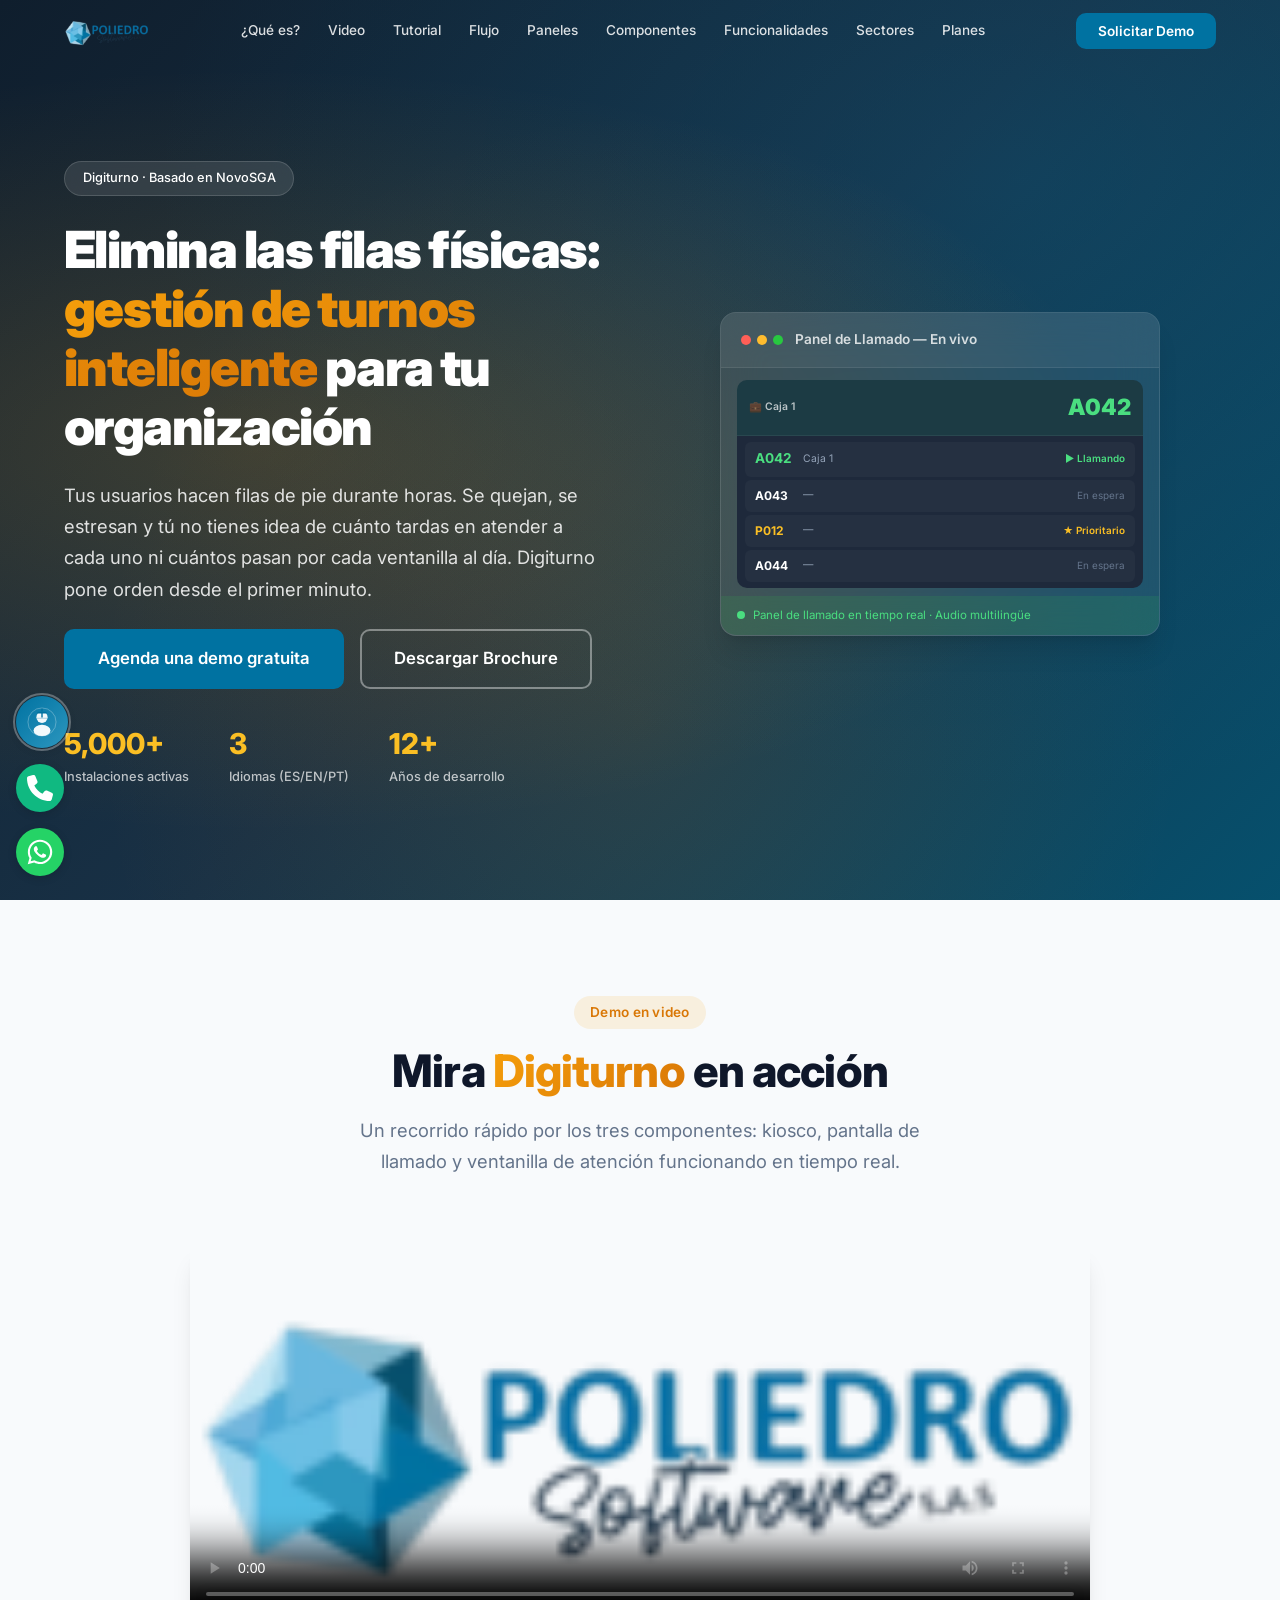
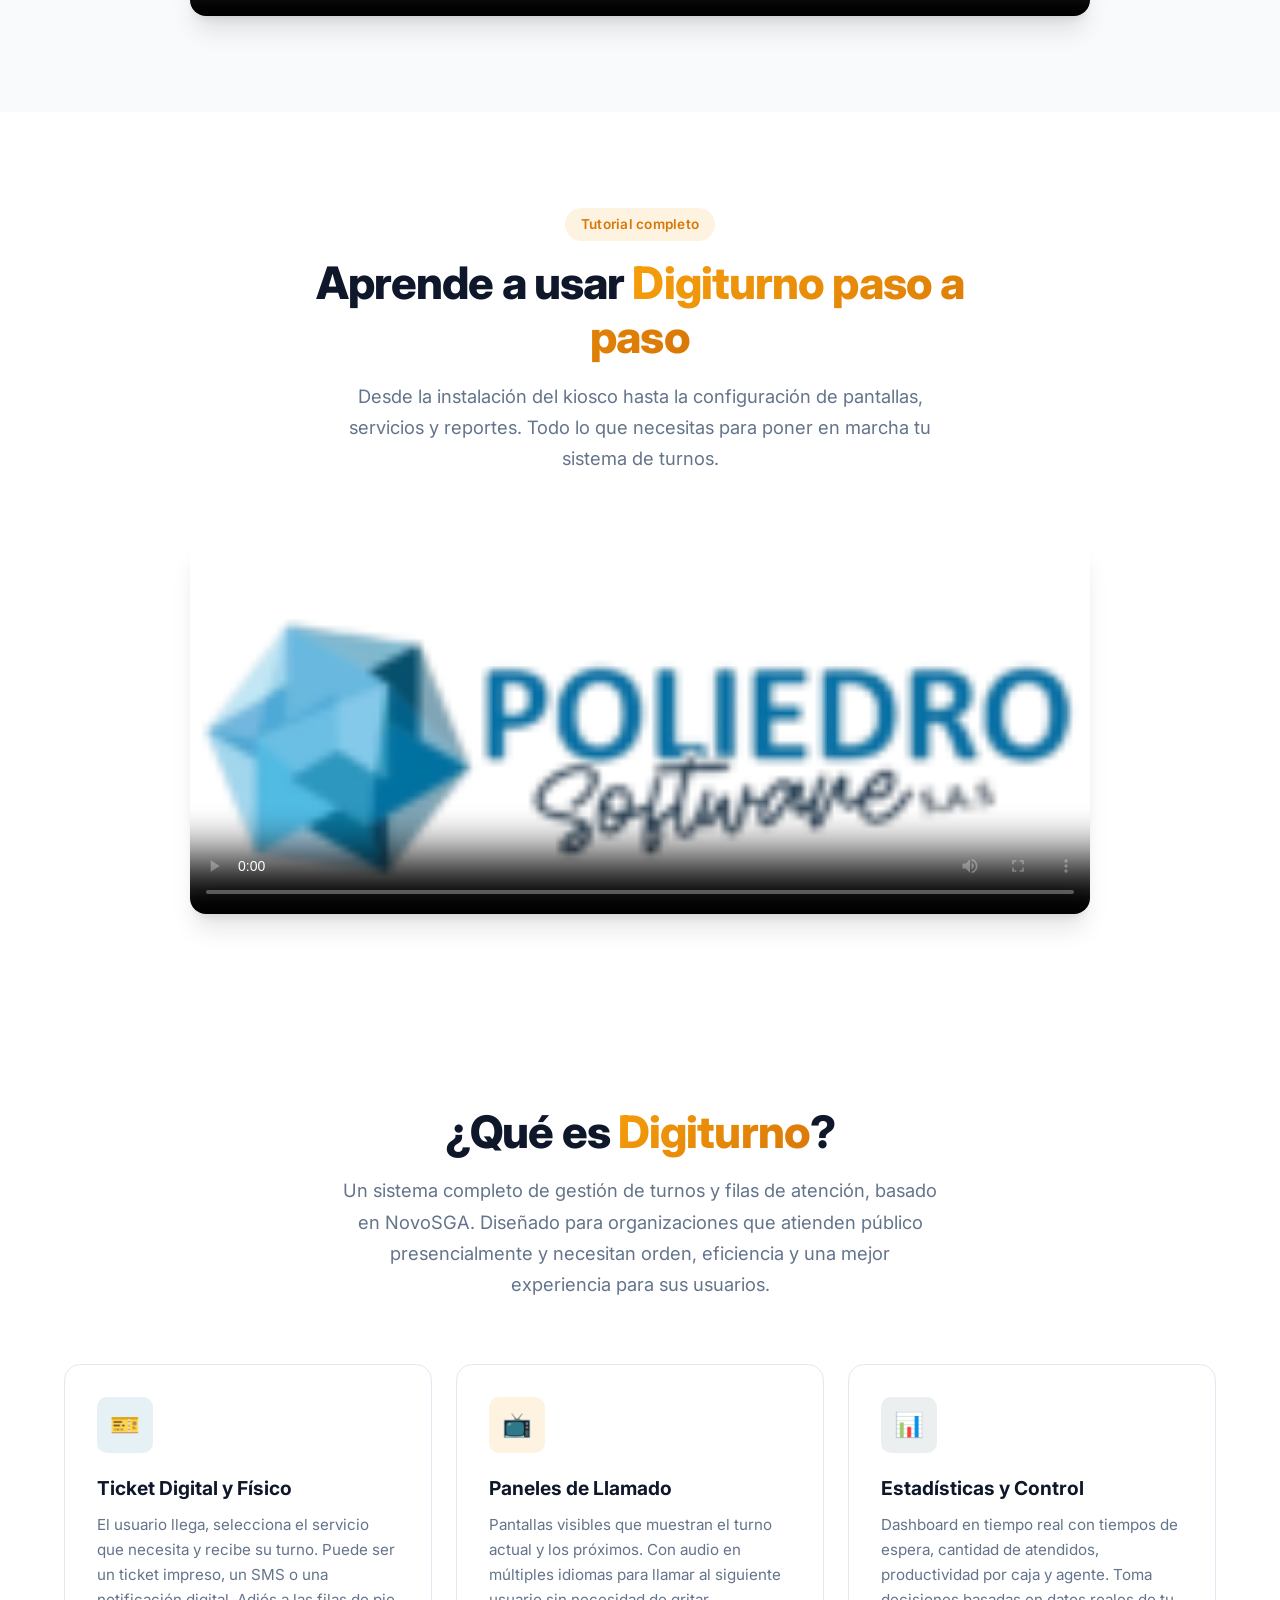
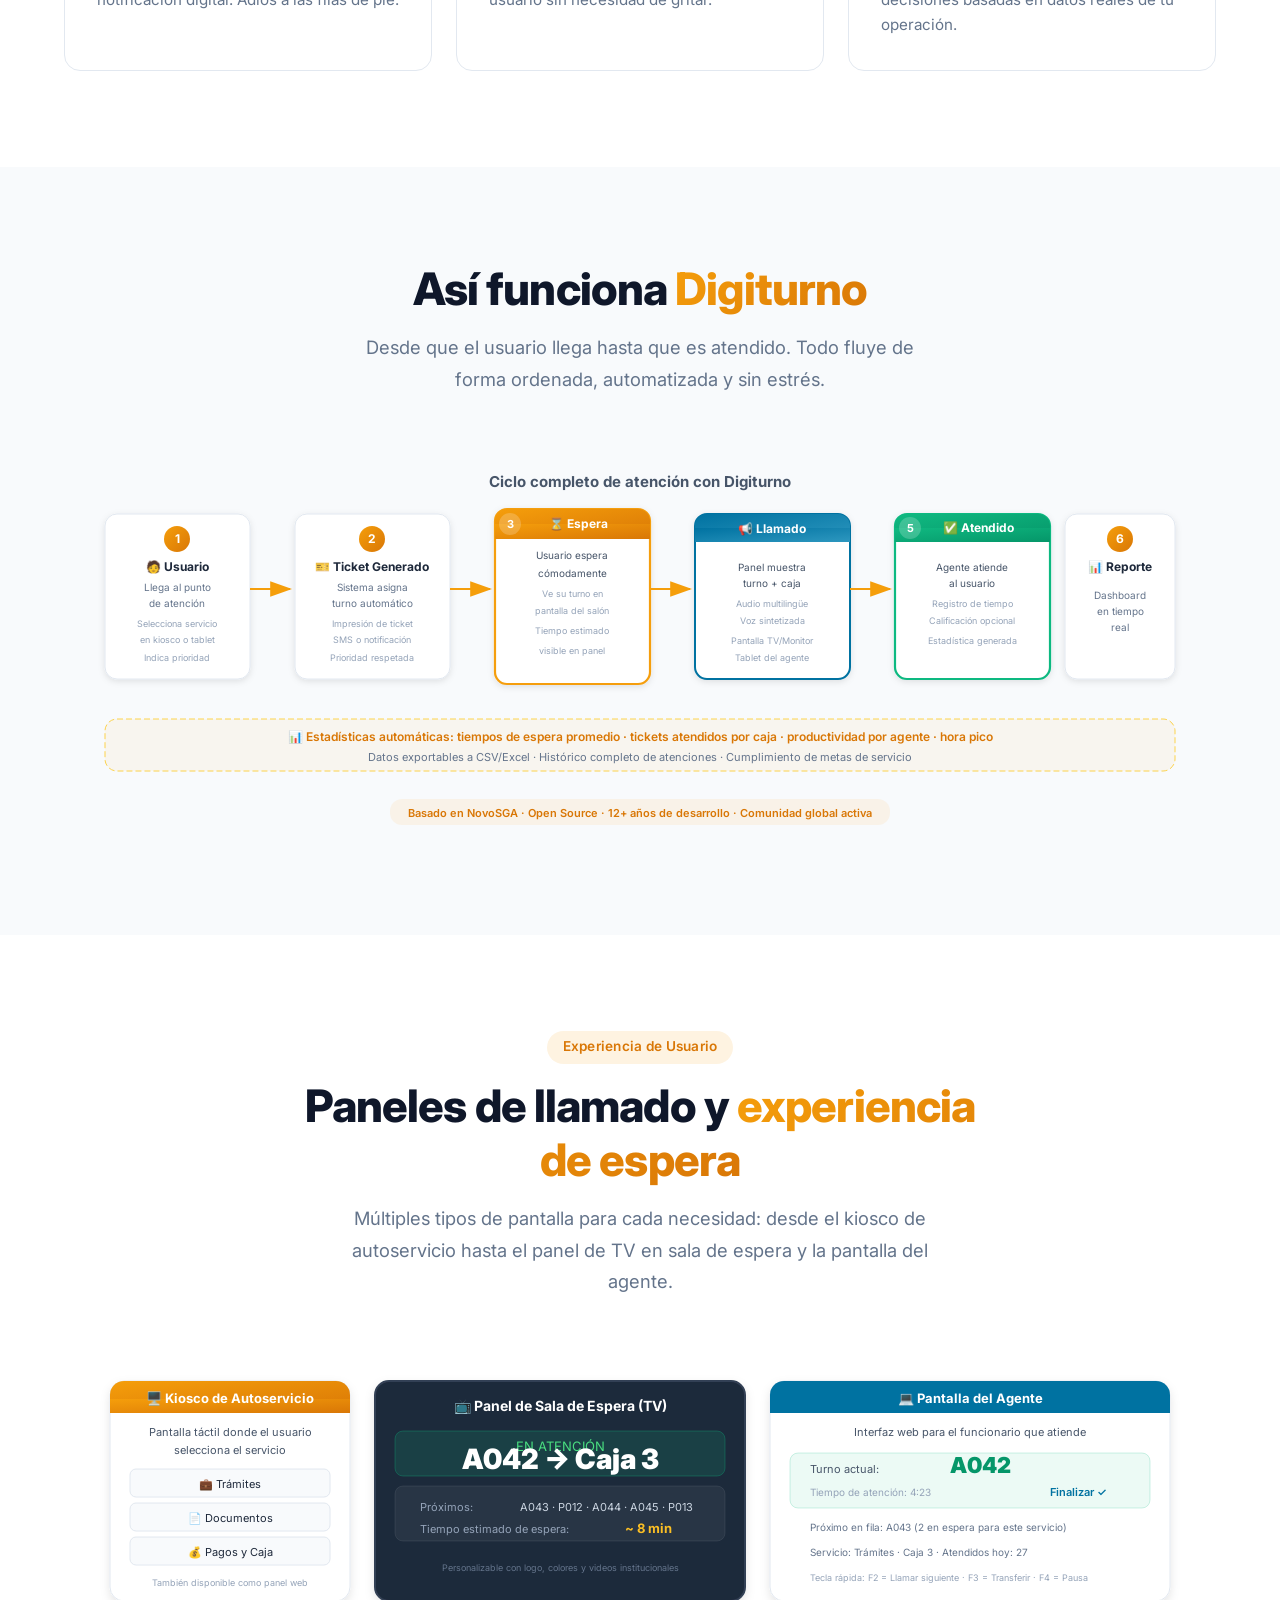
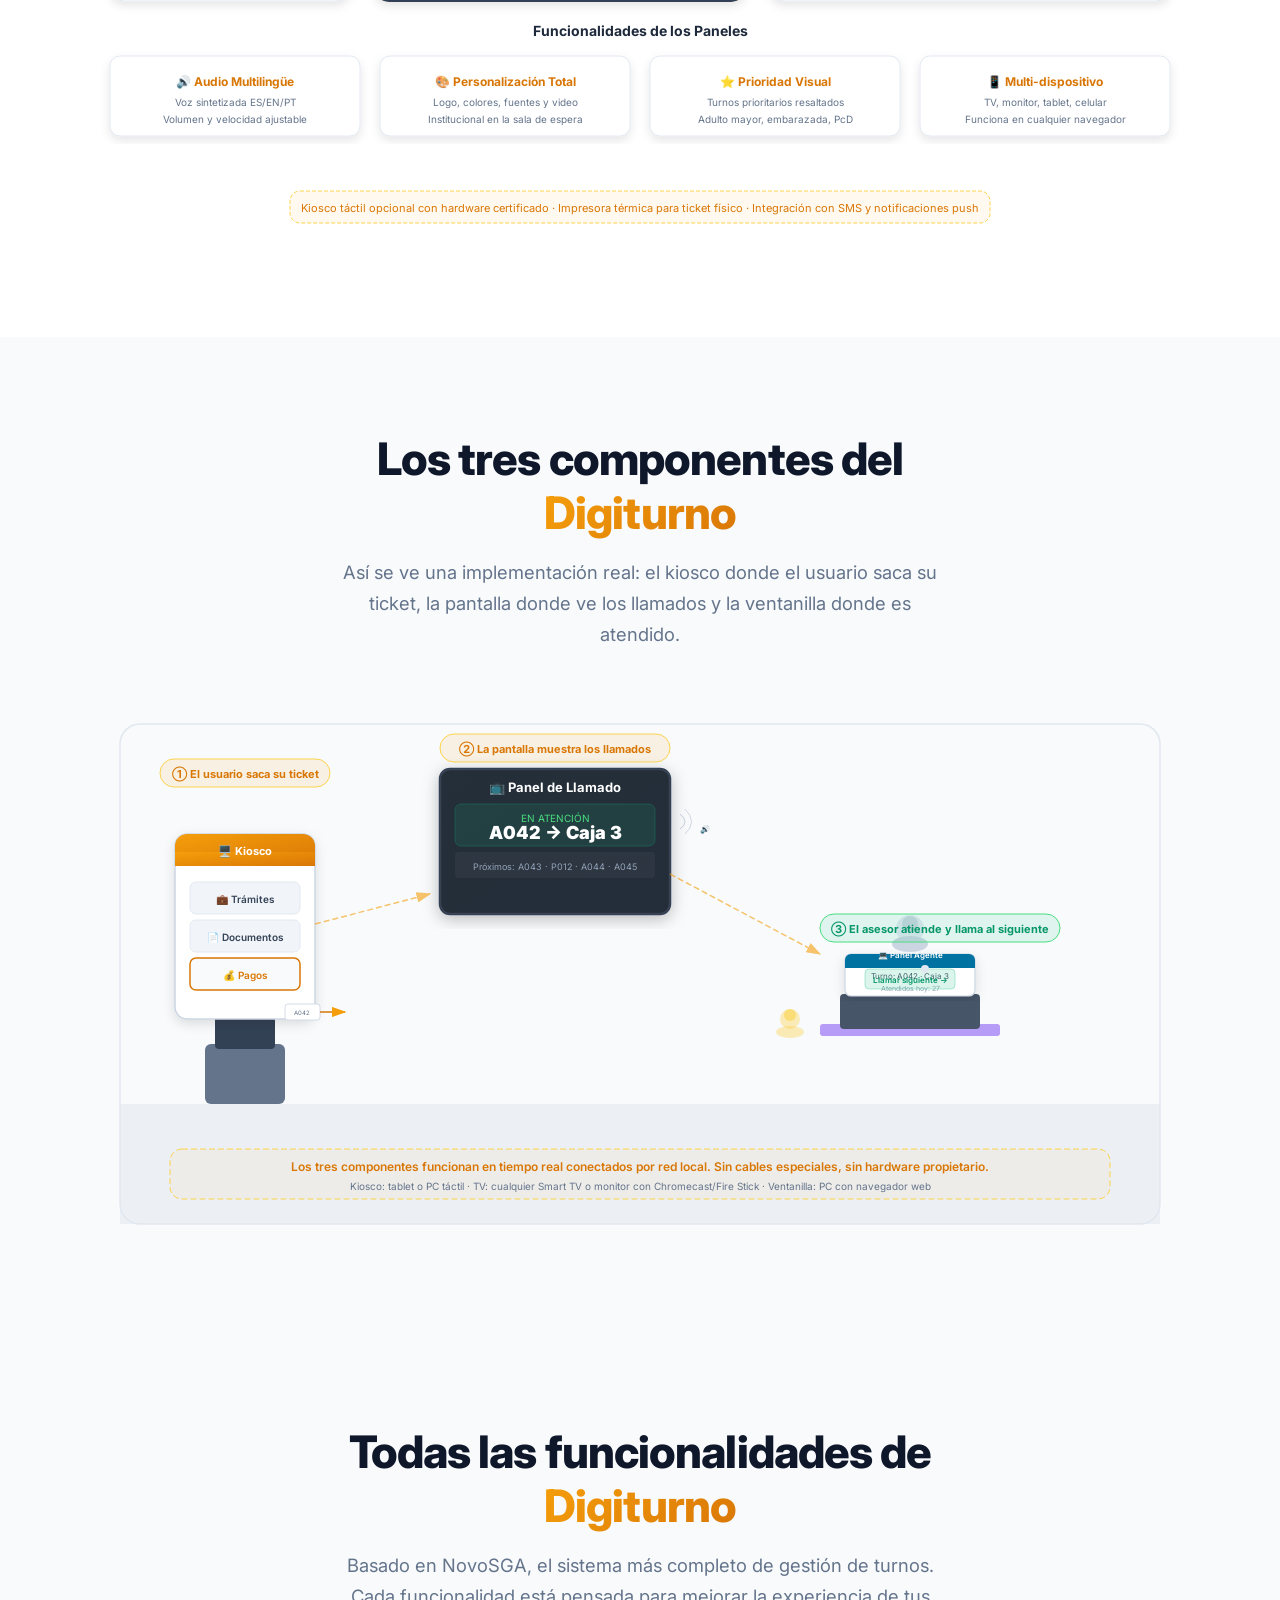
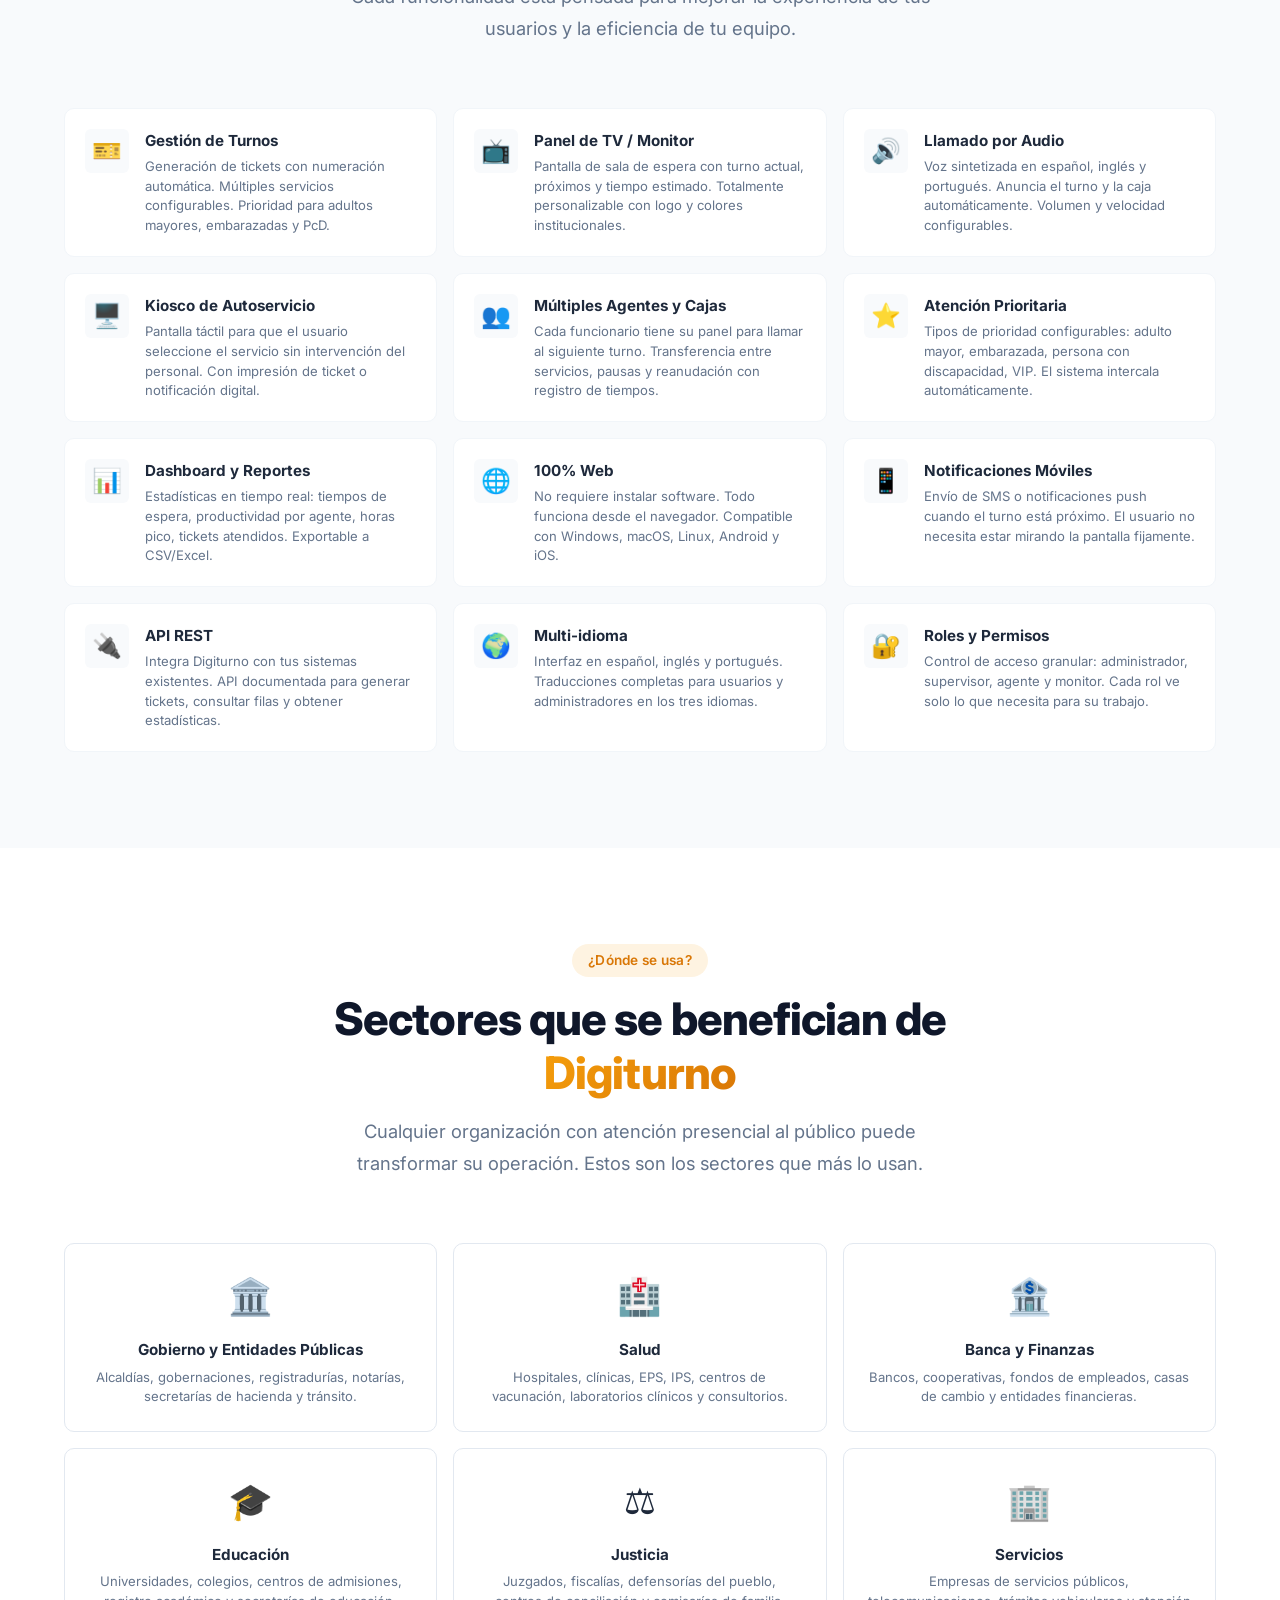
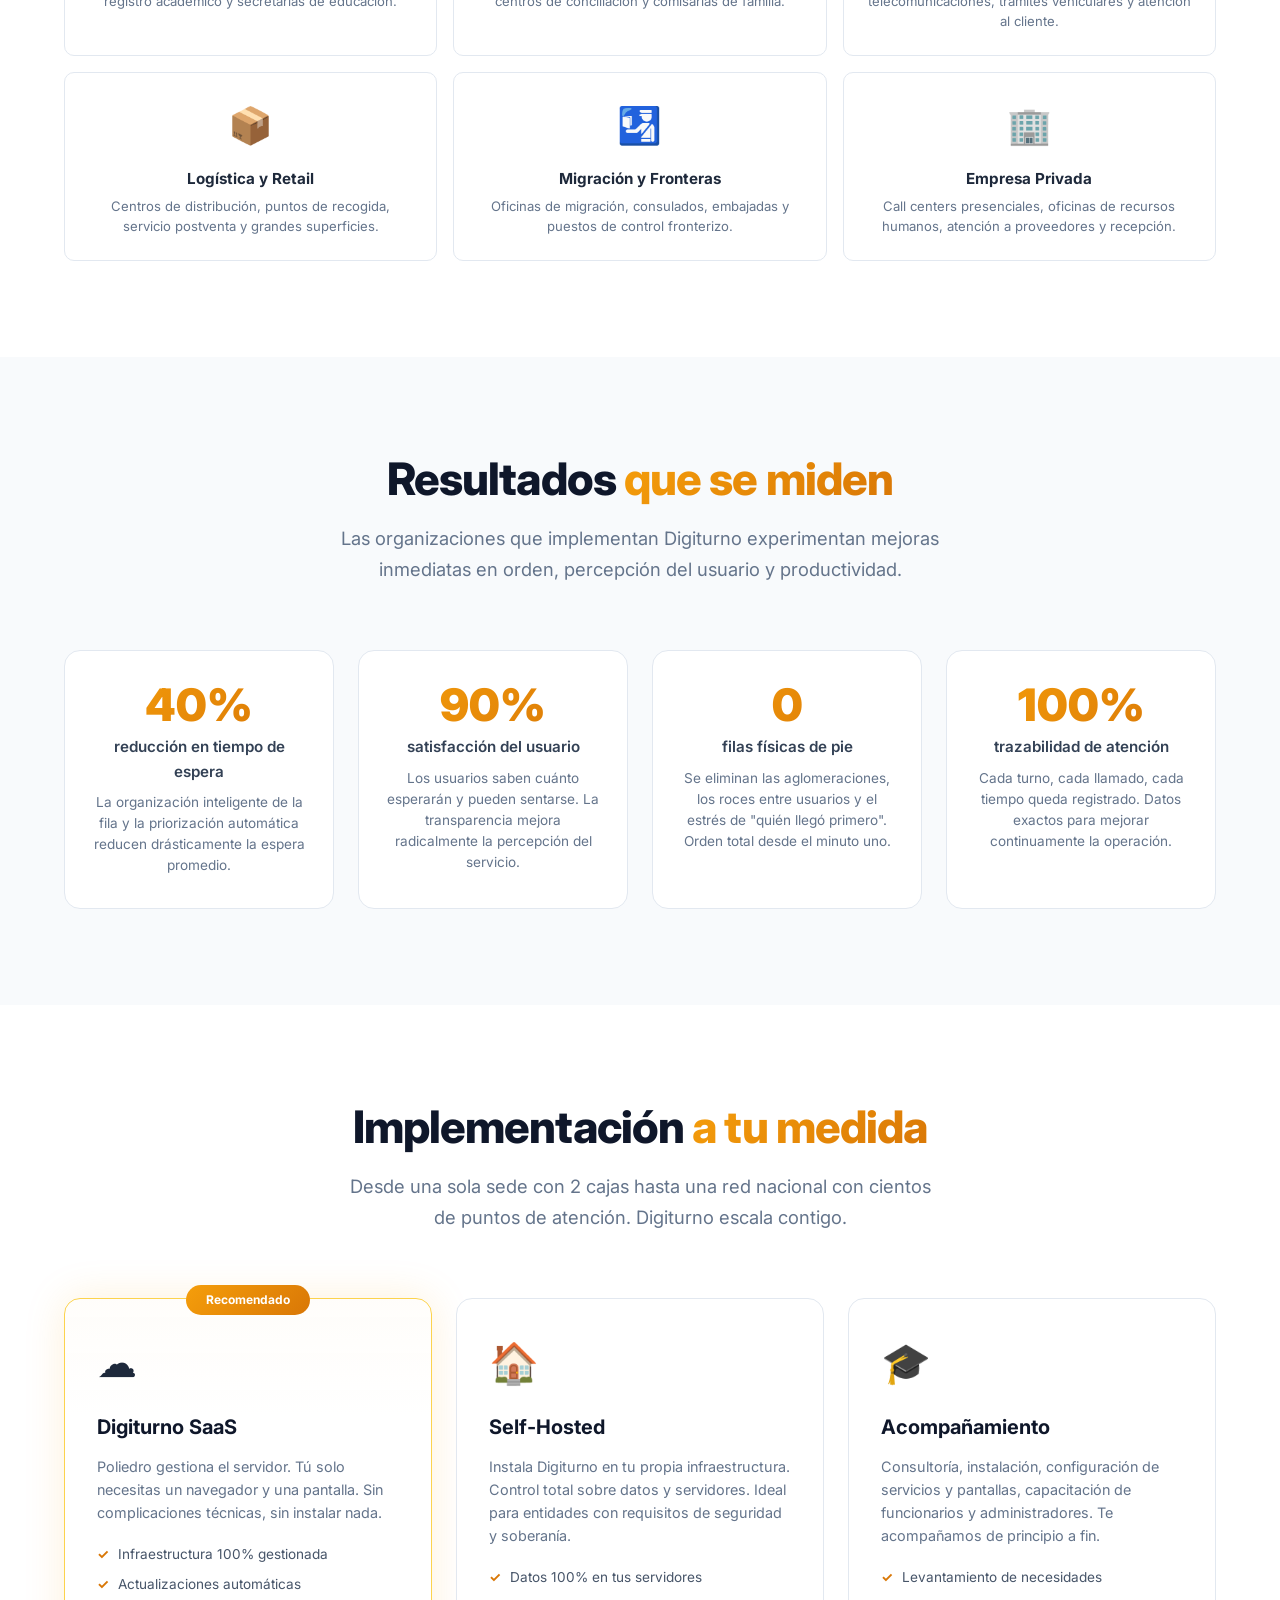
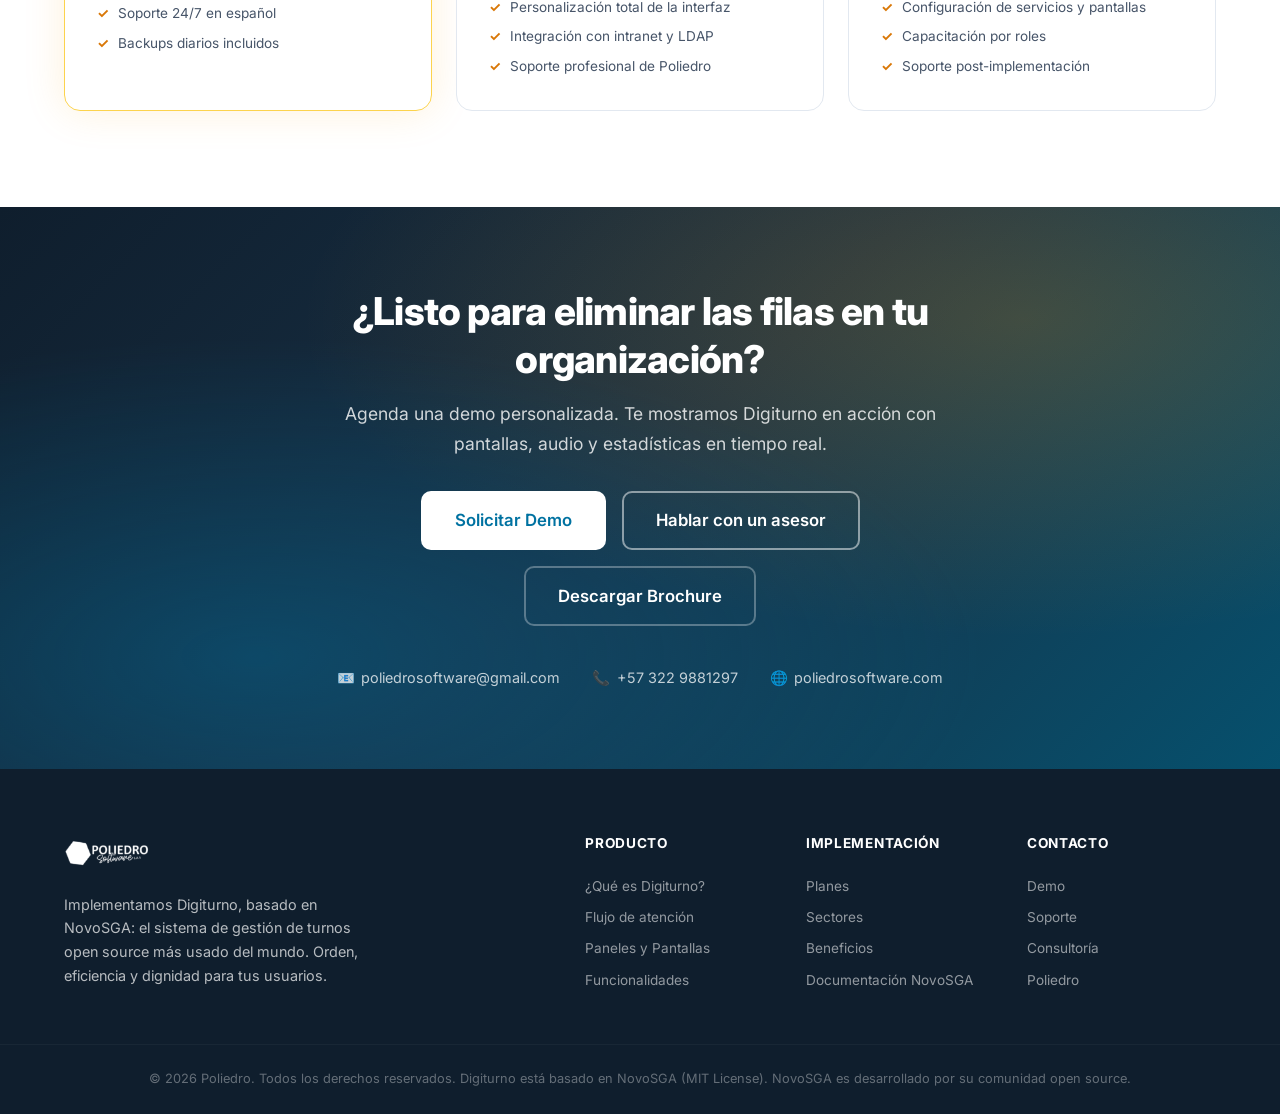
==== commit ca96cc99: "Enhance Odoo and PQRS web pages with improved SEO, metadata, and user interface updates - Updated pa" ====
--- a/digiturno/index.html
+++ b/digiturno/index.html
@@ -3,8 +3,32 @@
 <head>
   <meta charset="UTF-8">
   <meta name="viewport" content="width=device-width, initial-scale=1.0">
-  <title>Digiturno | Sistema de Gestión de Turnos y Filas | Poliedro</title>
-  <meta name="description" content="Digiturno: sistema inteligente de gestión de turnos y filas basado en NovoSGA. Paneles de llamado, ticket digital, estadísticas y multi-servicio. Open Source.">
+  <title>Digiturno | Sistema de Gestión de Turnos y Filas | Basado en NovoSGA | Poliedro</title>
+  <meta name="description" content="Digiturno: sistema de gestión de turnos y filas basado en NovoSGA. Kiosco de tickets, pantalla de llamado, audio multilingüe y estadísticas en tiempo real. Ideal para gobierno, salud y banca.">
+  <meta name="keywords" content="sistema de turnos, gestión de filas, turnos digitales, Digiturno, NovoSGA, tickets de atención, pantalla de llamado, kiosco autoservicio, software turnos, turnos bancos, turnos EPS, turnos gobierno, Poliedro">
+  <meta name="robots" content="index, follow">
+  <link rel="canonical" href="https://www.poliedrocloud.com/digiturnos">
+  <meta property="og:title" content="Digiturno | Sistema de Gestión de Turnos | Poliedro">
+  <meta property="og:description" content="Elimina las filas físicas. Tickets, pantalla de llamado, audio y estadísticas en tiempo real.">
+  <meta property="og:type" content="website">
+  <meta property="og:url" content="https://www.poliedrocloud.com/digiturnos">
+  <meta property="og:image" content="https://www.poliedrocloud.com/digiturnos/logo_poliedro.png">
+  <meta name="twitter:card" content="summary_large_image">
+  <meta name="twitter:title" content="Digiturno | Turnos Digitales | Poliedro">
+  <meta name="twitter:description" content="Sistema de turnos digitales. Kiosco, pantalla TV, audio. Sin filas, sin estrés.">
+  <meta name="twitter:image" content="https://www.poliedrocloud.com/digiturnos/logo_poliedro.png">
+  <script type="application/ld+json">
+  {
+    "@context": "https://schema.org",
+    "@type": "SoftwareApplication",
+    "name": "Digiturno",
+    "operatingSystem": "Web, Linux",
+    "applicationCategory": "BusinessApplication",
+    "description": "Sistema de gestión de turnos y filas basado en NovoSGA. Kiosco de autoservicio, pantalla de llamado, audio multilingüe y estadísticas en tiempo real.",
+    "url": "https://www.poliedrocloud.com/digiturnos",
+    "offers": { "@type": "Offer", "priceCurrency": "COP", "availability": "https://schema.org/InStock" }
+  }
+  </script>
   <link rel="preconnect" href="https://fonts.googleapis.com">
   <link rel="preconnect" href="https://fonts.gstatic.com" crossorigin>
   <link href="https://fonts.googleapis.com/css2?family=Inter:wght@300;400;500;600;700;800;900&display=swap" rel="stylesheet">
@@ -17,11 +41,12 @@
   <nav class="navbar" id="navbar">
     <div class="container nav-container">
       <a href="#" class="nav-logo">
-        <img src="logo_poliedro.png" alt="Poliedro" class="nav-logo-img">
+        <img src="logo_poliedro.png" alt="Poliedro - Digiturno Gestión de Filas" class="nav-logo-img">
       </a>
       <div class="nav-links" id="navLinks">
         <a href="#que-es" class="nav-link">¿Qué es?</a>
         <a href="#video" class="nav-link">Video</a>
+        <a href="#tutorial" class="nav-link">Tutorial</a>
         <a href="#flujo" class="nav-link">Flujo</a>
         <a href="#paneles" class="nav-link">Paneles</a>
         <a href="#componentes" class="nav-link">Componentes</a>
@@ -133,6 +158,23 @@
     </div>
   </section>
 
+  <!-- VIDEO TUTORIAL -->
+  <section class="section" id="tutorial">
+    <div class="container">
+      <div class="section-header">
+        <span class="section-badge">Tutorial completo</span>
+        <h2 class="section-title">Aprende a usar <span class="text-gradient">Digiturno paso a paso</span></h2>
+        <p class="section-subtitle">Desde la instalación del kiosco hasta la configuración de pantallas, servicios y reportes. Todo lo que necesitas para poner en marcha tu sistema de turnos.</p>
+      </div>
+      <div class="video-container">
+        <video controls poster="logo_poliedro.png" class="video-player">
+          <source src="digiturno-tutorial.mp4" type="video/mp4">
+          Tu navegador no soporta reproducción de video.
+        </video>
+      </div>
+    </div>
+  </section>
+
   <!-- ¿QUÉ ES DIGITURNO? -->
   <section class="section" id="que-es">
     <div class="container">
@@ -795,21 +837,20 @@
   </a>
 
   <!-- FLOATING CHAT BUTTON -->
-  <button class="chat-float open-zammad-chat" aria-label="Abrir chat en vivo">
-    <div class="chat-float-avatar">
-      <svg viewBox="0 0 64 64" width="36" height="36" fill="none" xmlns="http://www.w3.org/2000/svg">
-        <circle cx="32" cy="22" r="12" fill="white" opacity="0.95"/>
-        <ellipse cx="32" cy="50" rx="18" ry="12" fill="white" opacity="0.95"/>
-        <rect x="20" y="23" width="24" height="2" rx="1" fill="#0072a1" opacity="0.3"/>
-        <path d="M32 1C31.2 1 30.5 1.6 30.5 2.5V10H24C22.9 10 22 10.9 22 12C22 13.1 22.9 14 24 14H30.5V21.5C30.5 22.3 31.2 23 32 23C32.8 23 33.5 22.3 33.5 21.5V14H40C41.1 14 42 13.1 42 12C42 10.9 41.1 10 40 10H33.5V2.5C33.5 1.6 32.8 1 32 1Z" fill="#0072a1"/>
-        <circle cx="32" cy="32" r="31" stroke="white" stroke-width="1.5" opacity="0.4"/>
-      </svg>
-    </div>
+  <a href="#" class="chat-float" aria-label="Abrir chat en vivo" style="position:fixed;bottom:152px;left:16px;z-index:9999;width:52px;height:52px;background:linear-gradient(135deg,#0072a1,#2d97bf);border-radius:50%;display:flex;align-items:center;justify-content:center;cursor:pointer;box-shadow:0 2px 8px rgba(0,0,0,0.15);text-decoration:none;">
     <div class="chat-float-pulse"></div>
-    <span class="chat-float-label">Chat en vivo</span>
-  </button>
+    <svg viewBox="0 0 64 64" width="30" height="30" fill="none" xmlns="http://www.w3.org/2000/svg" style="position:relative;z-index:2">
+      <circle cx="32" cy="22" r="12" fill="white" opacity="0.95"/>
+      <ellipse cx="32" cy="50" rx="18" ry="12" fill="white" opacity="0.95"/>
+      <rect x="20" y="23" width="24" height="2" rx="1" fill="#0072a1" opacity="0.3"/>
+      <path d="M32 1C31.2 1 30.5 1.6 30.5 2.5V10H24C22.9 10 22 10.9 22 12C22 13.1 22.9 14 24 14H30.5V21.5C30.5 22.3 31.2 23 32 23C32.8 23 33.5 22.3 33.5 21.5V14H40C41.1 14 42 13.1 42 12C42 10.9 41.1 10 40 10H33.5V2.5C33.5 1.6 32.8 1 32 1Z" fill="#0072a1"/>
+      <circle cx="32" cy="32" r="30" stroke="white" stroke-width="1.5" opacity="0.4"/>
+    </svg>
+    <span class="chat-float-label" style="position:absolute;left:56px;background:#333;color:white;font-size:0.7rem;font-weight:500;padding:0.3rem 0.7rem;border-radius:4px;white-space:nowrap;opacity:0;transform:translateX(-6px);transition:all 0.25s ease;pointer-events:none">Chat en vivo</span>
+  </a>
 
   <script src="script.js"></script>
+  <script src="https://widget-v2.dapta.ai/agent.min.js?agentId=a74f486f-30a8-440e-a81b-ea40de612384"></script>
   <script src="https://code.jquery.com/jquery-3.6.0.min.js"></script>
   <script id="zammad_form_script" src="https://pqrs.poliedroauth.com/assets/form/form.js"></script>
   <script>
@@ -822,10 +863,19 @@
   </script>
   <script src="https://pqrs.poliedroauth.com/assets/chat/chat-no-jquery.min.js"></script>
   <script>
-  (function() {
-    var chat = new ZammadChat({ background: '#3eb5f0', fontSize: '12px', chatId: 1, show: false });
-    document.querySelector('.chat-float').addEventListener('click', function() { if (typeof chat.show === 'function') chat.show(); });
-  })();
+  var _zammadChat = null;
+  try { _zammadChat = new ZammadChat({ background: '#3eb5f0', fontSize: '12px', chatId: 1, show: false }); } catch(e) {}
+  var _chatBtn = document.querySelector('.chat-float');
+  if (_chatBtn) {
+    _chatBtn.addEventListener('click', function(e) {
+      e.preventDefault();
+      if (_zammadChat && typeof _zammadChat.show === 'function') {
+        _zammadChat.show();
+      } else {
+        window.open('https://wa.me/573229881297', '_blank');
+      }
+    });
+  }
   </script>
 </body>
 </html>
--- a/digiturno/styles.css
+++ b/digiturno/styles.css
@@ -1006,7 +1006,7 @@
 /* ===== CALL FLOATING BUTTON ===== */
 .llamar-float {
   position: fixed;
-  bottom: 180px;
+  bottom: 100px;
   right: 24px;
   z-index: 997;
   width: 60px;
@@ -1029,7 +1029,7 @@
 /* ===== CHAT FLOATING BUTTON ===== */
 .chat-float {
   position: fixed;
-  bottom: 100px;
+  bottom: 176px;
   right: 24px;
   z-index: 998;
   width: 64px;
@@ -1156,3 +1156,21 @@
   opacity: 1;
   transform: translateY(0);
 }
+
+/* ===== FLOATING BUTTONS REFINED ===== */
+.whatsapp-float { width: 48px !important; height: 48px !important; left: 16px !important; bottom: 24px !important; box-shadow: 0 2px 8px rgba(0,0,0,0.15) !important; }
+.whatsapp-float:hover { transform: scale(1.08) !important; box-shadow: 0 4px 16px rgba(37,211,102,0.35) !important; }
+.whatsapp-float::after { content: 'WhatsApp'; position: absolute; left: 56px; background: #333; color: white; font-size: 0.7rem; font-weight: 500; padding: 0.3rem 0.7rem; border-radius: 4px; white-space: nowrap; opacity: 0; transform: translateX(-6px); transition: all 0.25s ease; pointer-events: none; }
+.whatsapp-float:hover::after { opacity: 1; transform: translateX(0); }
+.llamar-float { width: 48px !important; height: 48px !important; left: 16px !important; bottom: 88px !important; box-shadow: 0 2px 8px rgba(0,0,0,0.15) !important; }
+.llamar-float:hover { transform: scale(1.08) !important; box-shadow: 0 4px 16px rgba(16,185,129,0.35) !important; }
+.llamar-float::after { content: 'Llamar'; position: absolute; left: 56px; background: #333; color: white; font-size: 0.7rem; font-weight: 500; padding: 0.3rem 0.7rem; border-radius: 4px; white-space: nowrap; opacity: 0; transform: translateX(-6px); transition: all 0.25s ease; pointer-events: none; }
+.llamar-float:hover::after { opacity: 1; transform: translateX(0); }
+.chat-float { width: 52px !important; height: 52px !important; left: 16px !important; bottom: 152px !important; box-shadow: 0 2px 8px rgba(0,0,0,0.15) !important; }
+.chat-float:hover { transform: scale(1.08) !important; box-shadow: 0 4px 16px rgba(0,114,161,0.35) !important; }
+.chat-float::after { content: 'Chat en vivo'; position: absolute; right: 64px; background: #333; color: white; font-size: 0.7rem; font-weight: 500; padding: 0.3rem 0.7rem; border-radius: 4px; white-space: nowrap; opacity: 0; transform: translateX(-6px); transition: all 0.25s ease; pointer-events: none; }
+.chat-float:hover::after { opacity: 1; transform: translateX(0); }
+
+.chat-float-pulse { position: absolute; inset: -3px; border-radius: 50%; border: 2px solid rgba(255,255,255,0.3); animation: chat-pulse 2s ease-in-out infinite; pointer-events: none; }
+@keyframes chat-pulse { 0%, 100% { transform: scale(1); opacity: 1; } 50% { transform: scale(1.12); opacity: 0.4; } }
+.chat-float:hover .chat-float-label { opacity: 1 !important; transform: translateX(0) !important; }
